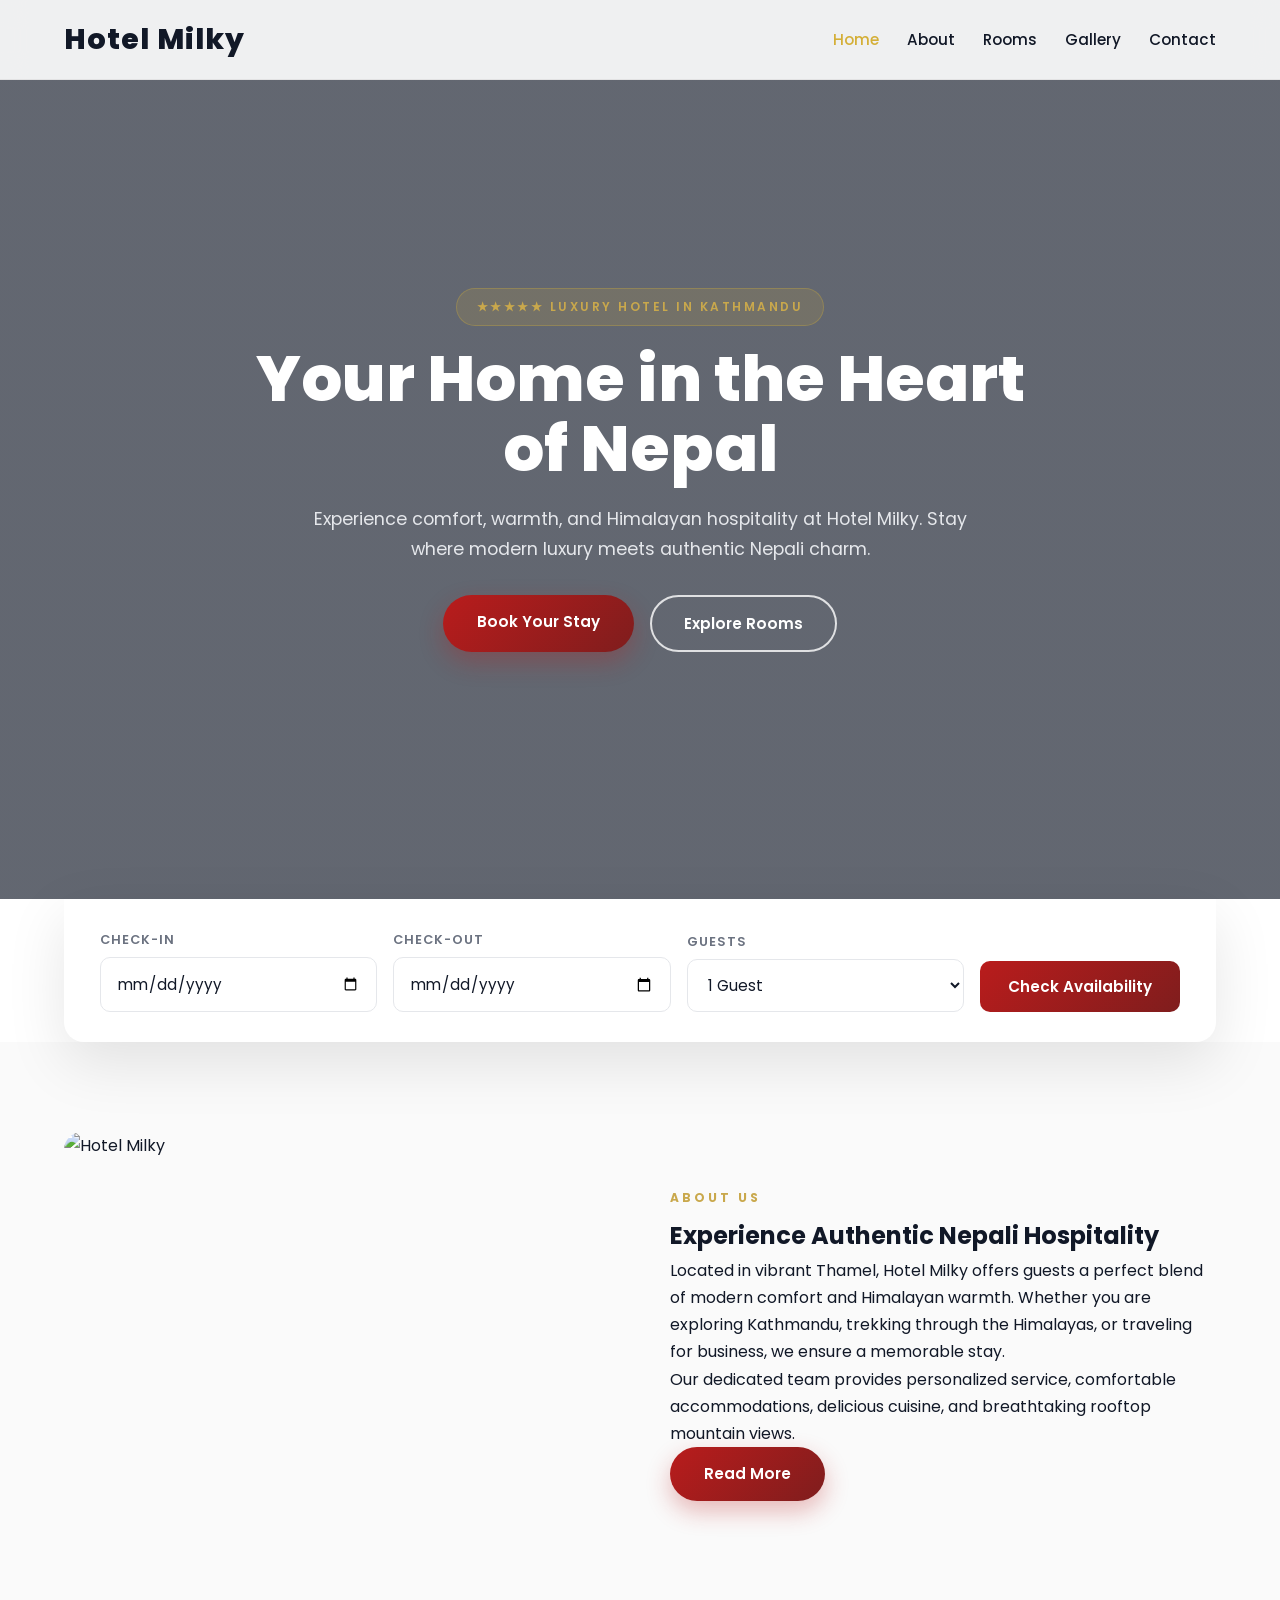
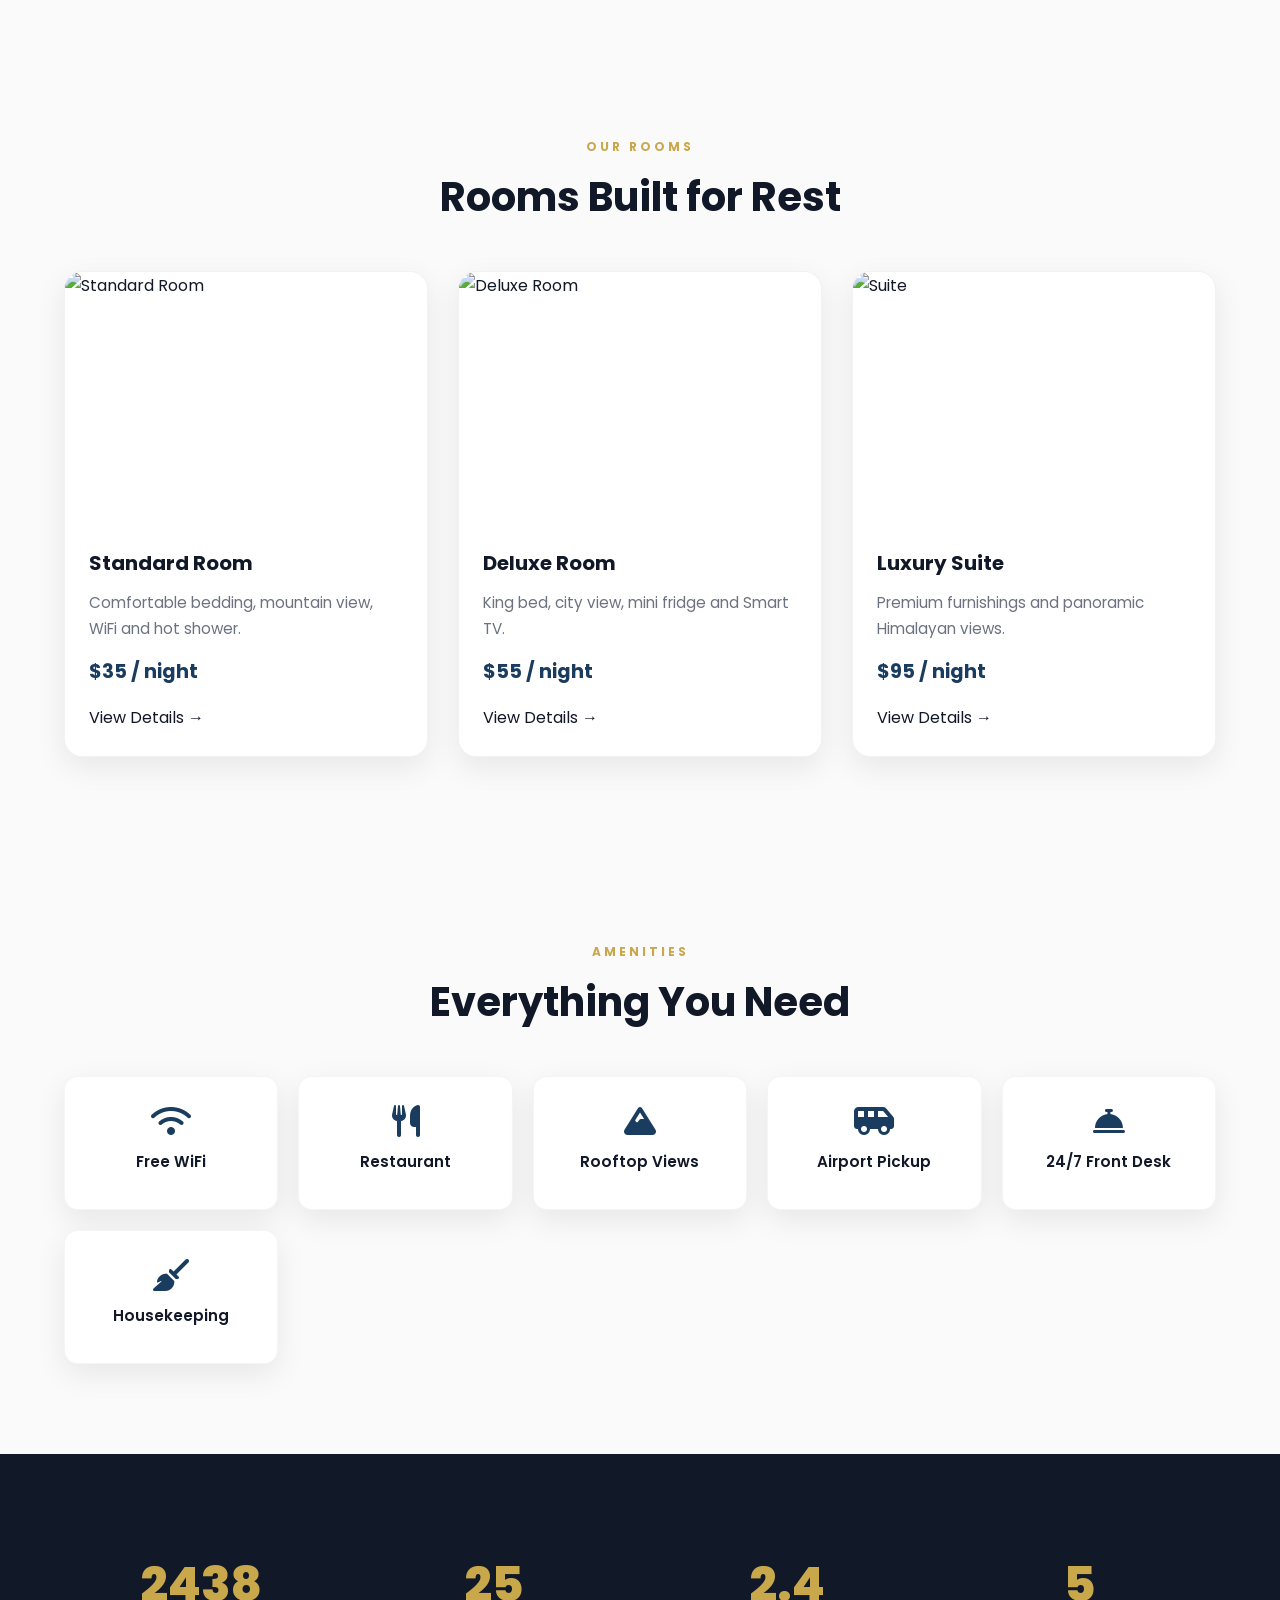
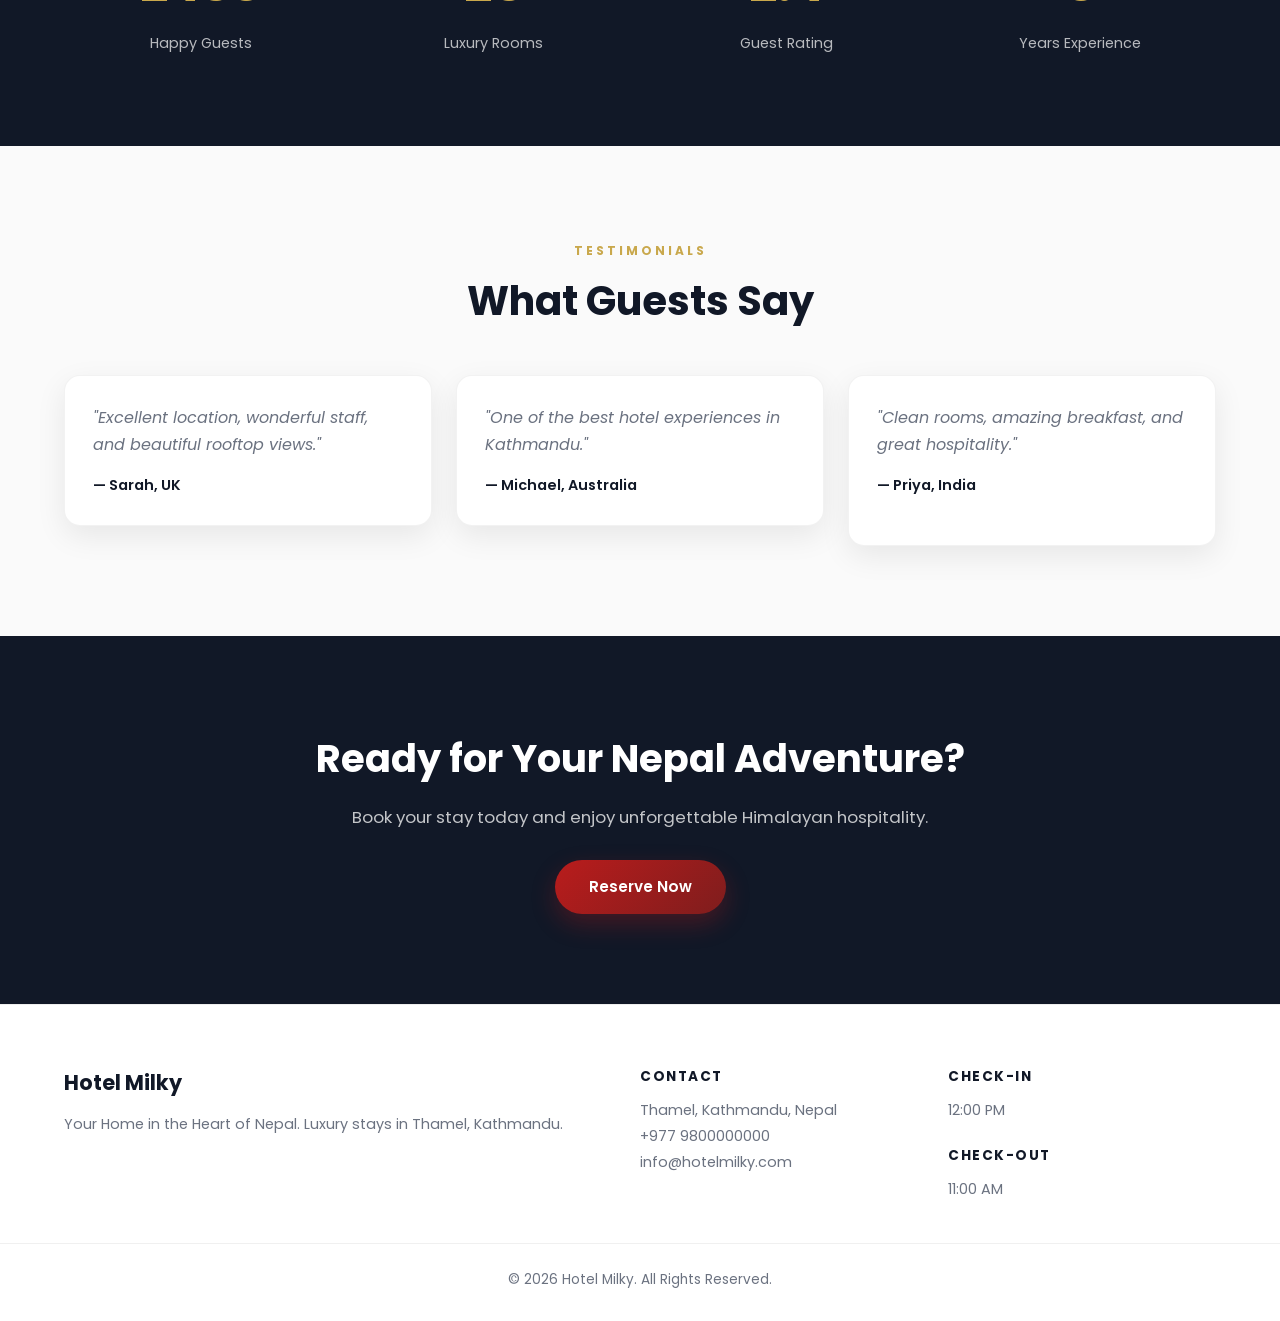
==== index.html @ fa7a70d8 "Main" ====
<!doctype html>
<html lang="en">
  <head>
    <meta charset="UTF-8" />
    <meta name="viewport" content="width=device-width, initial-scale=1.0" />

    <title>Hotel Milky | Luxury Hotel in Thamel Kathmandu</title>

    <meta
      name="description"
      content="Experience luxury, comfort, and Himalayan hospitality at Hotel Milky in Thamel, Kathmandu. Premium rooms, rooftop views, restaurant, and airport pickup."
    />

    <meta
      name="keywords"
      content="Hotel Kathmandu, Hotel Thamel, Nepal Hotel, Luxury Hotel Nepal, Hotel Milky"
    />

    <link rel="preconnect" href="https://fonts.googleapis.com" />
    <link rel="preconnect" href="https://fonts.gstatic.com" crossorigin />

    <link
      href="https://fonts.googleapis.com/css2?family=Poppins:wght@300;400;500;600;700;800&display=swap"
      rel="stylesheet"
    />

    <link rel="stylesheet" href="assets/style.css" />

    <link
      rel="stylesheet"
      href="https://cdnjs.cloudflare.com/ajax/libs/font-awesome/6.5.1/css/all.min.css"
    />
  </head>

  <body>
    <!-- ================= NAVBAR ================= -->

    <header>
      <nav class="navbar">
        <a href="index.html" class="logo"> Hotel Milky </a>

        <ul class="nav-menu">
          <li><a href="index.html">Home</a></li>
          <li><a href="about.html">About</a></li>
          <li><a href="rooms.html">Rooms</a></li>
          <li><a href="gallery.html">Gallery</a></li>
          <li><a href="contact.html">Contact</a></li>
        </ul>

        <div class="menu-btn">
          <i class="fas fa-bars"></i>
        </div>
      </nav>
    </header>

    <!-- ================= HERO ================= -->

    <section class="hero">
      <div class="hero-overlay">
        <div class="hero-content">
          <span class="tagline"> ★★★★★ Luxury Hotel in Kathmandu </span>

          <h1>Your Home in the Heart of Nepal</h1>

          <p>
            Experience comfort, warmth, and Himalayan hospitality at Hotel
            Milky. Stay where modern luxury meets authentic Nepali charm.
          </p>

          <div class="hero-buttons">
            <a href="#booking" class="btn-primary"> Book Your Stay </a>

            <a href="rooms.html" class="btn-secondary"> Explore Rooms </a>
          </div>
        </div>
      </div>
    </section>

    <!-- ================= BOOKING ================= -->

    <section id="booking" class="booking-section">
      <div class="container">
        <form class="booking-form">
          <div class="form-group">
            <label>Check-In</label>
            <input type="date" required />
          </div>
          <div class="form-group">
            <label>Check-Out</label>
            <input type="date" required />
          </div>
          <div class="form-group">
            <label>Guests</label>
            <select>
              <option>1 Guest</option>
              <option>2 Guests</option>
              <option>3 Guests</option>
              <option>4 Guests</option>
              <option>5+ Guests</option>
            </select>
          </div>
          <button type="submit">Check Availability</button>
        </form>
      </div>
    </section>

    <!-- ================= ABOUT ================= -->

    <section class="about-preview">
      <div class="container grid-2">
        <div>
          <img
            src="https://images.unsplash.com/photo-1566073771259-6a8506099945?auto=format&fit=crop&w=900&q=80"
            alt="Hotel Milky"
            loading="lazy"
          />
        </div>

        <div>
          <span class="section-tag"> ABOUT US </span>

          <h2>Experience Authentic Nepali Hospitality</h2>

          <p>
            Located in vibrant Thamel, Hotel Milky offers guests a perfect blend
            of modern comfort and Himalayan warmth. Whether you are exploring
            Kathmandu, trekking through the Himalayas, or traveling for
            business, we ensure a memorable stay.
          </p>

          <p>
            Our dedicated team provides personalized service, comfortable
            accommodations, delicious cuisine, and breathtaking rooftop mountain
            views.
          </p>

          <a href="about.html" class="btn-primary"> Read More </a>
        </div>
      </div>
    </section>

    <!-- ================= ROOMS ================= -->

    <section class="featured-rooms">
      <div class="container">
        <div class="section-title">
          <span>OUR ROOMS</span>

          <h2>Rooms Built for Rest</h2>
        </div>

        <div class="room-grid">
          <div class="room-card">
            <img
              src="https://images.unsplash.com/photo-1590490360182-c33d57733427?auto=format&fit=crop&w=900&q=80"
              alt="Standard Room"
            />

            <div class="room-content">
              <h3>Standard Room</h3>

              <p>Comfortable bedding, mountain view, WiFi and hot shower.</p>

              <div class="price">$35 / night</div>

              <a href="rooms.html"> View Details → </a>
            </div>
          </div>

          <div class="room-card">
            <img
              src="https://images.unsplash.com/photo-1582719478250-c89cae4dc85b?auto=format&fit=crop&w=900&q=80"
              alt="Deluxe Room"
            />

            <div class="room-content">
              <h3>Deluxe Room</h3>

              <p>King bed, city view, mini fridge and Smart TV.</p>

              <div class="price">$55 / night</div>

              <a href="rooms.html"> View Details → </a>
            </div>
          </div>

          <div class="room-card">
            <img
              src="https://images.unsplash.com/photo-1542314831-068cd1dbfeeb?auto=format&fit=crop&w=900&q=80"
              alt="Suite"
            />

            <div class="room-content">
              <h3>Luxury Suite</h3>

              <p>Premium furnishings and panoramic Himalayan views.</p>

              <div class="price">$95 / night</div>

              <a href="rooms.html"> View Details → </a>
            </div>
          </div>
        </div>
      </div>
    </section>

    <!-- ================= AMENITIES ================= -->

    <section class="amenities-preview">
      <div class="container">
        <div class="section-title">
          <span>AMENITIES</span>

          <h2>Everything You Need</h2>
        </div>

        <div class="amenities-grid">
          <div>
            <i class="fas fa-wifi"></i>
            <h4>Free WiFi</h4>
          </div>

          <div>
            <i class="fas fa-utensils"></i>
            <h4>Restaurant</h4>
          </div>

          <div>
            <i class="fas fa-mountain"></i>
            <h4>Rooftop Views</h4>
          </div>

          <div>
            <i class="fas fa-shuttle-van"></i>
            <h4>Airport Pickup</h4>
          </div>

          <div>
            <i class="fas fa-concierge-bell"></i>
            <h4>24/7 Front Desk</h4>
          </div>

          <div>
            <i class="fas fa-broom"></i>
            <h4>Housekeeping</h4>
          </div>
        </div>
      </div>
    </section>

    <!-- ================= STATS ================= -->

    <section class="stats">
      <div class="container stats-grid">
        <div>
          <h2 class="counter">5000+</h2>
          <p>Happy Guests</p>
        </div>

        <div>
          <h2 class="counter">50+</h2>
          <p>Luxury Rooms</p>
        </div>

        <div>
          <h2 class="counter">4.9</h2>
          <p>Guest Rating</p>
        </div>

        <div>
          <h2 class="counter">10+</h2>
          <p>Years Experience</p>
        </div>
      </div>
    </section>

    <!-- ================= TESTIMONIALS ================= -->

    <section class="testimonials">
      <div class="container">
        <div class="section-title">
          <span>TESTIMONIALS</span>

          <h2>What Guests Say</h2>
        </div>

        <div class="testimonial-grid">
          <div class="testimonial">
            <p>
              "Excellent location, wonderful staff, and beautiful rooftop
              views."
            </p>

            <h4>— Sarah, UK</h4>
          </div>

          <div class="testimonial">
            <p>"One of the best hotel experiences in Kathmandu."</p>

            <h4>— Michael, Australia</h4>
          </div>

          <div class="testimonial">
            <p>"Clean rooms, amazing breakfast, and great hospitality."</p>

            <h4>— Priya, India</h4>
          </div>
        </div>
      </div>
    </section>

    <!-- ================= CTA ================= -->

    <section class="cta">
      <div class="container">
        <h2>Ready for Your Nepal Adventure?</h2>

        <p>
          Book your stay today and enjoy unforgettable Himalayan hospitality.
        </p>

        <a href="contact.html" class="btn-primary"> Reserve Now </a>
      </div>
    </section>

    <!-- ================= FOOTER ================= -->

    <footer>
      <div class="container footer-grid">
        <div>
          <h3>Hotel Milky</h3>

          <p>
            Your Home in the Heart of Nepal. Luxury stays in Thamel, Kathmandu.
          </p>
        </div>

        <div>
          <h4>Contact</h4>

          <p>Thamel, Kathmandu, Nepal</p>
          <p>+977 9800000000</p>
          <p>info@hotelmilky.com</p>
        </div>

        <div>
          <h4>Check-In</h4>

          <p>12:00 PM</p>

          <h4>Check-Out</h4>

          <p>11:00 AM</p>
        </div>
      </div>

      <div class="copyright">© 2026 Hotel Milky. All Rights Reserved.</div>
    </footer>

    <button id="backToTop">
      <i class="fas fa-arrow-up"></i>
    </button>

    <script src="assets/main.js"></script>
  </body>
</html>
---- assets/style.css ----
/* =========================================
   HOTEL MILKY - LUXURY MODERN THEME
   Palette: Charcoal + Burgundy + Warm White + Gold Accent
========================================= */

/* ================= ROOT ================= */

:root {
  --primary: #111827;
  --secondary: #1a3c5e;
  --accent: #c9a84c;
  --bg: #fafafa;
  --card: #ffffff;
  --text: #111827;
  --muted: #6b7280;
  --shadow: 0 10px 30px rgba(0, 0, 0, 0.08);
  --shadow-hover: 0 18px 50px rgba(0, 0, 0, 0.14);
  --radius: 18px;
  --transition: 0.35s ease;
  --container: 1200px;
}

/* ================= RESET ================= */

*,
*::before,
*::after {
  margin: 0;
  padding: 0;
  box-sizing: border-box;
}

html {
  scroll-behavior: smooth;
}

body {
  font-family: "Poppins", sans-serif;
  background: var(--bg);
  color: var(--text);
  line-height: 1.7;
  overflow-x: hidden;
}

img {
  max-width: 100%;
  display: block;
}

a {
  text-decoration: none;
  color: inherit;
}

ul {
  list-style: none;
}

.container {
  width: 90%;
  max-width: var(--container);
  margin: 0 auto;
}

/* ================= NAVBAR ================= */

.navbar {
  position: fixed;
  top: 0;
  left: 0;
  width: 100%;
  height: 80px;
  display: flex;
  justify-content: space-between;
  align-items: center;
  padding: 0 5%;
  background: rgba(255, 255, 255, 0.9);
  backdrop-filter: blur(12px);
  -webkit-backdrop-filter: blur(12px);
  border-bottom: 1px solid rgba(0, 0, 0, 0.06);
  z-index: 1000;
  transition:
    background 0.3s ease,
    box-shadow 0.3s ease;
}

.navbar.scrolled {
  background: rgba(255, 255, 255, 0.98);
  box-shadow: 0 4px 20px rgba(0, 0, 0, 0.08);
}

.logo {
  font-size: 1.8rem;
  font-weight: 800;
  color: var(--primary);
  letter-spacing: 1px;
  flex-shrink: 0;
}

.nav-menu {
  display: flex;
  gap: 28px;
  align-items: center;
}

.nav-menu a {
  font-weight: 500;
  font-size: 0.95rem;
  color: var(--primary);
  position: relative;
  transition: color var(--transition);
}

.nav-menu a:hover {
  color: var(--secondary);
}

.nav-menu a::after {
  content: "";
  position: absolute;
  left: 0;
  bottom: -5px;
  width: 0;
  height: 2px;
  background: var(--secondary);
  transition: width 0.3s ease;
}

.nav-menu a:hover::after {
  width: 100%;
}

/* Mobile hamburger button */
.menu-btn {
  display: none;
  background: none;
  border: none;
  cursor: pointer;
  font-size: 1.4rem;
  color: var(--primary);
  padding: 6px;
  line-height: 1;
  z-index: 1100;
}

/* ================= HERO ================= */

.hero {
  min-height: 100vh;
  display: flex;
  align-items: center;
  justify-content: center;
  text-align: center;
  color: white;
  background:
    linear-gradient(rgba(17, 24, 39, 0.65), rgba(17, 24, 39, 0.65)),
    url("https://images.unsplash.com/photo-1542314831-068cd1dbfeeb?auto=format&fit=crop&w=2000&q=80");
  background-size: cover;
  background-position: center;
  background-attachment: fixed;
  padding: 100px 20px 60px;
  position: relative;
}

/* Used on index.html hero */
.hero-overlay {
  display: flex;
  align-items: center;
  justify-content: center;
  width: 100%;
}

.hero-content {
  max-width: 800px;
  margin: 0 auto;
}

.hero h1 {
  font-size: 4rem;
  font-weight: 800;
  line-height: 1.1;
  margin-bottom: 20px;
}

.hero p {
  max-width: 680px;
  margin: 0 auto 30px;
  color: #e5e7eb;
  font-size: 1.1rem;
}

.hero-buttons {
  display: flex;
  gap: 16px;
  justify-content: center;
  flex-wrap: wrap;
  margin-top: 10px;
}

.tagline {
  display: inline-block;
  background: rgba(212, 175, 55, 0.15);
  color: var(--accent);
  border: 1px solid rgba(212, 175, 55, 0.3);
  padding: 8px 20px;
  border-radius: 50px;
  font-size: 12px;
  letter-spacing: 2.5px;
  font-weight: 600;
  text-transform: uppercase;
  margin-bottom: 18px;
}

/* ================= BUTTONS ================= */

.btn-primary {
  display: inline-block;
  background: linear-gradient(135deg, #b91c1c, #7f1d1d);
  color: white;
  padding: 14px 34px;
  border-radius: 50px;
  font-weight: 600;
  font-size: 0.95rem;
  transition:
    transform var(--transition),
    box-shadow var(--transition);
  box-shadow: 0 10px 25px rgba(185, 28, 28, 0.3);
  border: none;
  cursor: pointer;
  font-family: inherit;
}

.btn-primary:hover {
  transform: translateY(-4px);
  box-shadow: 0 18px 40px rgba(185, 28, 28, 0.4);
  color: white;
}

.btn-secondary {
  display: inline-block;
  border: 2px solid rgba(255, 255, 255, 0.8);
  color: white;
  padding: 14px 32px;
  border-radius: 50px;
  font-weight: 600;
  font-size: 0.95rem;
  transition:
    background var(--transition),
    border-color var(--transition);
  cursor: pointer;
  font-family: inherit;
}

.btn-secondary:hover {
  background: rgba(255, 255, 255, 0.15);
  border-color: white;
}

/* ================= BOOKING SECTION ================= */

.booking-section {
  background: white;
  padding: 0;
  position: relative;
  z-index: 10;
  margin-top: -1px;
}

.booking-form {
  display: grid;
  grid-template-columns: 1fr 1fr 1fr auto;
  gap: 16px;
  align-items: end;
  background: white;
  padding: 30px 36px;
  border-radius: 0 0 20px 20px;
  box-shadow: 0 20px 60px rgba(0, 0, 0, 0.1);
}

.form-group {
  display: flex;
  flex-direction: column;
  gap: 6px;
}

.form-group label {
  font-size: 0.8rem;
  font-weight: 600;
  text-transform: uppercase;
  letter-spacing: 1px;
  color: var(--muted);
}

.booking-form button {
  background: linear-gradient(135deg, #b91c1c, #7f1d1d);
  color: white;
  border: none;
  padding: 14px 28px;
  border-radius: 10px;
  font-weight: 600;
  font-family: inherit;
  cursor: pointer;
  transition:
    transform var(--transition),
    box-shadow var(--transition);
  white-space: nowrap;
  font-size: 0.95rem;
}

.booking-form button:hover {
  transform: translateY(-2px);
  box-shadow: 0 10px 25px rgba(185, 28, 28, 0.35);
}

/* ================= SECTIONS ================= */

section {
  padding: 90px 0;
}

.section-title {
  text-align: center;
  margin-bottom: 50px;
}

.section-title span,
.section-tag {
  display: inline-block;
  color: var(--accent);
  font-weight: 700;
  letter-spacing: 3px;
  font-size: 12px;
  text-transform: uppercase;
  margin-bottom: 8px;
}

.section-title h2 {
  font-size: 2.5rem;
  font-weight: 700;
  margin-top: 8px;
  line-height: 1.2;
}

/* ================= GRID LAYOUTS ================= */

.grid-2 {
  display: grid;
  grid-template-columns: 1fr 1fr;
  gap: 60px;
  align-items: center;
}

.grid-2 img {
  width: 100%;
  height: 420px;
  object-fit: cover;
  border-radius: var(--radius);
}

/* ================= ROOM CARDS ================= */

.room-grid {
  display: grid;
  grid-template-columns: repeat(auto-fit, minmax(300px, 1fr));
  gap: 30px;
}

.room-card {
  background: var(--card);
  border-radius: var(--radius);
  overflow: hidden;
  box-shadow: var(--shadow);
  transition:
    transform var(--transition),
    box-shadow var(--transition);
  border: 1px solid rgba(0, 0, 0, 0.05);
}

.room-card:hover {
  transform: translateY(-10px);
  box-shadow: var(--shadow-hover);
}

.room-card img {
  height: 250px;
  width: 100%;
  object-fit: cover;
  border-radius: 0;
  transition: transform 0.5s ease;
}

.room-card:hover img {
  transform: scale(1.05);
}

.room-content {
  padding: 24px;
}

.room-content h3 {
  font-size: 1.25rem;
  font-weight: 700;
  margin-bottom: 10px;
}

.room-content p {
  color: var(--muted);
  font-size: 0.95rem;
  margin-bottom: 14px;
}

.room-content ul {
  margin-bottom: 18px;
}

.room-content ul li {
  font-size: 0.9rem;
  color: var(--muted);
  padding: 3px 0;
}

.price {
  color: var(--secondary);
  font-weight: 700;
  font-size: 1.2rem;
  margin-bottom: 16px;
}

/* ================= AMENITIES ================= */

.amenities-grid {
  display: grid;
  grid-template-columns: repeat(auto-fit, minmax(180px, 1fr));
  gap: 20px;
}

.amenities-grid > div {
  background: var(--card);
  padding: 28px 20px;
  border-radius: 14px;
  text-align: center;
  box-shadow: var(--shadow);
  transition:
    transform var(--transition),
    box-shadow var(--transition);
  border: 1px solid rgba(0, 0, 0, 0.04);
}

.amenities-grid > div:hover {
  transform: translateY(-6px);
  box-shadow: var(--shadow-hover);
}

.amenities-grid i {
  font-size: 2rem;
  color: var(--secondary);
  margin-bottom: 12px;
  display: block;
}

.amenities-grid h4 {
  font-size: 0.95rem;
  font-weight: 600;
  margin-bottom: 6px;
}

.amenities-grid p {
  font-size: 0.85rem;
  color: var(--muted);
}

/* ================= STATS ================= */

.stats {
  background: var(--primary);
  color: white;
  text-align: center;
  padding: 90px 0;
}

.stats-grid {
  display: grid;
  grid-template-columns: repeat(4, 1fr);
  gap: 20px;
}

.stats-grid h2 {
  font-size: 3rem;
  font-weight: 800;
  color: var(--accent);
}

.stats-grid p {
  font-size: 0.9rem;
  color: rgba(255, 255, 255, 0.7);
  margin-top: 6px;
}

/* ================= CTA ================= */

.cta {
  background: var(--primary);
  color: white;
  text-align: center;
  padding: 90px 20px;
}

.cta h2 {
  font-size: 2.4rem;
  font-weight: 700;
  margin-bottom: 12px;
}

.cta p {
  color: rgba(255, 255, 255, 0.75);
  font-size: 1.05rem;
  margin-bottom: 28px;
  max-width: 600px;
  margin-left: auto;
  margin-right: auto;
}

.cta h3 {
  font-size: 1.8rem;
  color: var(--accent);
  margin-top: 10px;
}

/* ================= TESTIMONIALS ================= */

.testimonial-grid {
  display: grid;
  grid-template-columns: repeat(auto-fit, minmax(280px, 1fr));
  gap: 24px;
}

.testimonial {
  background: white;
  padding: 28px;
  border-radius: 16px;
  box-shadow: var(--shadow);
  border: 1px solid rgba(0, 0, 0, 0.05);
  margin-bottom: 20px;
}

.testimonial:last-child {
  margin-bottom: 0;
}

.testimonial p {
  color: var(--muted);
  font-style: italic;
  margin-bottom: 14px;
  line-height: 1.7;
}

.testimonial h4 {
  font-size: 0.9rem;
  font-weight: 600;
  color: var(--primary);
}

/* ================= FOOTER ================= */

footer {
  background: white;
  padding: 60px 0 30px;
  border-top: 1px solid #eee;
  color: var(--muted);
}

.footer-grid {
  display: grid;
  grid-template-columns: 2fr 1fr 1fr;
  gap: 40px;
  text-align: left;
  margin-bottom: 40px;
}

.footer-grid h3 {
  font-size: 1.3rem;
  font-weight: 700;
  color: var(--primary);
  margin-bottom: 12px;
}

.footer-grid h4 {
  font-size: 0.85rem;
  font-weight: 700;
  text-transform: uppercase;
  letter-spacing: 1.5px;
  color: var(--primary);
  margin-bottom: 10px;
  margin-top: 20px;
}

.footer-grid h4:first-child {
  margin-top: 0;
}

.footer-grid p {
  font-size: 0.9rem;
  line-height: 1.8;
  color: var(--muted);
}

.copyright {
  text-align: center;
  font-size: 0.85rem;
  color: var(--muted);
  border-top: 1px solid #f0f0f0;
  padding-top: 24px;
}

/* ================= CONTACT PAGE ================= */

.contact-grid {
  display: grid;
  grid-template-columns: 1fr 1fr;
  gap: 40px;
}

.contact-card {
  background: white;
  padding: 30px;
  border-radius: var(--radius);
  box-shadow: var(--shadow);
  border: 1px solid rgba(0, 0, 0, 0.05);
}

/* ================= FORMS ================= */

input,
select,
textarea {
  padding: 14px 16px;
  border: 1px solid #e5e7eb;
  border-radius: 10px;
  outline: none;
  font-family: inherit;
  font-size: 0.95rem;
  transition:
    border-color 0.2s ease,
    box-shadow 0.2s ease;
  background: white;
  color: var(--text);
  width: 100%;
}

input:focus,
select:focus,
textarea:focus {
  border-color: var(--secondary);
  box-shadow: 0 0 0 3px rgba(185, 28, 28, 0.12);
}

/* Contact form */
#contactForm {
  display: flex;
  flex-direction: column;
  gap: 14px;
}

#contactForm button {
  background: linear-gradient(135deg, #b91c1c, #7f1d1d);
  color: white;
  border: none;
  padding: 14px 28px;
  border-radius: 10px;
  font-weight: 600;
  font-family: inherit;
  font-size: 0.95rem;
  cursor: pointer;
  transition:
    transform var(--transition),
    box-shadow var(--transition);
}

#contactForm button:hover {
  transform: translateY(-2px);
  box-shadow: 0 10px 25px rgba(185, 28, 28, 0.35);
}

/* Newsletter form */
.newsletter-form {
  display: grid;
  grid-template-columns: 3fr 1fr;
  gap: 12px;
  max-width: 700px;
  margin: 0 auto;
}

.newsletter-form button {
  background: linear-gradient(135deg, #b91c1c, #7f1d1d);
  color: white;
  border: none;
  padding: 14px 20px;
  border-radius: 10px;
  font-weight: 600;
  font-family: inherit;
  cursor: pointer;
  transition:
    transform var(--transition),
    box-shadow var(--transition);
  white-space: nowrap;
}

.newsletter-form button:hover {
  transform: translateY(-2px);
  box-shadow: 0 10px 25px rgba(185, 28, 28, 0.35);
}

/* ================= MAP ================= */

iframe {
  border: 0 !important;
  border-radius: 16px;
  box-shadow: var(--shadow);
  display: block;
}

/* ================= TABLE ================= */

table {
  width: 100%;
  border-collapse: collapse;
  background: white;
  box-shadow: var(--shadow);
  border-radius: 12px;
  overflow: hidden;
}

table tr:nth-child(even) {
  background: #fafafa;
}

table td,
table th {
  padding: 15px 20px;
  text-align: center;
  border-bottom: 1px solid #f0f0f0;
  font-size: 0.95rem;
}

table td:first-child,
table th:first-child {
  text-align: left;
  font-weight: 500;
}

/* ================= GALLERY ================= */

.gallery-grid {
  display: grid;
  grid-template-columns: repeat(auto-fill, minmax(320px, 1fr));
  gap: 16px;
}

.gallery-item {
  width: 100%;
  height: 260px;
  object-fit: cover;
  border-radius: 14px;
  cursor: pointer;
  transition:
    transform 0.35s ease,
    box-shadow 0.35s ease,
    filter 0.35s ease;
  display: block;
}

.gallery-item:hover {
  transform: scale(1.03);
  box-shadow: 0 20px 50px rgba(0, 0, 0, 0.18);
  filter: brightness(1.05);
}

/* ================= LIGHTBOX ================= */

.lightbox {
  display: none;
  position: fixed;
  inset: 0;
  background: rgba(0, 0, 0, 0.92);
  z-index: 9999;
  align-items: center;
  justify-content: center;
  padding: 20px;
}

.lightbox img {
  max-width: 90vw;
  max-height: 85vh;
  object-fit: contain;
  border-radius: 10px;
  box-shadow: 0 30px 80px rgba(0, 0, 0, 0.6);
}

.close-lightbox {
  position: fixed;
  top: 20px;
  right: 28px;
  font-size: 2.5rem;
  color: white;
  cursor: pointer;
  line-height: 1;
  opacity: 0.8;
  transition: opacity 0.2s ease;
  z-index: 10000;
  background: none;
  border: none;
  font-family: inherit;
}

.close-lightbox:hover {
  opacity: 1;
}

.lightbox-nav {
  position: fixed;
  top: 50%;
  transform: translateY(-50%);
  background: rgba(255, 255, 255, 0.15);
  border: 1px solid rgba(255, 255, 255, 0.2);
  color: white;
  font-size: 1.6rem;
  width: 52px;
  height: 52px;
  border-radius: 50%;
  cursor: pointer;
  display: flex;
  align-items: center;
  justify-content: center;
  transition: background 0.2s ease;
  z-index: 10000;
  backdrop-filter: blur(4px);
}

.lightbox-nav:hover {
  background: rgba(255, 255, 255, 0.3);
}

.lightbox-nav.prev {
  left: 20px;
}

.lightbox-nav.next {
  right: 20px;
}

/* ================= BACK TO TOP ================= */

#backToTop {
  display: none;
  position: fixed;
  bottom: 30px;
  right: 30px;
  width: 48px;
  height: 48px;
  background: linear-gradient(135deg, #b91c1c, #7f1d1d);
  color: white;
  border: none;
  border-radius: 50%;
  font-size: 1.1rem;
  cursor: pointer;
  box-shadow: 0 8px 24px rgba(185, 28, 28, 0.35);
  transition:
    transform var(--transition),
    box-shadow var(--transition);
  z-index: 999;
}

#backToTop:hover {
  transform: translateY(-4px);
  box-shadow: 0 14px 32px rgba(185, 28, 28, 0.45);
}

/* ================= SCROLL ANIMATIONS ================= */

.fade-up {
  opacity: 0;
  transform: translateY(30px);
  transition:
    opacity 0.6s ease,
    transform 0.6s ease;
}

.fade-up.show {
  opacity: 1;
  transform: translateY(0);
}

/* ================= RESPONSIVE ================= */

@media (max-width: 1024px) {
  .hero h1 {
    font-size: 3.2rem;
  }

  .booking-form {
    grid-template-columns: 1fr 1fr;
  }

  .grid-2 {
    gap: 40px;
  }

  .footer-grid {
    grid-template-columns: 1fr 1fr;
  }
}

@media (max-width: 768px) {
  .hero h1 {
    font-size: 2.4rem;
  }

  .hero {
    background-attachment: scroll;
  }

  /* Mobile nav */
  .nav-menu {
    display: none;
    position: fixed;
    top: 80px;
    left: 0;
    width: 100%;
    background: white;
    flex-direction: column;
    padding: 20px 0 30px;
    gap: 0;
    box-shadow: 0 10px 30px rgba(0, 0, 0, 0.1);
    border-top: 1px solid #eee;
  }

  .nav-menu.active {
    display: flex;
  }

  .nav-menu a {
    display: block;
    padding: 14px 5%;
    font-size: 1rem;
    border-bottom: 1px solid #f5f5f5;
  }

  .nav-menu a::after {
    display: none;
  }

  .menu-btn {
    display: block;
  }

  /* Booking form stacks */
  .booking-form {
    grid-template-columns: 1fr;
    padding: 24px 20px;
  }

  .grid-2 {
    grid-template-columns: 1fr;
    gap: 30px;
  }

  .grid-2 img {
    height: 280px;
  }

  .stats-grid {
    grid-template-columns: 1fr 1fr;
  }

  .contact-grid {
    grid-template-columns: 1fr;
  }

  .footer-grid {
    grid-template-columns: 1fr;
    gap: 30px;
  }

  .newsletter-form {
    grid-template-columns: 1fr;
  }

  .section-title h2 {
    font-size: 2rem;
  }

  .cta h2 {
    font-size: 1.9rem;
  }

  section {
    padding: 70px 0;
  }

  .gallery-grid {
    grid-template-columns: repeat(auto-fill, minmax(240px, 1fr));
  }

  .lightbox-nav.prev {
    left: 10px;
  }

  .lightbox-nav.next {
    right: 10px;
  }
}

@media (max-width: 480px) {
  .hero h1 {
    font-size: 2rem;
  }

  .stats-grid {
    grid-template-columns: 1fr;
  }

  .gallery-grid {
    grid-template-columns: 1fr;
  }

  .gallery-item {
    height: 220px;
  }

  .hero-buttons {
    flex-direction: column;
    align-items: center;
  }
}

/* ================= REDUCED MOTION ================= */

@media (prefers-reduced-motion: reduce) {
  *,
  *::before,
  *::after {
    animation-duration: 0.01ms !important;
    transition-duration: 0.01ms !important;
  }

  .hero {
    background-attachment: scroll;
  }
}
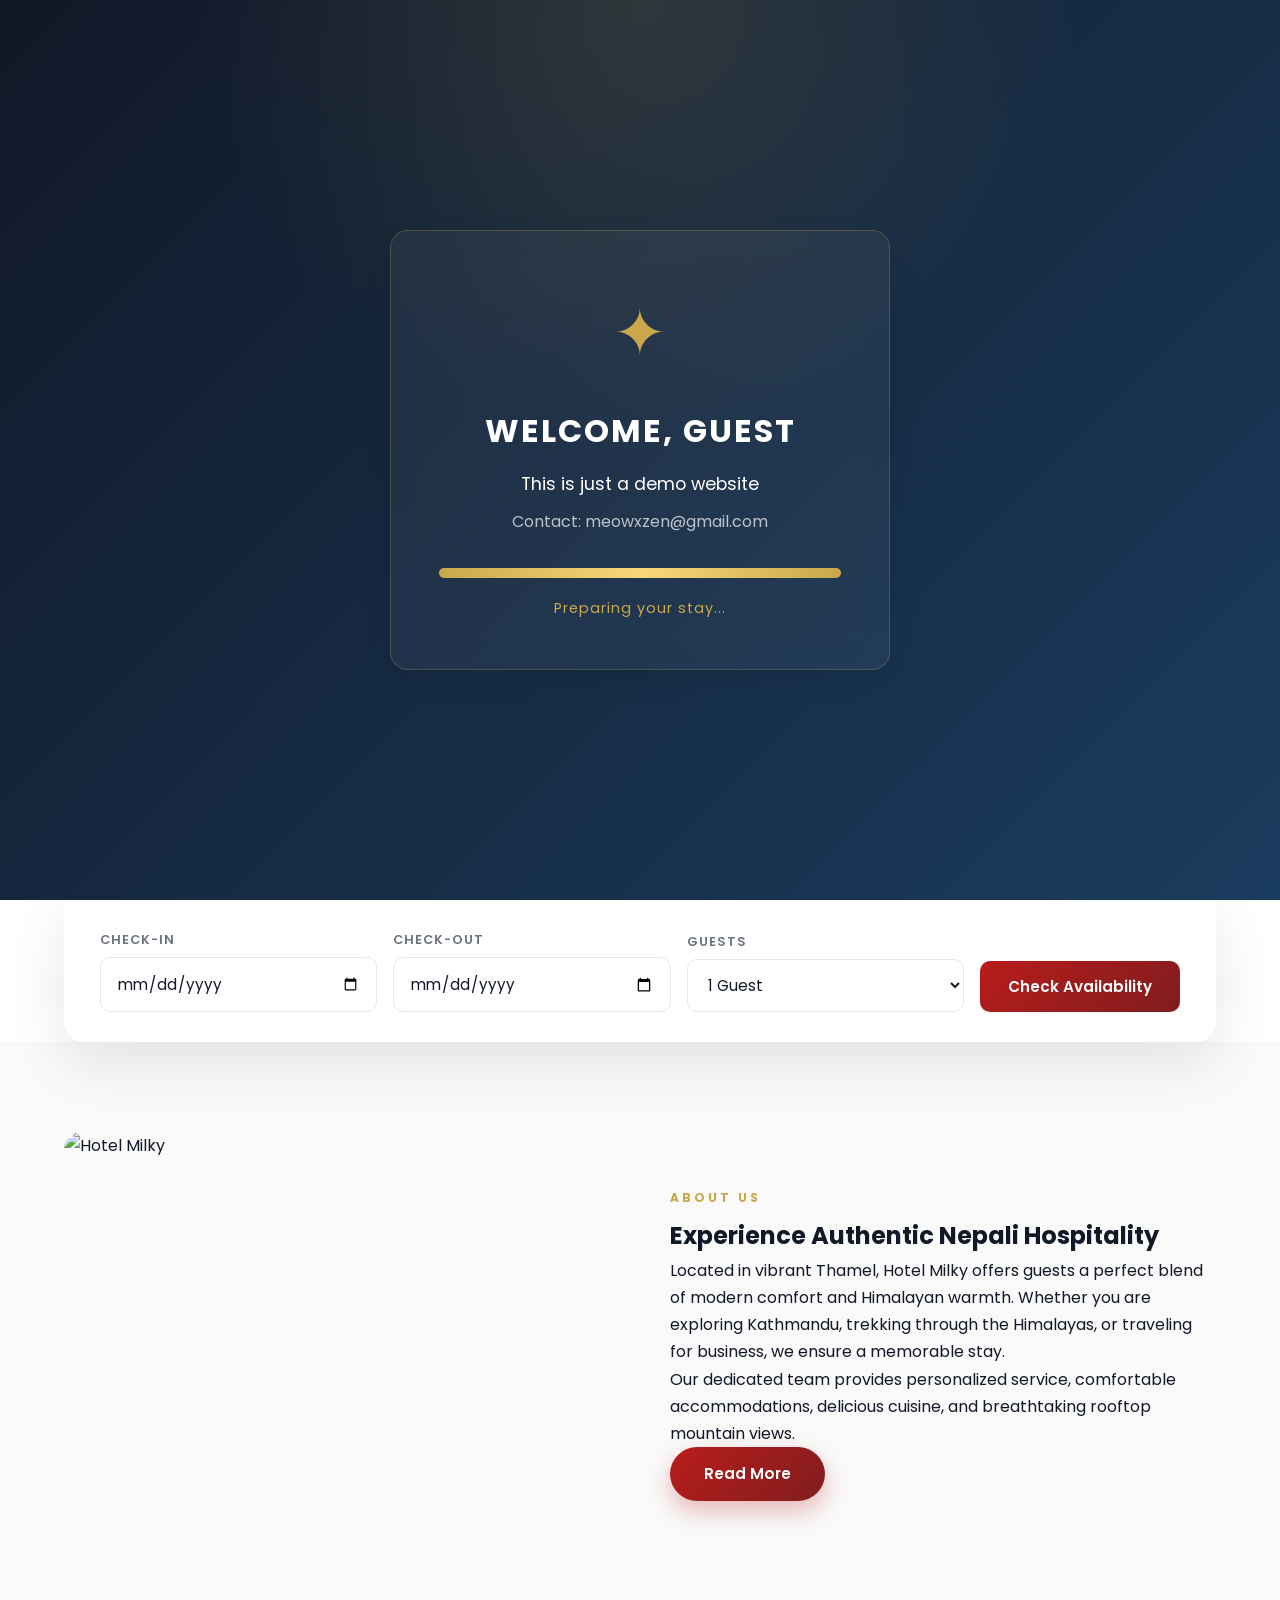
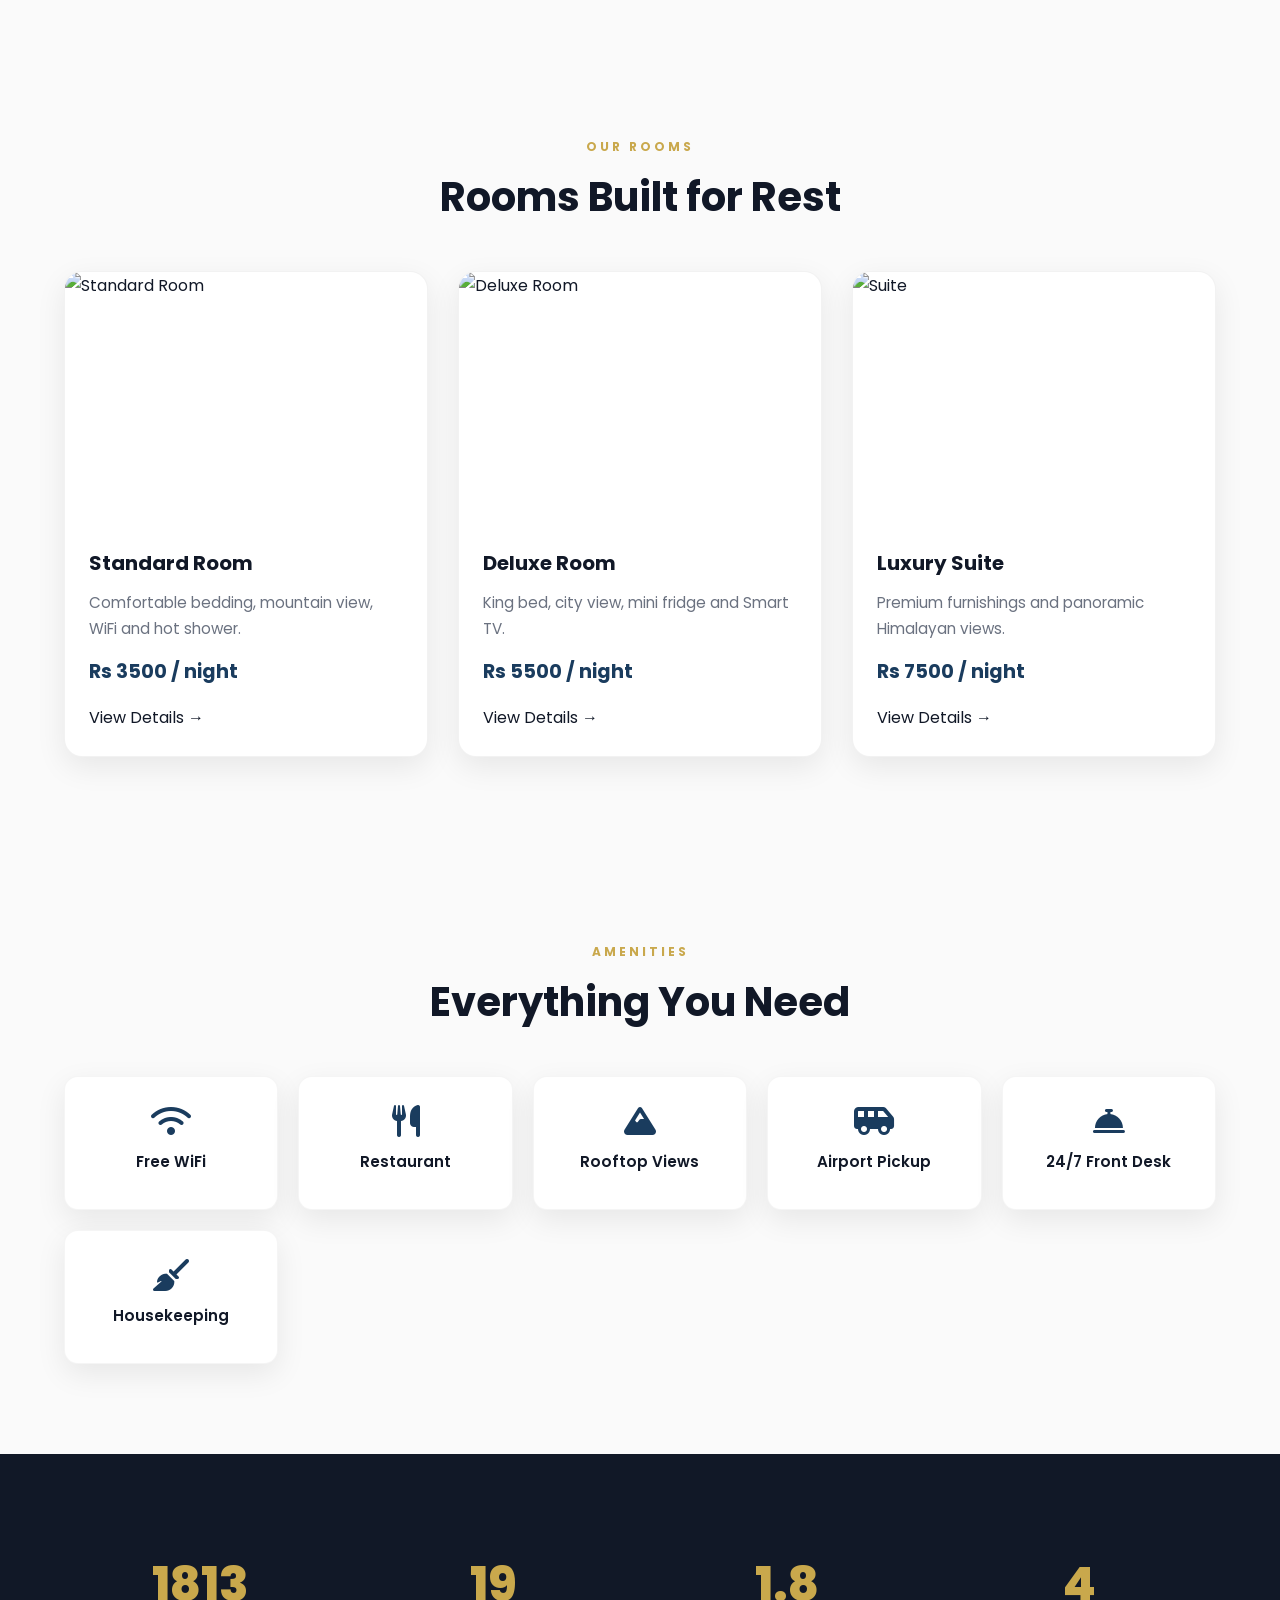
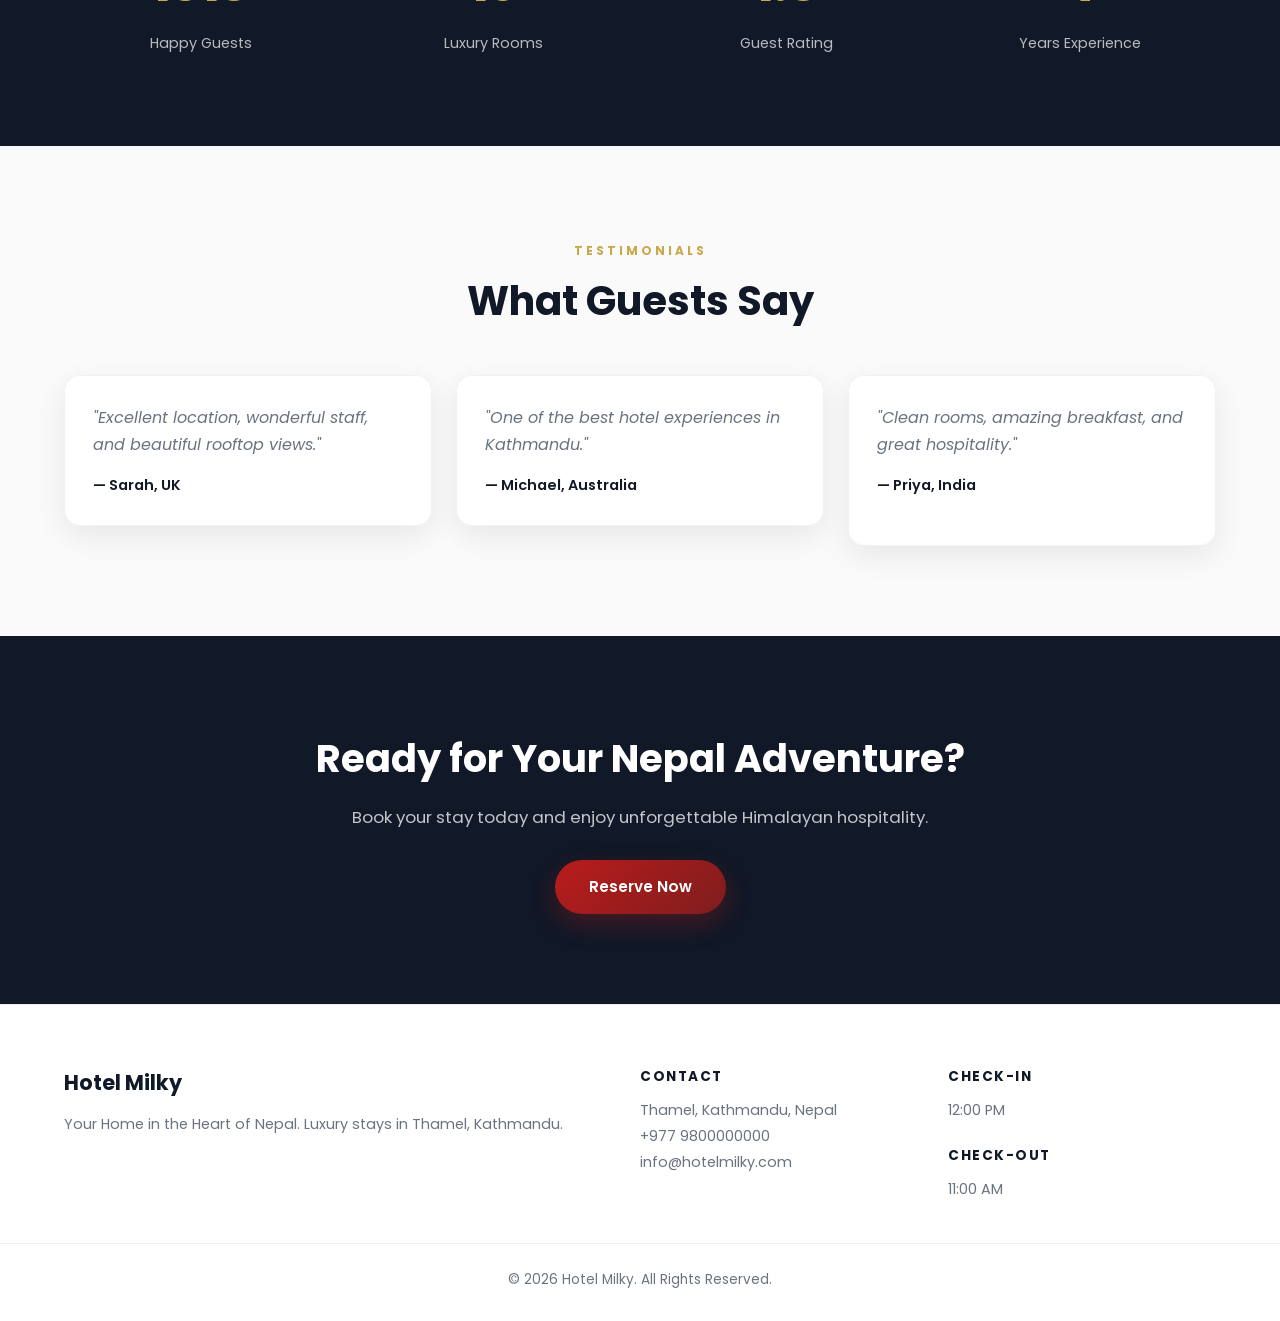
==== commit 6be58388: "Changes" ====
--- a/index.html
+++ b/index.html
@@ -30,9 +30,144 @@
       rel="stylesheet"
       href="https://cdnjs.cloudflare.com/ajax/libs/font-awesome/6.5.1/css/all.min.css"
     />
+
+    <style>
+      .loading-screen {
+        position: fixed;
+        inset: 0;
+        z-index: 99999;
+
+        display: flex;
+        align-items: center;
+        justify-content: center;
+
+        background:
+          radial-gradient(
+            circle at top,
+            rgba(201, 168, 76, 0.15),
+            transparent 40%
+          ),
+          linear-gradient(135deg, var(--primary), var(--secondary));
+
+        transition:
+          opacity 0.8s ease,
+          visibility 0.8s ease;
+      }
+
+      .loading-screen.hide {
+        opacity: 0;
+        visibility: hidden;
+      }
+
+      .loader-card {
+        text-align: center;
+        width: min(90%, 500px);
+        padding: 3rem;
+
+        background: rgba(255, 255, 255, 0.05);
+        backdrop-filter: blur(12px);
+
+        border: 1px solid rgba(201, 168, 76, 0.25);
+        border-radius: var(--radius);
+
+        box-shadow: var(--shadow);
+      }
+
+      .hotel-mark {
+        font-size: 4rem;
+        color: var(--accent);
+        margin-bottom: 1rem;
+
+        animation: pulse 2s infinite;
+      }
+
+      .loader-card h1 {
+        color: #fff;
+        margin-bottom: 0.75rem;
+        letter-spacing: 2px;
+        text-transform: uppercase;
+      }
+
+      .demo-text {
+        color: #fff;
+        font-size: 1.1rem;
+        margin-bottom: 0.5rem;
+      }
+
+      .contact-text {
+        color: rgba(255, 255, 255, 0.7);
+        margin-bottom: 2rem;
+      }
+
+      .key-loader {
+        height: 10px;
+        background: rgba(255, 255, 255, 0.1);
+        border-radius: 999px;
+        overflow: hidden;
+        margin-bottom: 1rem;
+      }
+
+      .key-fill {
+        height: 100%;
+        width: 0%;
+        background: linear-gradient(
+          90deg,
+          var(--accent),
+          #f7d878,
+          var(--accent)
+        );
+
+        animation: fillBar 3s linear forwards;
+      }
+
+      .loading-text {
+        color: var(--accent);
+        letter-spacing: 1px;
+        font-size: 0.9rem;
+      }
+
+      @keyframes fillBar {
+        from {
+          width: 0%;
+        }
+        to {
+          width: 100%;
+        }
+      }
+
+      @keyframes pulse {
+        0%,
+        100% {
+          transform: scale(1);
+          opacity: 1;
+        }
+        50% {
+          transform: scale(1.1);
+          opacity: 0.7;
+        }
+      }
+    </style>
   </head>
 
   <body>
+    <!-- Loader -->
+    <div class="loading-screen" id="loadingScreen">
+      <div class="loader-card">
+        <div class="hotel-mark">✦</div>
+
+        <h1>Welcome, Guest</h1>
+
+        <p class="demo-text">This is just a demo website</p>
+        <p class="contact-text">Contact: meowxzen@gmail.com</p>
+
+        <div class="key-loader">
+          <div class="key-fill"></div>
+        </div>
+
+        <span class="loading-text">Preparing your stay...</span>
+      </div>
+    </div>
+
     <!-- ================= NAVBAR ================= -->
 
     <header>
@@ -161,7 +296,7 @@
 
               <p>Comfortable bedding, mountain view, WiFi and hot shower.</p>
 
-              <div class="price">$35 / night</div>
+              <div class="price">Rs 3500 / night</div>
 
               <a href="rooms.html"> View Details → </a>
             </div>
@@ -178,7 +313,7 @@
 
               <p>King bed, city view, mini fridge and Smart TV.</p>
 
-              <div class="price">$55 / night</div>
+              <div class="price">Rs 5500 / night</div>
 
               <a href="rooms.html"> View Details → </a>
             </div>
@@ -195,7 +330,7 @@
 
               <p>Premium furnishings and panoramic Himalayan views.</p>
 
-              <div class="price">$95 / night</div>
+              <div class="price">Rs 7500 / night</div>
 
               <a href="rooms.html"> View Details → </a>
             </div>
@@ -360,6 +495,11 @@
     <button id="backToTop">
       <i class="fas fa-arrow-up"></i>
     </button>
+    <script>
+      setTimeout(() => {
+        document.getElementById("loadingScreen").classList.add("hide");
+      }, 3000);
+    </script>
 
     <script src="assets/main.js"></script>
   </body>
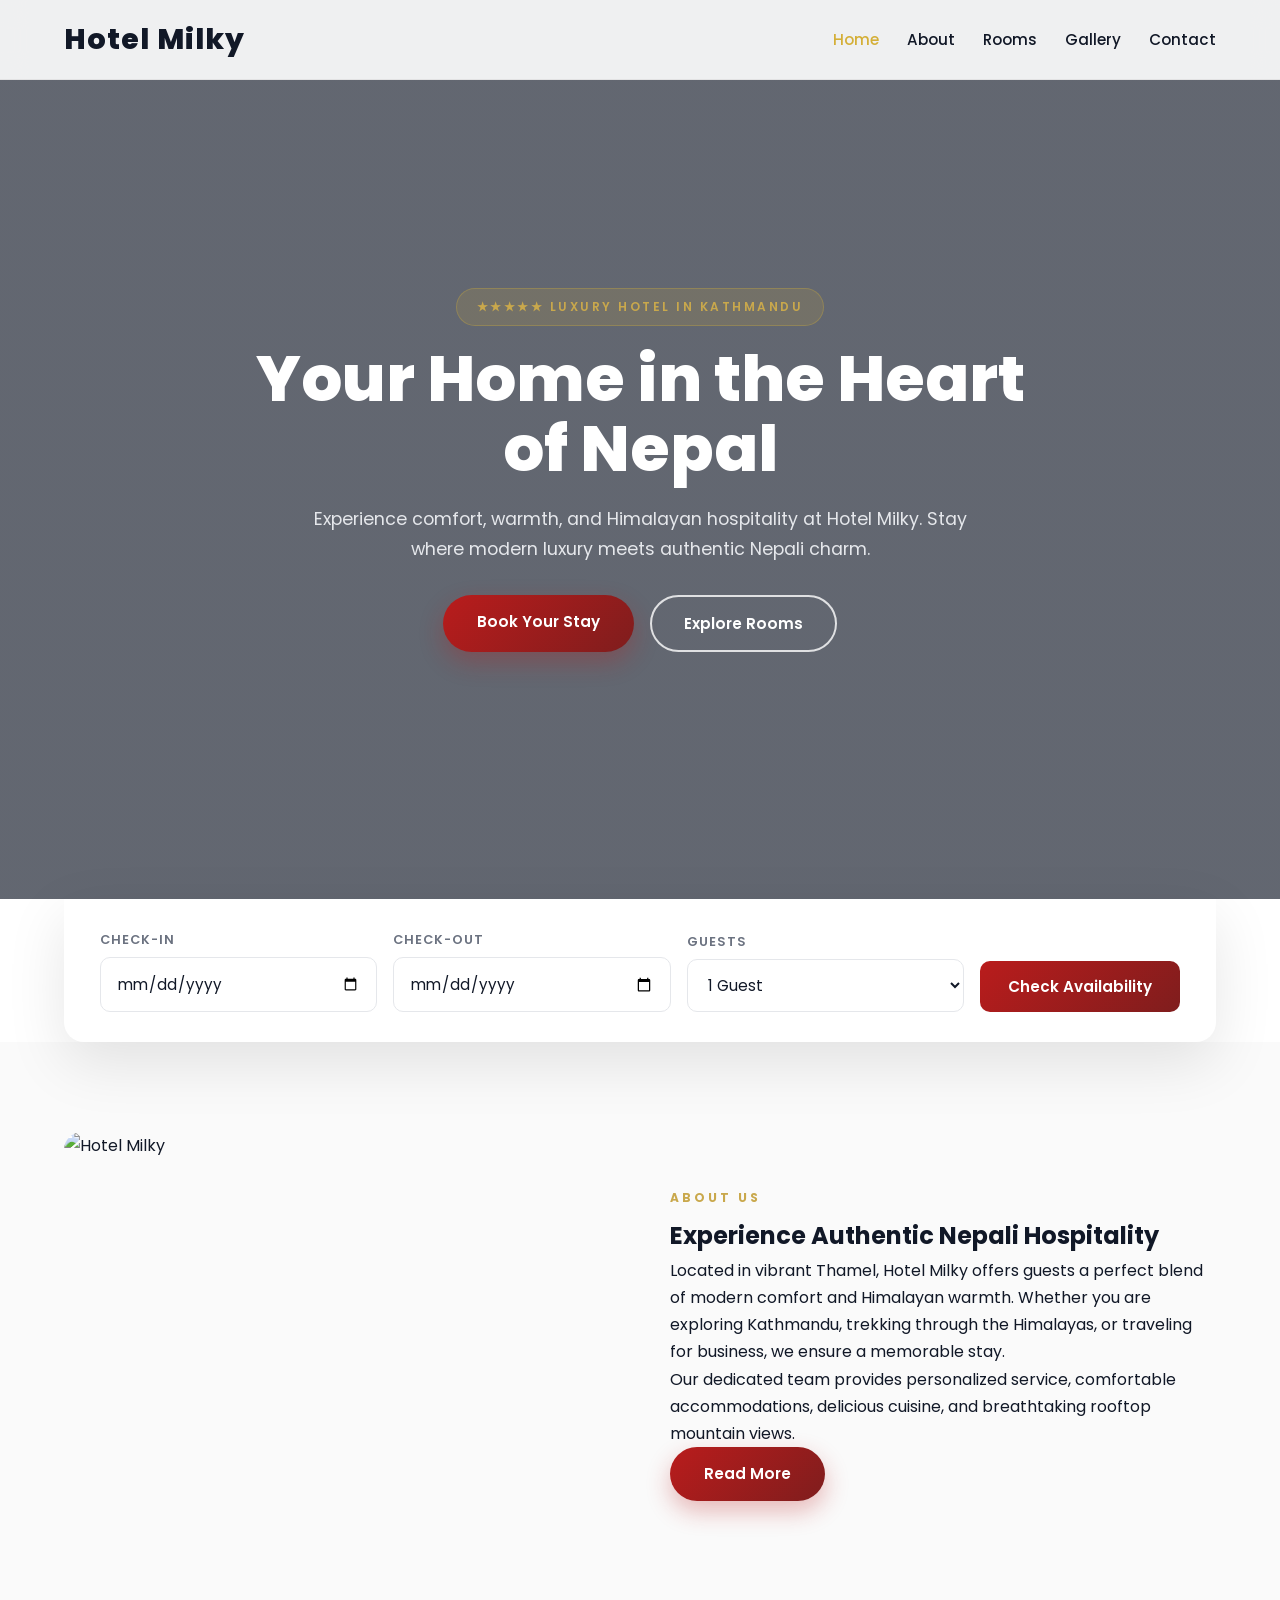
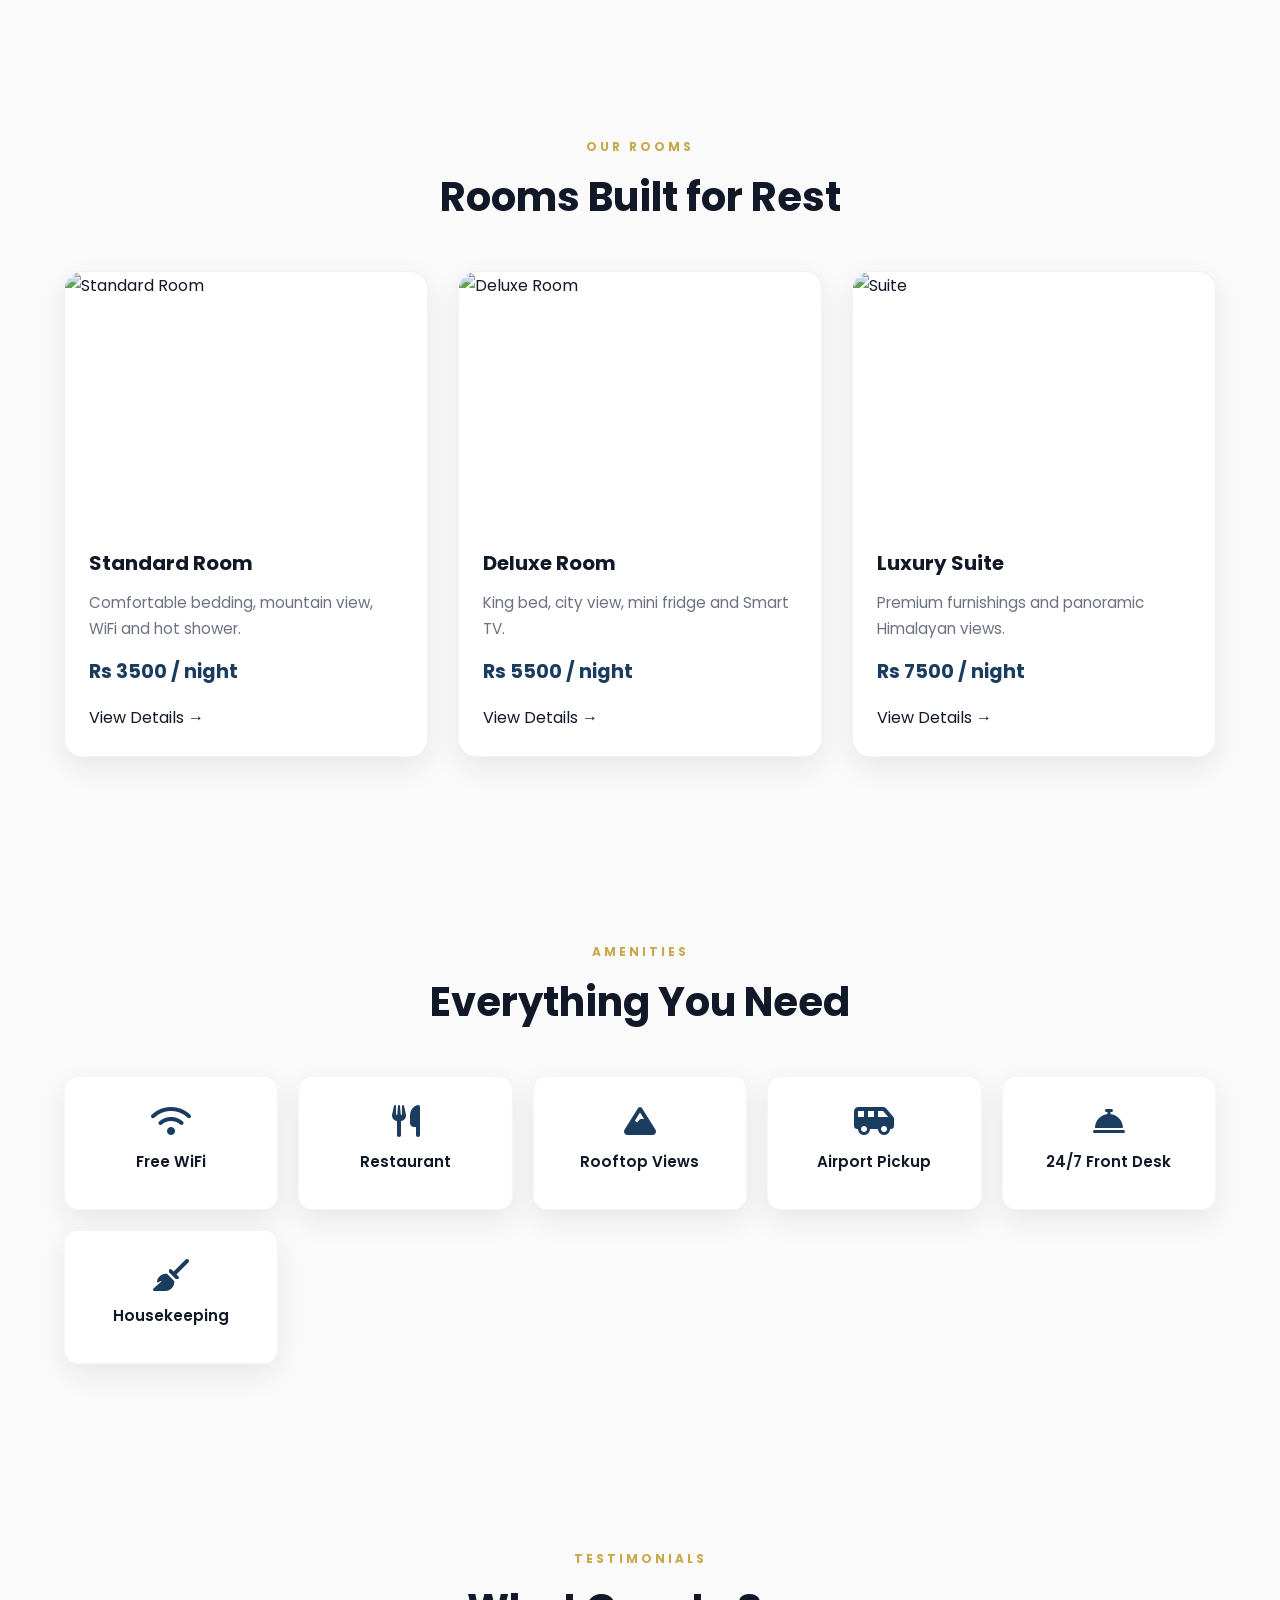
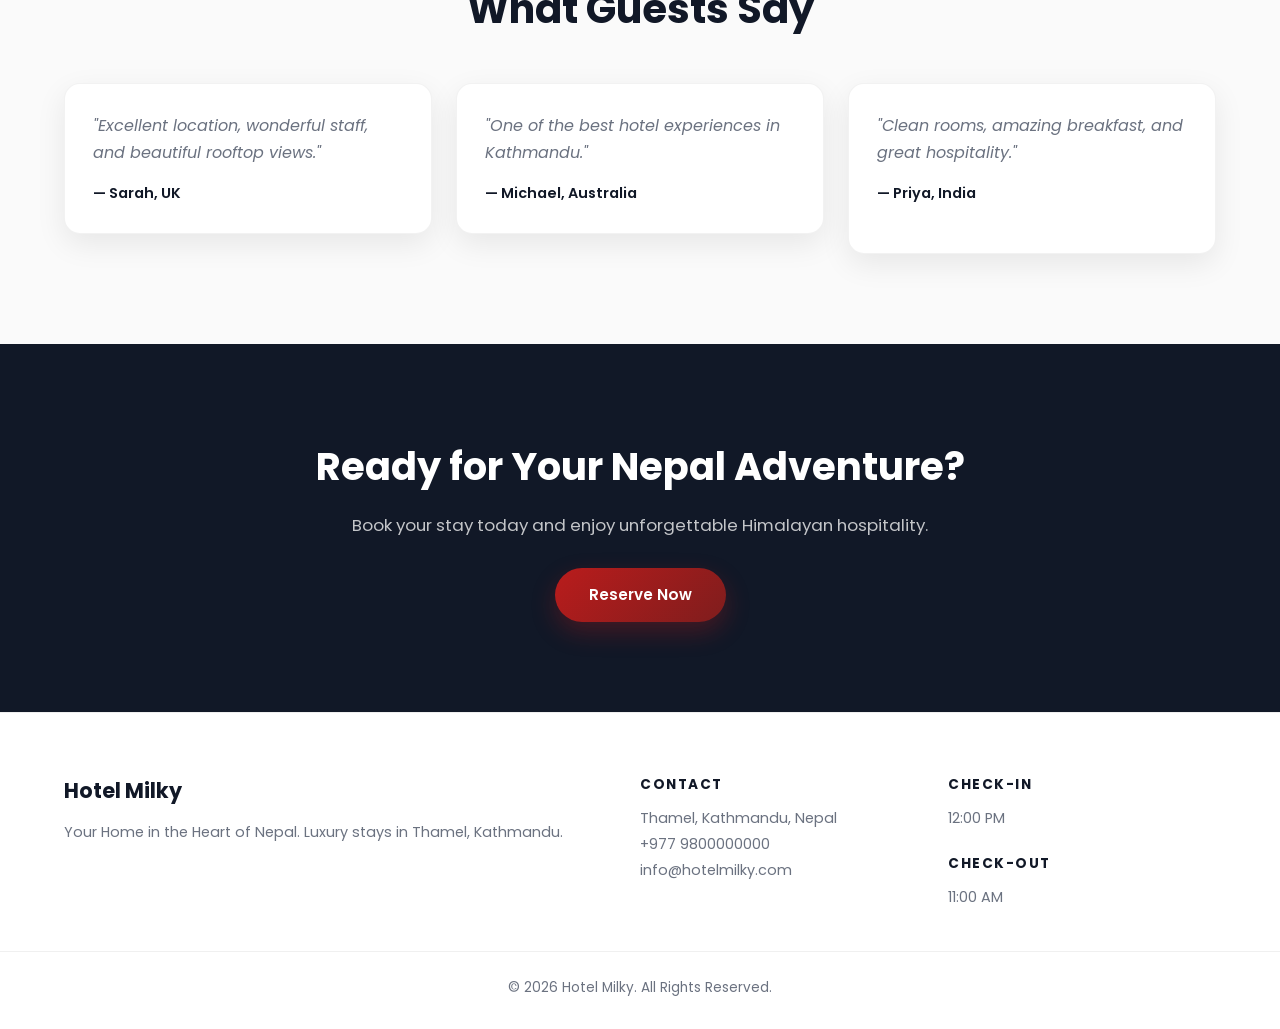
==== commit fbb2fc59: "fixes" ====
--- a/index.html
+++ b/index.html
@@ -30,144 +30,9 @@
       rel="stylesheet"
       href="https://cdnjs.cloudflare.com/ajax/libs/font-awesome/6.5.1/css/all.min.css"
     />
-
-    <style>
-      .loading-screen {
-        position: fixed;
-        inset: 0;
-        z-index: 99999;
-
-        display: flex;
-        align-items: center;
-        justify-content: center;
-
-        background:
-          radial-gradient(
-            circle at top,
-            rgba(201, 168, 76, 0.15),
-            transparent 40%
-          ),
-          linear-gradient(135deg, var(--primary), var(--secondary));
-
-        transition:
-          opacity 0.8s ease,
-          visibility 0.8s ease;
-      }
-
-      .loading-screen.hide {
-        opacity: 0;
-        visibility: hidden;
-      }
-
-      .loader-card {
-        text-align: center;
-        width: min(90%, 500px);
-        padding: 3rem;
-
-        background: rgba(255, 255, 255, 0.05);
-        backdrop-filter: blur(12px);
-
-        border: 1px solid rgba(201, 168, 76, 0.25);
-        border-radius: var(--radius);
-
-        box-shadow: var(--shadow);
-      }
-
-      .hotel-mark {
-        font-size: 4rem;
-        color: var(--accent);
-        margin-bottom: 1rem;
-
-        animation: pulse 2s infinite;
-      }
-
-      .loader-card h1 {
-        color: #fff;
-        margin-bottom: 0.75rem;
-        letter-spacing: 2px;
-        text-transform: uppercase;
-      }
-
-      .demo-text {
-        color: #fff;
-        font-size: 1.1rem;
-        margin-bottom: 0.5rem;
-      }
-
-      .contact-text {
-        color: rgba(255, 255, 255, 0.7);
-        margin-bottom: 2rem;
-      }
-
-      .key-loader {
-        height: 10px;
-        background: rgba(255, 255, 255, 0.1);
-        border-radius: 999px;
-        overflow: hidden;
-        margin-bottom: 1rem;
-      }
-
-      .key-fill {
-        height: 100%;
-        width: 0%;
-        background: linear-gradient(
-          90deg,
-          var(--accent),
-          #f7d878,
-          var(--accent)
-        );
-
-        animation: fillBar 3s linear forwards;
-      }
-
-      .loading-text {
-        color: var(--accent);
-        letter-spacing: 1px;
-        font-size: 0.9rem;
-      }
-
-      @keyframes fillBar {
-        from {
-          width: 0%;
-        }
-        to {
-          width: 100%;
-        }
-      }
-
-      @keyframes pulse {
-        0%,
-        100% {
-          transform: scale(1);
-          opacity: 1;
-        }
-        50% {
-          transform: scale(1.1);
-          opacity: 0.7;
-        }
-      }
-    </style>
   </head>
 
   <body>
-    <!-- Loader -->
-    <div class="loading-screen" id="loadingScreen">
-      <div class="loader-card">
-        <div class="hotel-mark">✦</div>
-
-        <h1>Welcome, Guest</h1>
-
-        <p class="demo-text">This is just a demo website</p>
-        <p class="contact-text">Contact: meowxzen@gmail.com</p>
-
-        <div class="key-loader">
-          <div class="key-fill"></div>
-        </div>
-
-        <span class="loading-text">Preparing your stay...</span>
-      </div>
-    </div>
-
     <!-- ================= NAVBAR ================= -->
 
     <header>
@@ -383,32 +248,6 @@
       </div>
     </section>
 
-    <!-- ================= STATS ================= -->
-
-    <section class="stats">
-      <div class="container stats-grid">
-        <div>
-          <h2 class="counter">5000+</h2>
-          <p>Happy Guests</p>
-        </div>
-
-        <div>
-          <h2 class="counter">50+</h2>
-          <p>Luxury Rooms</p>
-        </div>
-
-        <div>
-          <h2 class="counter">4.9</h2>
-          <p>Guest Rating</p>
-        </div>
-
-        <div>
-          <h2 class="counter">10+</h2>
-          <p>Years Experience</p>
-        </div>
-      </div>
-    </section>
-
     <!-- ================= TESTIMONIALS ================= -->
 
     <section class="testimonials">
@@ -495,11 +334,6 @@
     <button id="backToTop">
       <i class="fas fa-arrow-up"></i>
     </button>
-    <script>
-      setTimeout(() => {
-        document.getElementById("loadingScreen").classList.add("hide");
-      }, 3000);
-    </script>
 
     <script src="assets/main.js"></script>
   </body>
--- a/assets/style.css
+++ b/assets/style.css
@@ -467,33 +467,6 @@
 .amenities-grid p {
   font-size: 0.85rem;
   color: var(--muted);
-}
-
-/* ================= STATS ================= */
-
-.stats {
-  background: var(--primary);
-  color: white;
-  text-align: center;
-  padding: 90px 0;
-}
-
-.stats-grid {
-  display: grid;
-  grid-template-columns: repeat(4, 1fr);
-  gap: 20px;
-}
-
-.stats-grid h2 {
-  font-size: 3rem;
-  font-weight: 800;
-  color: var(--accent);
-}
-
-.stats-grid p {
-  font-size: 0.9rem;
-  color: rgba(255, 255, 255, 0.7);
-  margin-top: 6px;
 }
 
 /* ================= CTA ================= */
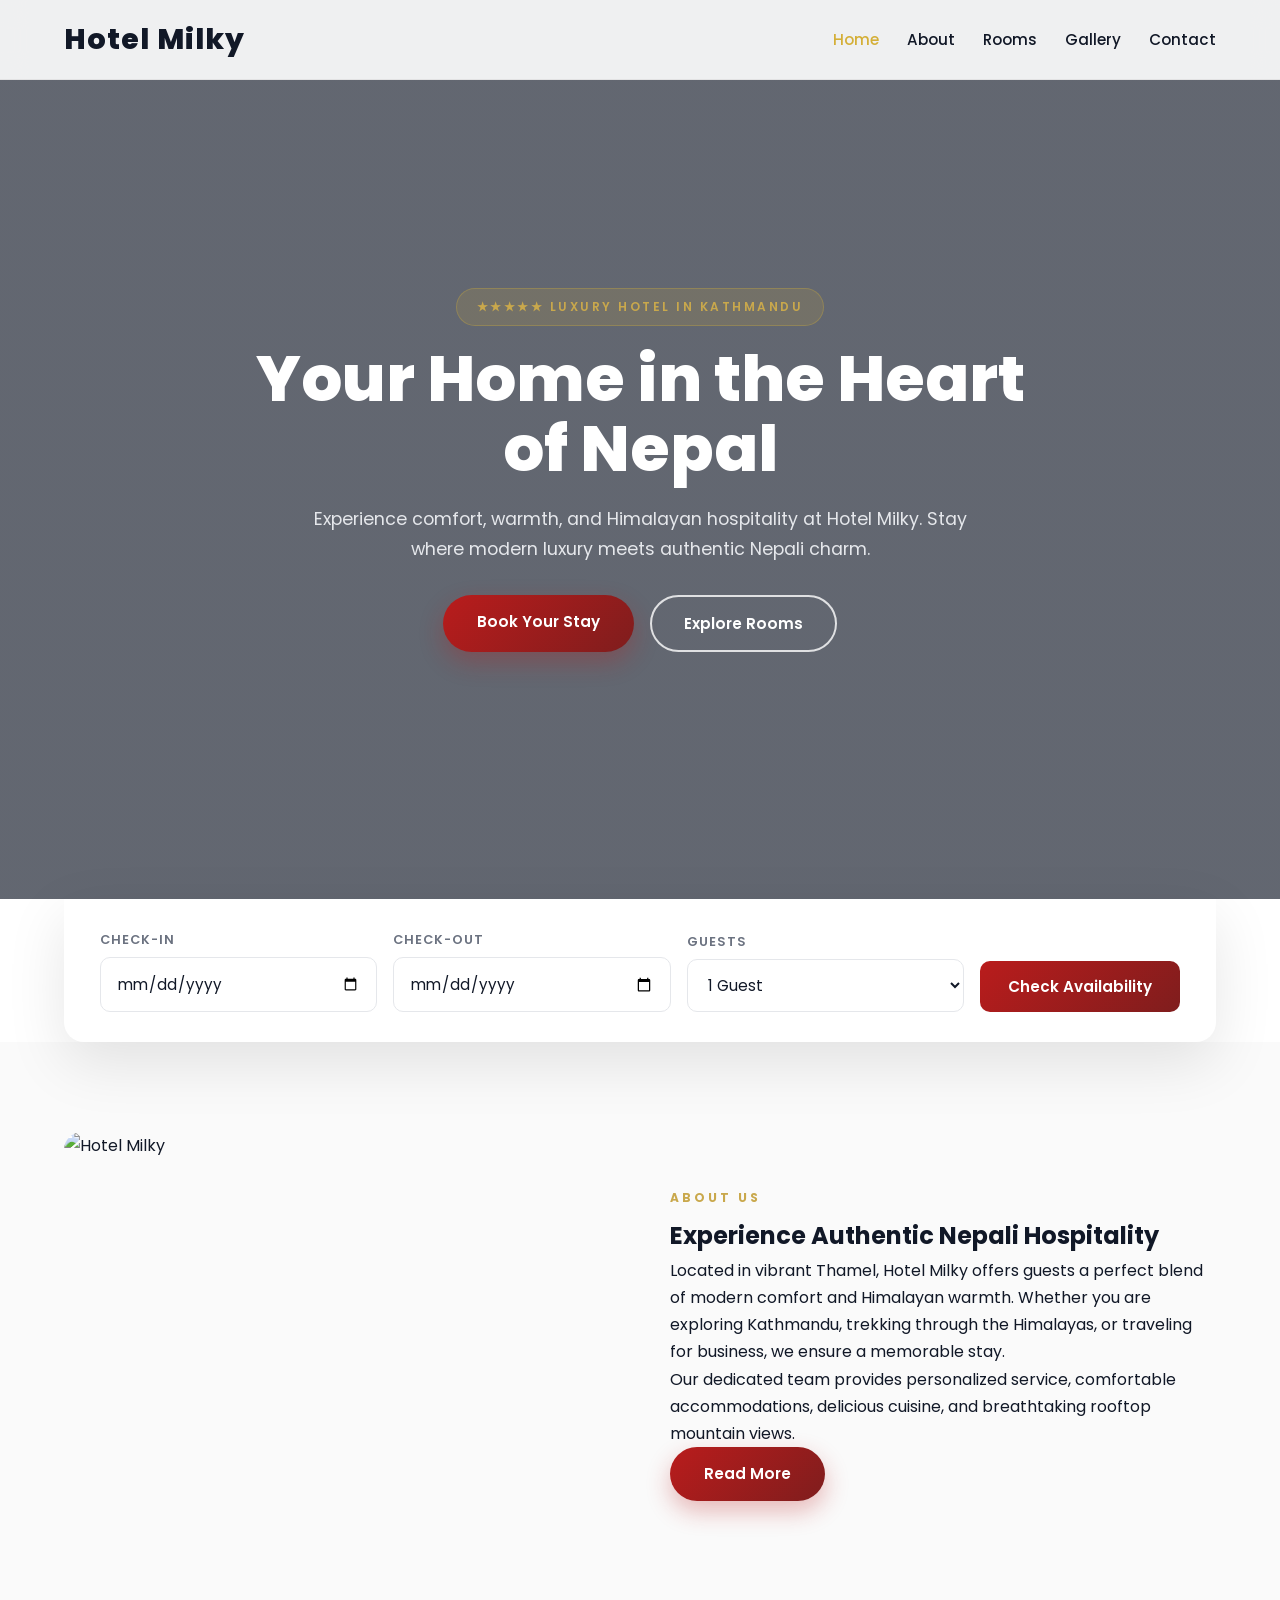
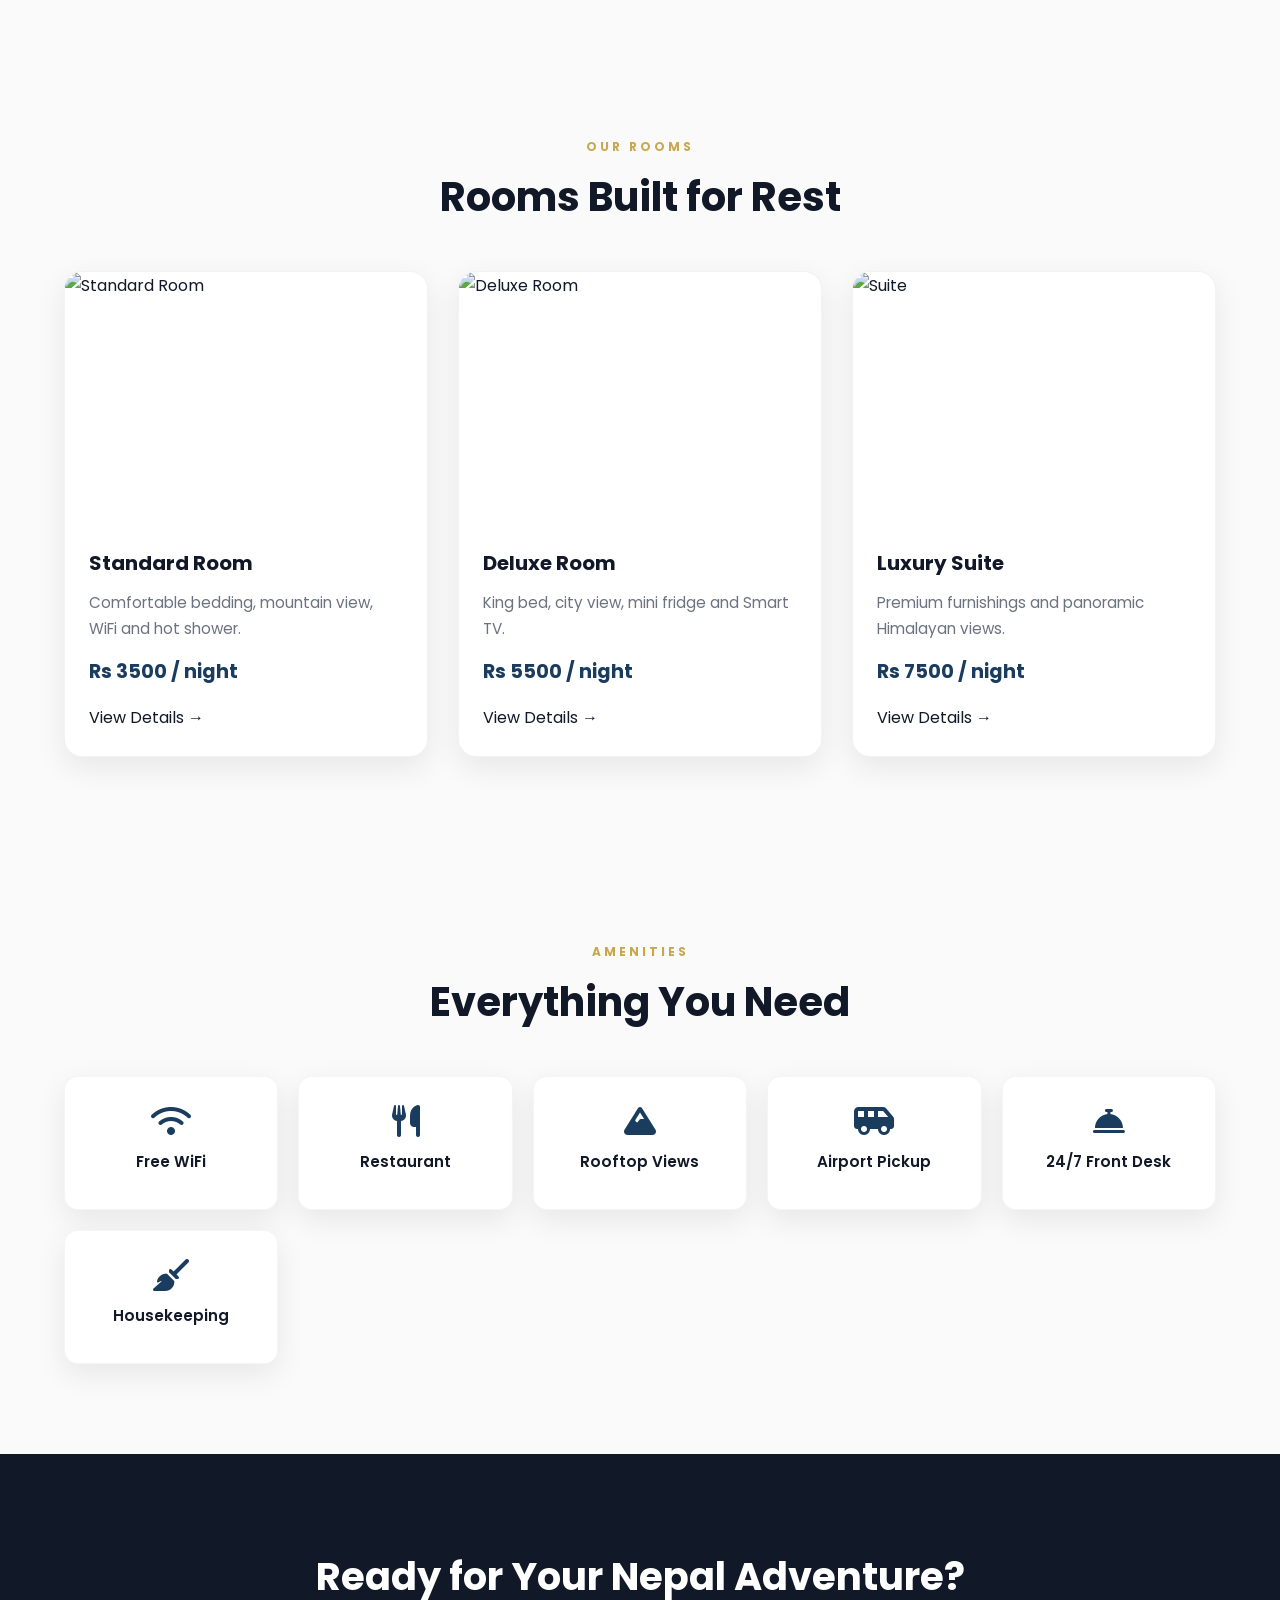
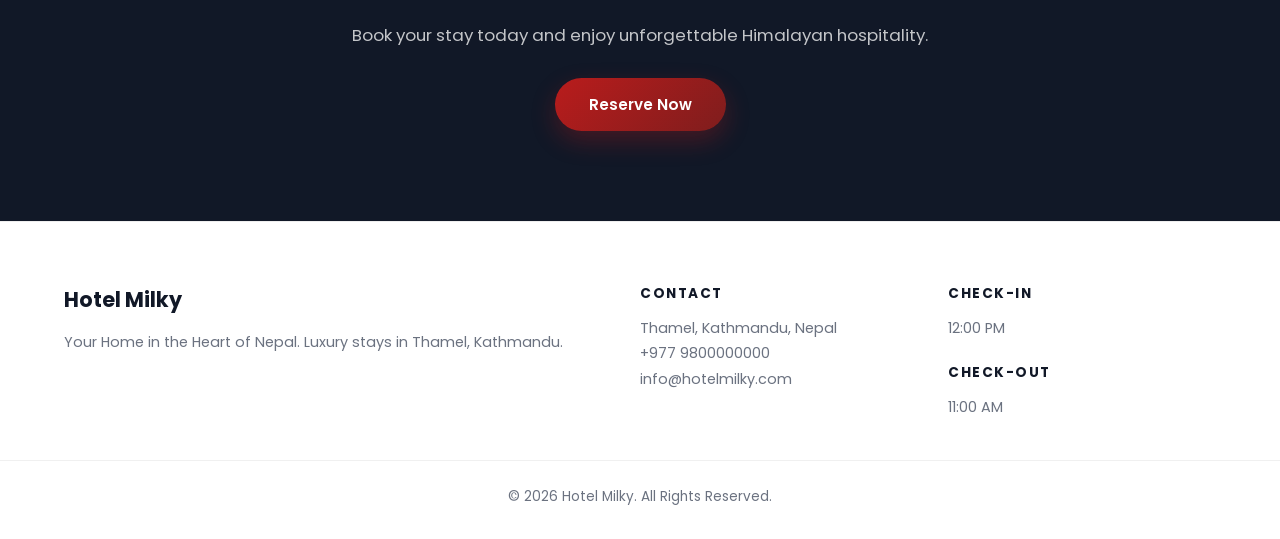
==== commit e8cb0ebb: "fixes" ====
--- a/index.html
+++ b/index.html
@@ -248,41 +248,6 @@
       </div>
     </section>
 
-    <!-- ================= TESTIMONIALS ================= -->
-
-    <section class="testimonials">
-      <div class="container">
-        <div class="section-title">
-          <span>TESTIMONIALS</span>
-
-          <h2>What Guests Say</h2>
-        </div>
-
-        <div class="testimonial-grid">
-          <div class="testimonial">
-            <p>
-              "Excellent location, wonderful staff, and beautiful rooftop
-              views."
-            </p>
-
-            <h4>— Sarah, UK</h4>
-          </div>
-
-          <div class="testimonial">
-            <p>"One of the best hotel experiences in Kathmandu."</p>
-
-            <h4>— Michael, Australia</h4>
-          </div>
-
-          <div class="testimonial">
-            <p>"Clean rooms, amazing breakfast, and great hospitality."</p>
-
-            <h4>— Priya, India</h4>
-          </div>
-        </div>
-      </div>
-    </section>
-
     <!-- ================= CTA ================= -->
 
     <section class="cta">
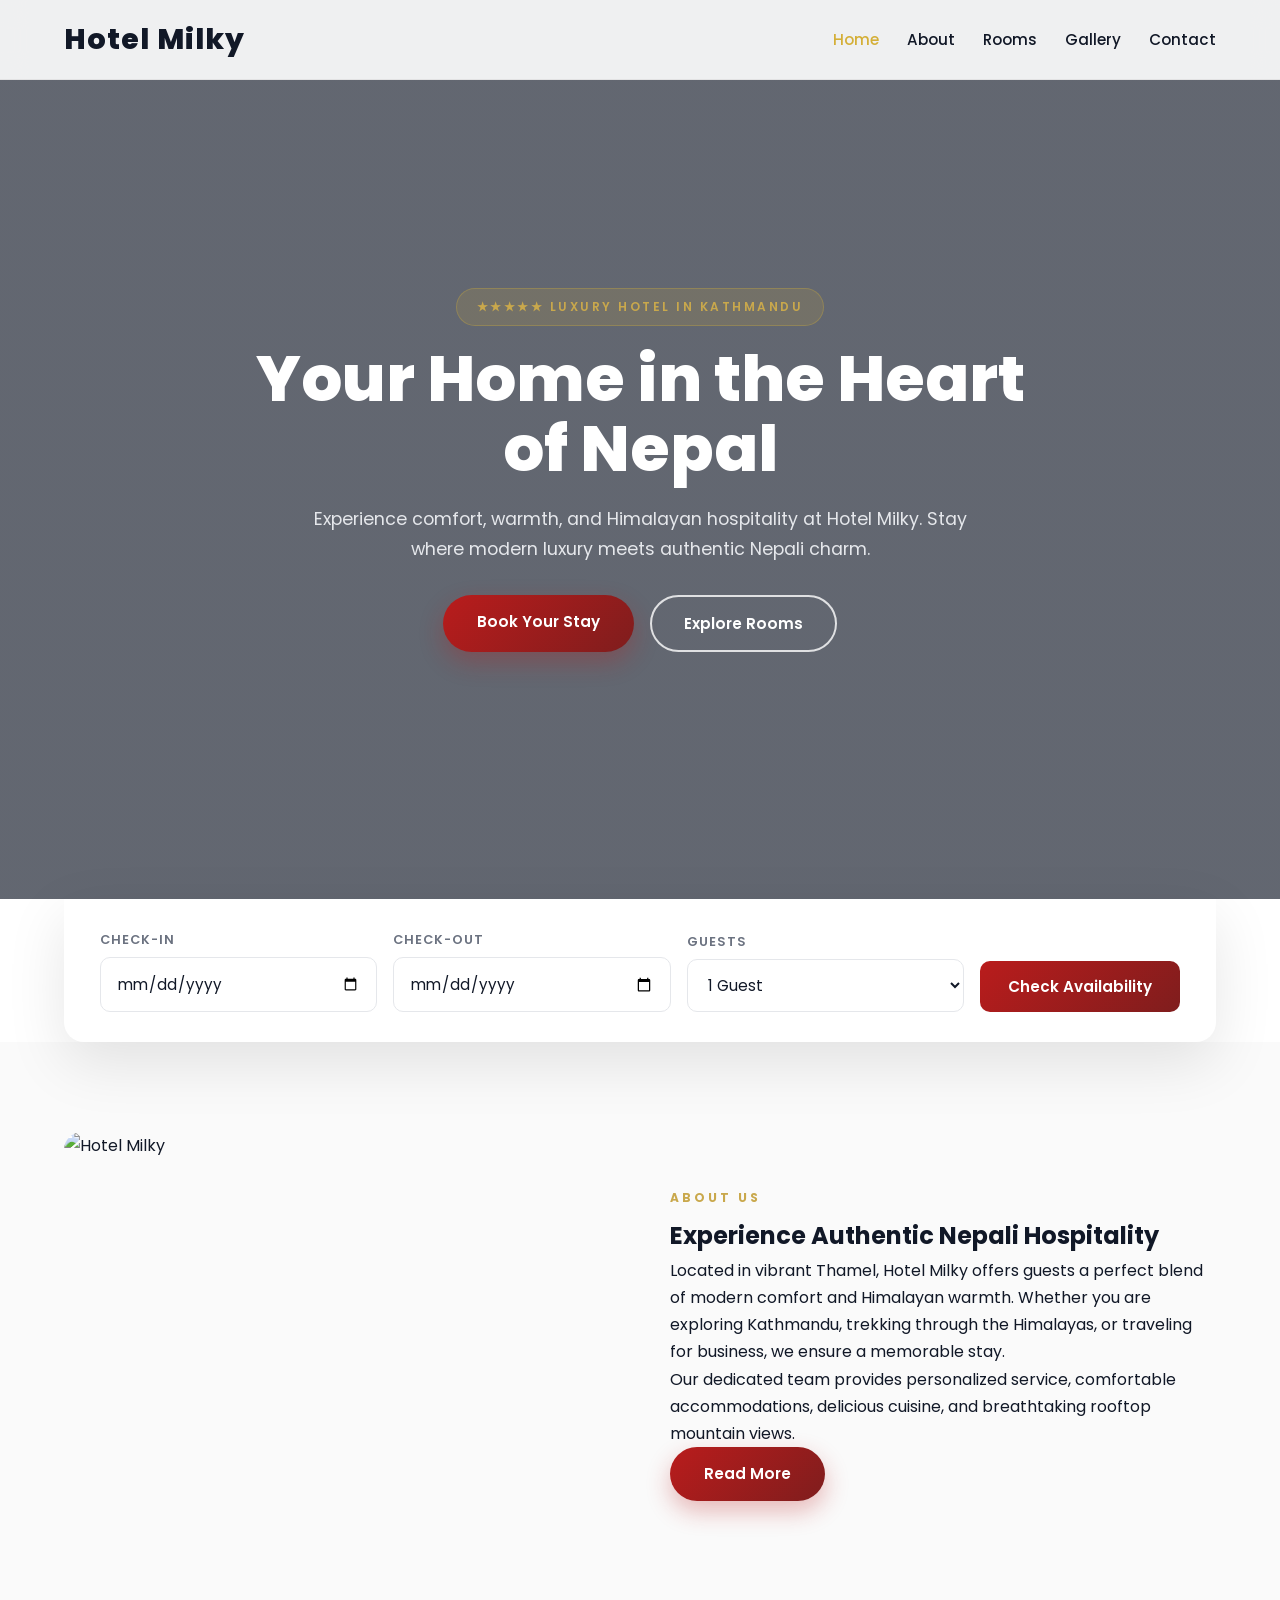
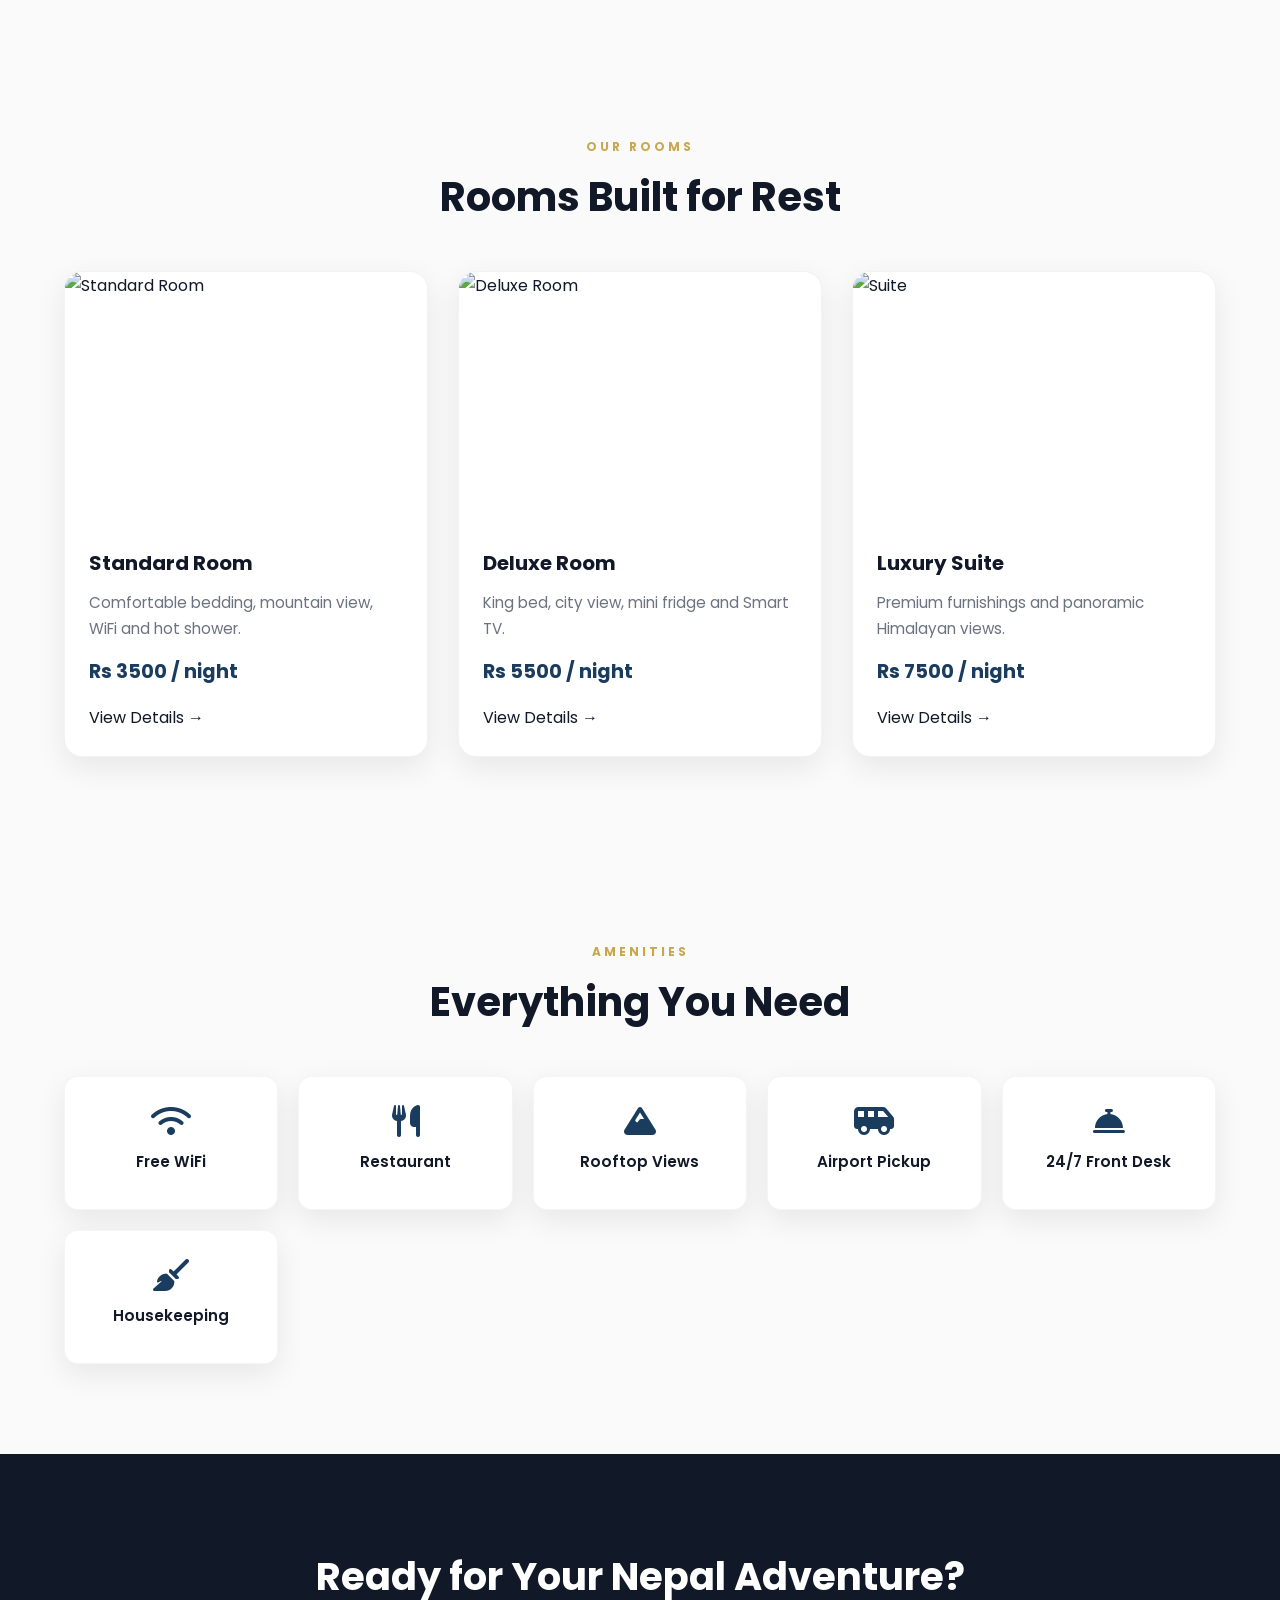
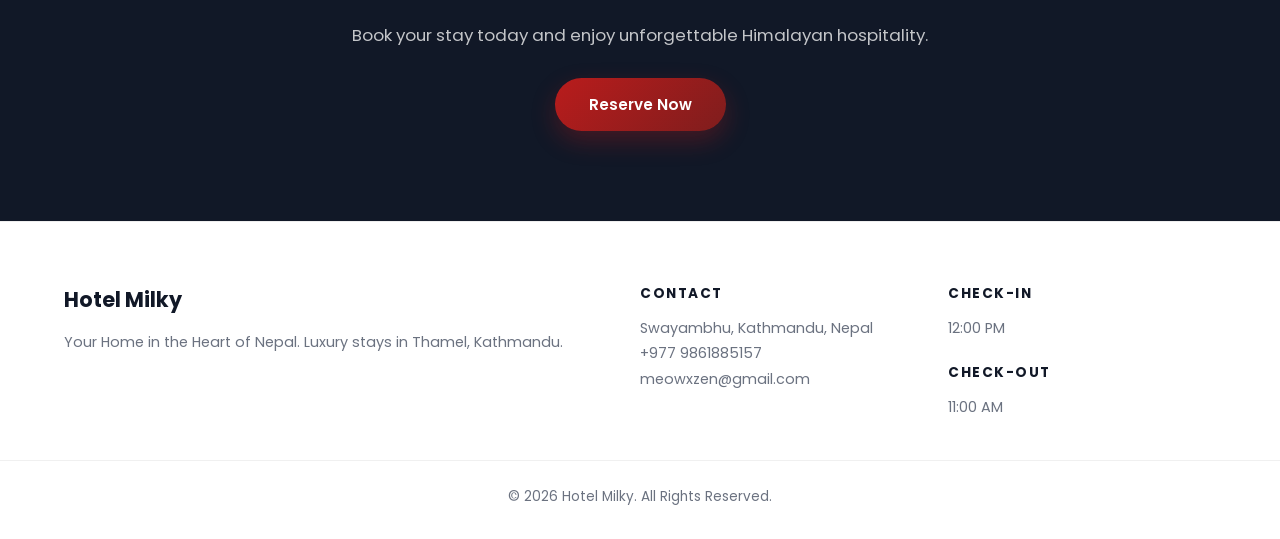
==== commit d2950cec: "tweaks" ====
--- a/index.html
+++ b/index.html
@@ -277,9 +277,9 @@
         <div>
           <h4>Contact</h4>
 
-          <p>Thamel, Kathmandu, Nepal</p>
-          <p>+977 9800000000</p>
-          <p>info@hotelmilky.com</p>
+          <p>Swayambhu, Kathmandu, Nepal</p>
+          <p>+977 9861885157</p>
+          <p>meowxzen@gmail.com</p>
         </div>
 
         <div>
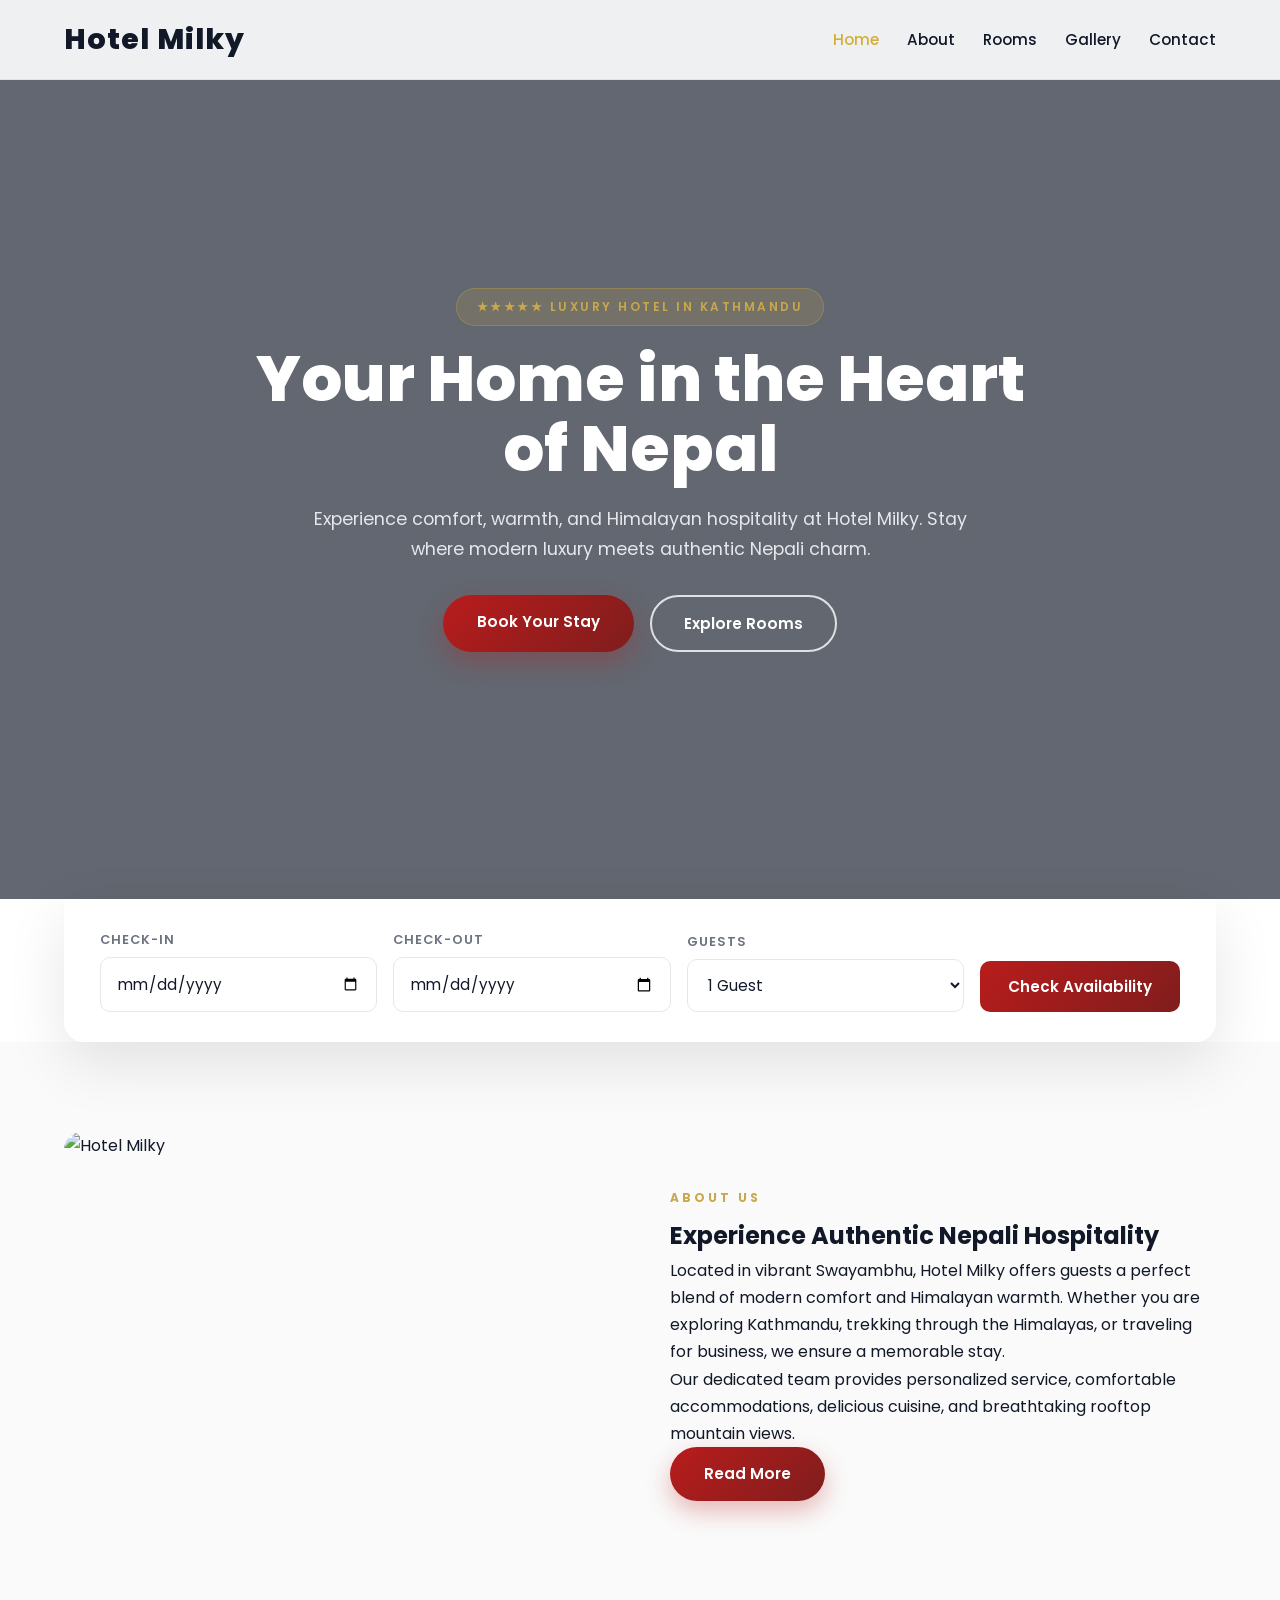
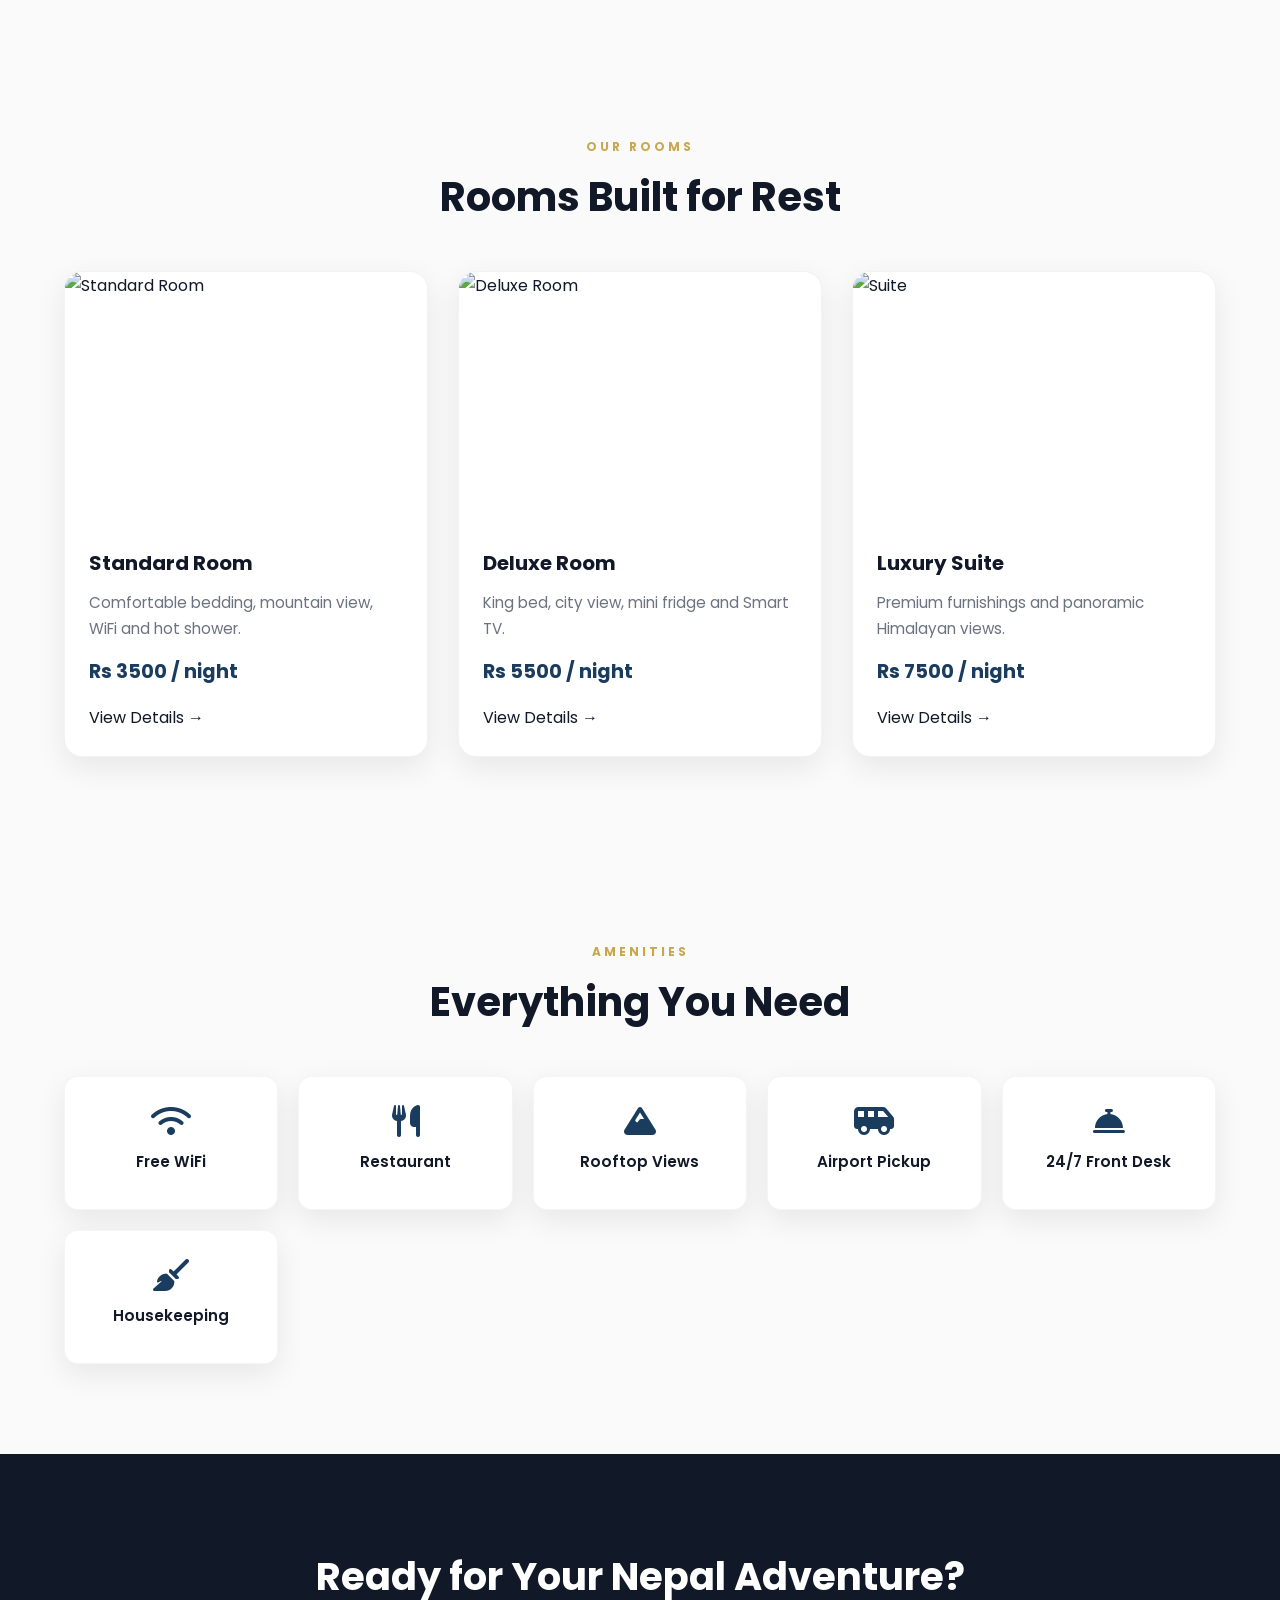
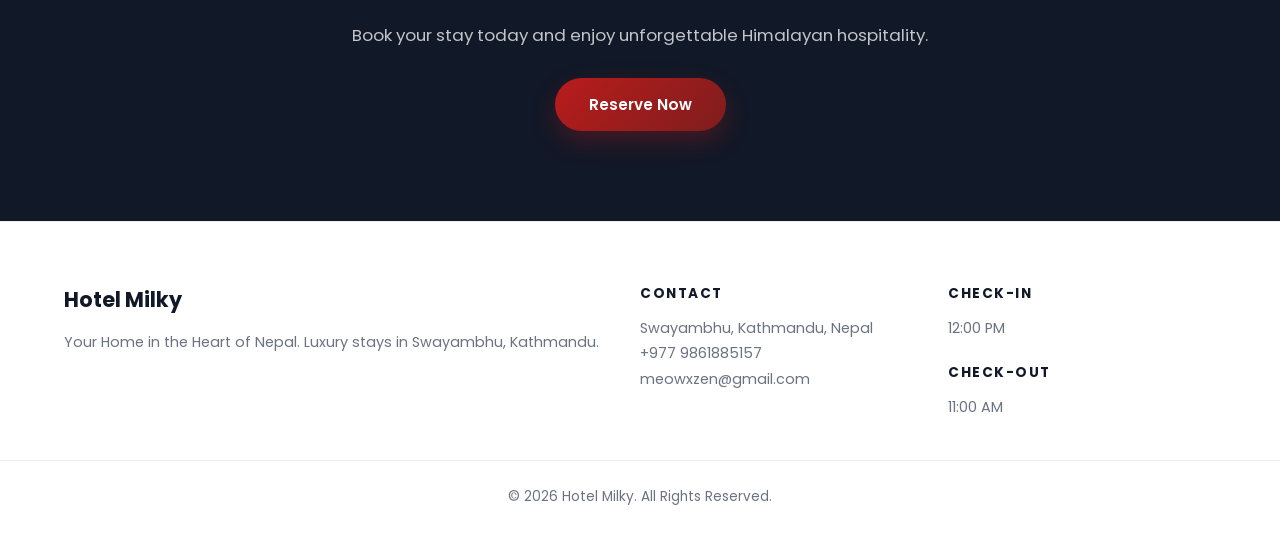
==== commit 4dfe93dd: "fixes" ====
--- a/index.html
+++ b/index.html
@@ -4,16 +4,16 @@
     <meta charset="UTF-8" />
     <meta name="viewport" content="width=device-width, initial-scale=1.0" />
 
-    <title>Hotel Milky | Luxury Hotel in Thamel Kathmandu</title>
+    <title>Hotel Milky | Luxury Hotel in Swayambhu Kathmandu</title>
 
     <meta
       name="description"
-      content="Experience luxury, comfort, and Himalayan hospitality at Hotel Milky in Thamel, Kathmandu. Premium rooms, rooftop views, restaurant, and airport pickup."
+      content="Experience luxury, comfort, and Himalayan hospitality at Hotel Milky in Swayambhu, Kathmandu. Premium rooms, rooftop views, restaurant, and airport pickup."
     />
 
     <meta
       name="keywords"
-      content="Hotel Kathmandu, Hotel Thamel, Nepal Hotel, Luxury Hotel Nepal, Hotel Milky"
+      content="Hotel Kathmandu, Hotel Swayambhu, Nepal Hotel, Luxury Hotel Nepal, Hotel Milky"
     />
 
     <link rel="preconnect" href="https://fonts.googleapis.com" />
@@ -33,8 +33,7 @@
   </head>
 
   <body>
-    <!-- ================= NAVBAR ================= -->
-
+    <!-- Navbar -->
     <header>
       <nav class="navbar">
         <a href="index.html" class="logo"> Hotel Milky </a>
@@ -53,8 +52,7 @@
       </nav>
     </header>
 
-    <!-- ================= HERO ================= -->
-
+    <!-- Hero section -->
     <section class="hero">
       <div class="hero-overlay">
         <div class="hero-content">
@@ -76,8 +74,7 @@
       </div>
     </section>
 
-    <!-- ================= BOOKING ================= -->
-
+    <!-- Booking section -->
     <section id="booking" class="booking-section">
       <div class="container">
         <form class="booking-form">
@@ -104,8 +101,7 @@
       </div>
     </section>
 
-    <!-- ================= ABOUT ================= -->
-
+    <!-- About section -->
     <section class="about-preview">
       <div class="container grid-2">
         <div>
@@ -122,10 +118,10 @@
           <h2>Experience Authentic Nepali Hospitality</h2>
 
           <p>
-            Located in vibrant Thamel, Hotel Milky offers guests a perfect blend
-            of modern comfort and Himalayan warmth. Whether you are exploring
-            Kathmandu, trekking through the Himalayas, or traveling for
-            business, we ensure a memorable stay.
+            Located in vibrant Swayambhu, Hotel Milky offers guests a perfect
+            blend of modern comfort and Himalayan warmth. Whether you are
+            exploring Kathmandu, trekking through the Himalayas, or traveling
+            for business, we ensure a memorable stay.
           </p>
 
           <p>
@@ -139,8 +135,7 @@
       </div>
     </section>
 
-    <!-- ================= ROOMS ================= -->
-
+    <!-- Rooms section -->
     <section class="featured-rooms">
       <div class="container">
         <div class="section-title">
@@ -204,8 +199,7 @@
       </div>
     </section>
 
-    <!-- ================= AMENITIES ================= -->
-
+    <!-- Amenities section -->
     <section class="amenities-preview">
       <div class="container">
         <div class="section-title">
@@ -248,8 +242,7 @@
       </div>
     </section>
 
-    <!-- ================= CTA ================= -->
-
+    <!-- CTA Section -->
     <section class="cta">
       <div class="container">
         <h2>Ready for Your Nepal Adventure?</h2>
@@ -262,15 +255,15 @@
       </div>
     </section>
 
-    <!-- ================= FOOTER ================= -->
-
+    <!-- Footer -->
     <footer>
       <div class="container footer-grid">
         <div>
           <h3>Hotel Milky</h3>
 
           <p>
-            Your Home in the Heart of Nepal. Luxury stays in Thamel, Kathmandu.
+            Your Home in the Heart of Nepal. Luxury stays in Swayambhu,
+            Kathmandu.
           </p>
         </div>
 
--- a/assets/style.css
+++ b/assets/style.css
@@ -1,10 +1,4 @@
-/* =========================================
-   HOTEL MILKY - LUXURY MODERN THEME
-   Palette: Charcoal + Burgundy + Warm White + Gold Accent
-========================================= */
-
-/* ================= ROOT ================= */
-
+/* Root */
 :root {
   --primary: #111827;
   --secondary: #1a3c5e;
@@ -20,8 +14,7 @@
   --container: 1200px;
 }
 
-/* ================= RESET ================= */
-
+/* Reset */
 *,
 *::before,
 *::after {
@@ -62,8 +55,7 @@
   margin: 0 auto;
 }
 
-/* ================= NAVBAR ================= */
-
+/* Navbar */
 .navbar {
   position: fixed;
   top: 0;
@@ -143,8 +135,7 @@
   z-index: 1100;
 }
 
-/* ================= HERO ================= */
-
+/* Hero */
 .hero {
   min-height: 100vh;
   display: flex;
@@ -211,8 +202,7 @@
   margin-bottom: 18px;
 }
 
-/* ================= BUTTONS ================= */
-
+/* Buttons */
 .btn-primary {
   display: inline-block;
   background: linear-gradient(135deg, #b91c1c, #7f1d1d);
@@ -256,8 +246,7 @@
   border-color: white;
 }
 
-/* ================= BOOKING SECTION ================= */
-
+/* Booking section */
 .booking-section {
   background: white;
   padding: 0;
@@ -312,8 +301,7 @@
   box-shadow: 0 10px 25px rgba(185, 28, 28, 0.35);
 }
 
-/* ================= SECTIONS ================= */
-
+/* Sections */
 section {
   padding: 90px 0;
 }
@@ -341,8 +329,7 @@
   line-height: 1.2;
 }
 
-/* ================= GRID LAYOUTS ================= */
-
+/* Grid */
 .grid-2 {
   display: grid;
   grid-template-columns: 1fr 1fr;
@@ -357,8 +344,7 @@
   border-radius: var(--radius);
 }
 
-/* ================= ROOM CARDS ================= */
-
+/* Room cards */
 .room-grid {
   display: grid;
   grid-template-columns: repeat(auto-fit, minmax(300px, 1fr));
@@ -426,8 +412,7 @@
   margin-bottom: 16px;
 }
 
-/* ================= AMENITIES ================= */
-
+/* Amenities */
 .amenities-grid {
   display: grid;
   grid-template-columns: repeat(auto-fit, minmax(180px, 1fr));
@@ -469,8 +454,7 @@
   color: var(--muted);
 }
 
-/* ================= CTA ================= */
-
+/* CTA */
 .cta {
   background: var(--primary);
   color: white;
@@ -499,8 +483,7 @@
   margin-top: 10px;
 }
 
-/* ================= TESTIMONIALS ================= */
-
+/* Testimonial */
 .testimonial-grid {
   display: grid;
   grid-template-columns: repeat(auto-fit, minmax(280px, 1fr));
@@ -533,8 +516,7 @@
   color: var(--primary);
 }
 
-/* ================= FOOTER ================= */
-
+/* Footer */
 footer {
   background: white;
   padding: 60px 0 30px;
@@ -585,8 +567,7 @@
   padding-top: 24px;
 }
 
-/* ================= CONTACT PAGE ================= */
-
+/* Contact page */
 .contact-grid {
   display: grid;
   grid-template-columns: 1fr 1fr;
@@ -601,8 +582,7 @@
   border: 1px solid rgba(0, 0, 0, 0.05);
 }
 
-/* ================= FORMS ================= */
-
+/* Forms */
 input,
 select,
 textarea {
@@ -683,8 +663,7 @@
   box-shadow: 0 10px 25px rgba(185, 28, 28, 0.35);
 }
 
-/* ================= MAP ================= */
-
+/* MAP */
 iframe {
   border: 0 !important;
   border-radius: 16px;
@@ -692,8 +671,7 @@
   display: block;
 }
 
-/* ================= TABLE ================= */
-
+/* Table */
 table {
   width: 100%;
   border-collapse: collapse;
@@ -721,8 +699,7 @@
   font-weight: 500;
 }
 
-/* ================= GALLERY ================= */
-
+/* Gallery */
 .gallery-grid {
   display: grid;
   grid-template-columns: repeat(auto-fill, minmax(320px, 1fr));
@@ -748,8 +725,7 @@
   filter: brightness(1.05);
 }
 
-/* ================= LIGHTBOX ================= */
-
+/* Lightbox */
 .lightbox {
   display: none;
   position: fixed;
@@ -821,8 +797,7 @@
   right: 20px;
 }
 
-/* ================= BACK TO TOP ================= */
-
+/* Back to top */
 #backToTop {
   display: none;
   position: fixed;
@@ -848,7 +823,7 @@
   box-shadow: 0 14px 32px rgba(185, 28, 28, 0.45);
 }
 
-/* ================= SCROLL ANIMATIONS ================= */
+/* Scroll animations */
 
 .fade-up {
   opacity: 0;
@@ -863,8 +838,7 @@
   transform: translateY(0);
 }
 
-/* ================= RESPONSIVE ================= */
-
+/* Responsive */
 @media (max-width: 1024px) {
   .hero h1 {
     font-size: 3.2rem;
@@ -1006,8 +980,7 @@
   }
 }
 
-/* ================= REDUCED MOTION ================= */
-
+/* Reduced motions */
 @media (prefers-reduced-motion: reduce) {
   *,
   *::before,
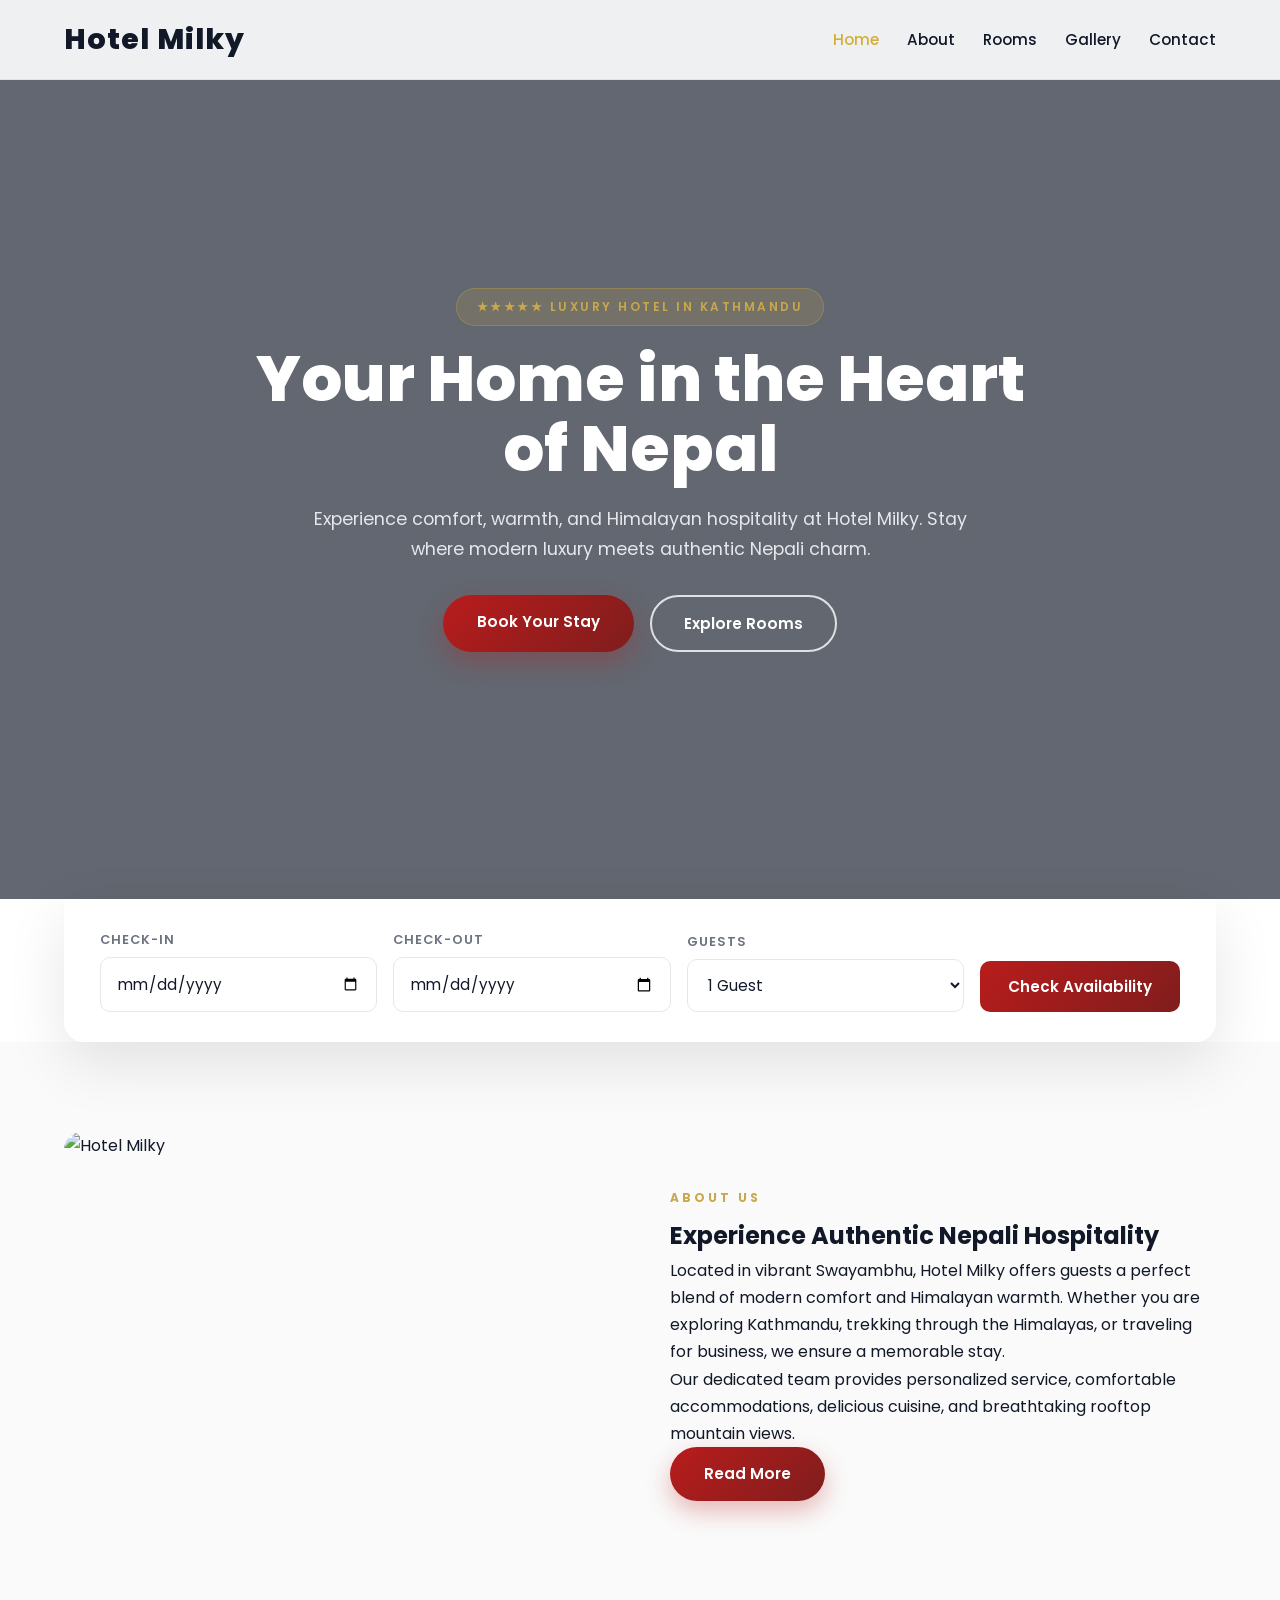
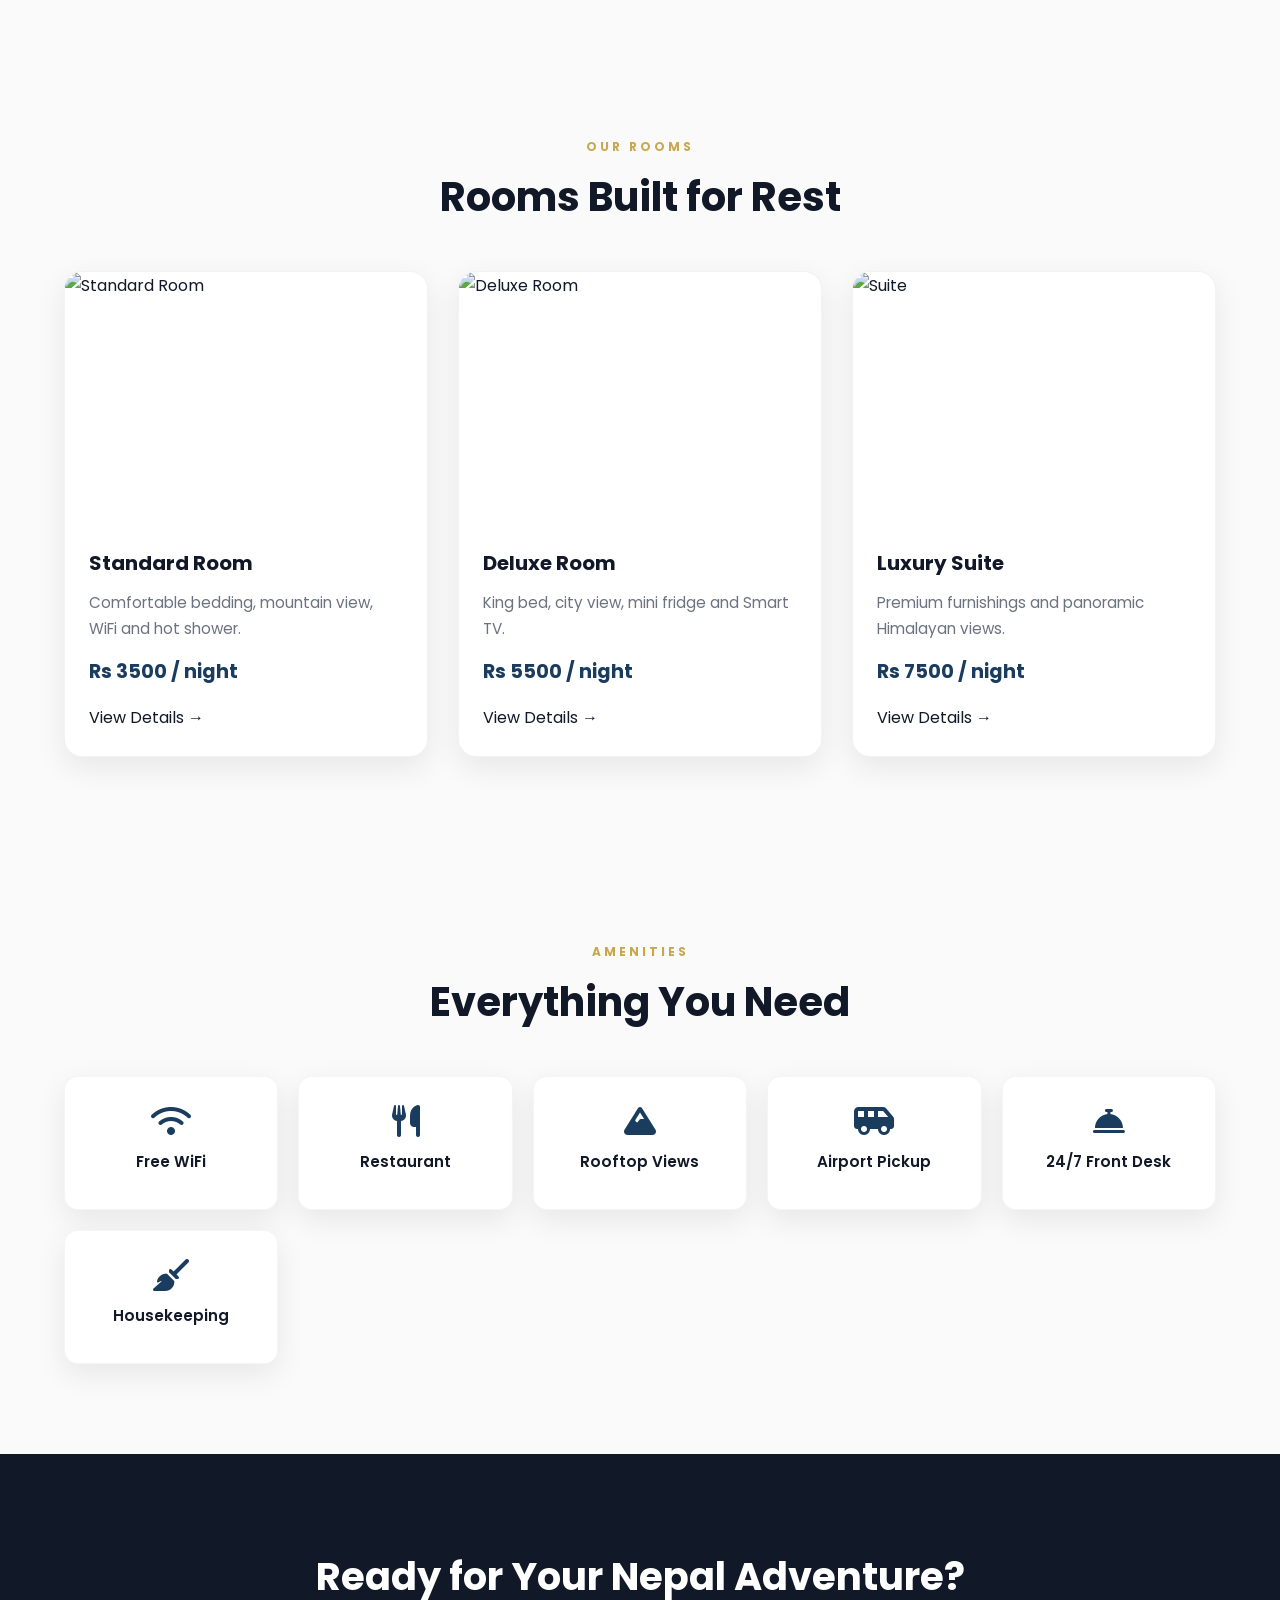
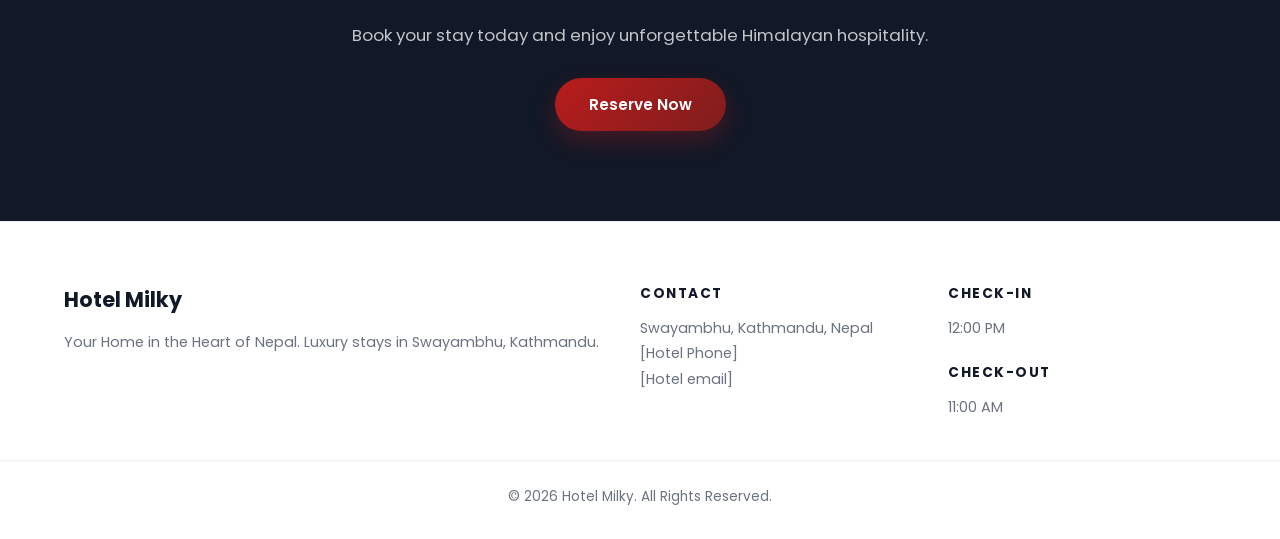
==== commit f240d6bb: "Removed numbers" ====
--- a/index.html
+++ b/index.html
@@ -271,8 +271,8 @@
           <h4>Contact</h4>
 
           <p>Swayambhu, Kathmandu, Nepal</p>
-          <p>+977 9861885157</p>
-          <p>meowxzen@gmail.com</p>
+          <p>[Hotel Phone]</p>
+          <p>[Hotel email]</p>
         </div>
 
         <div>
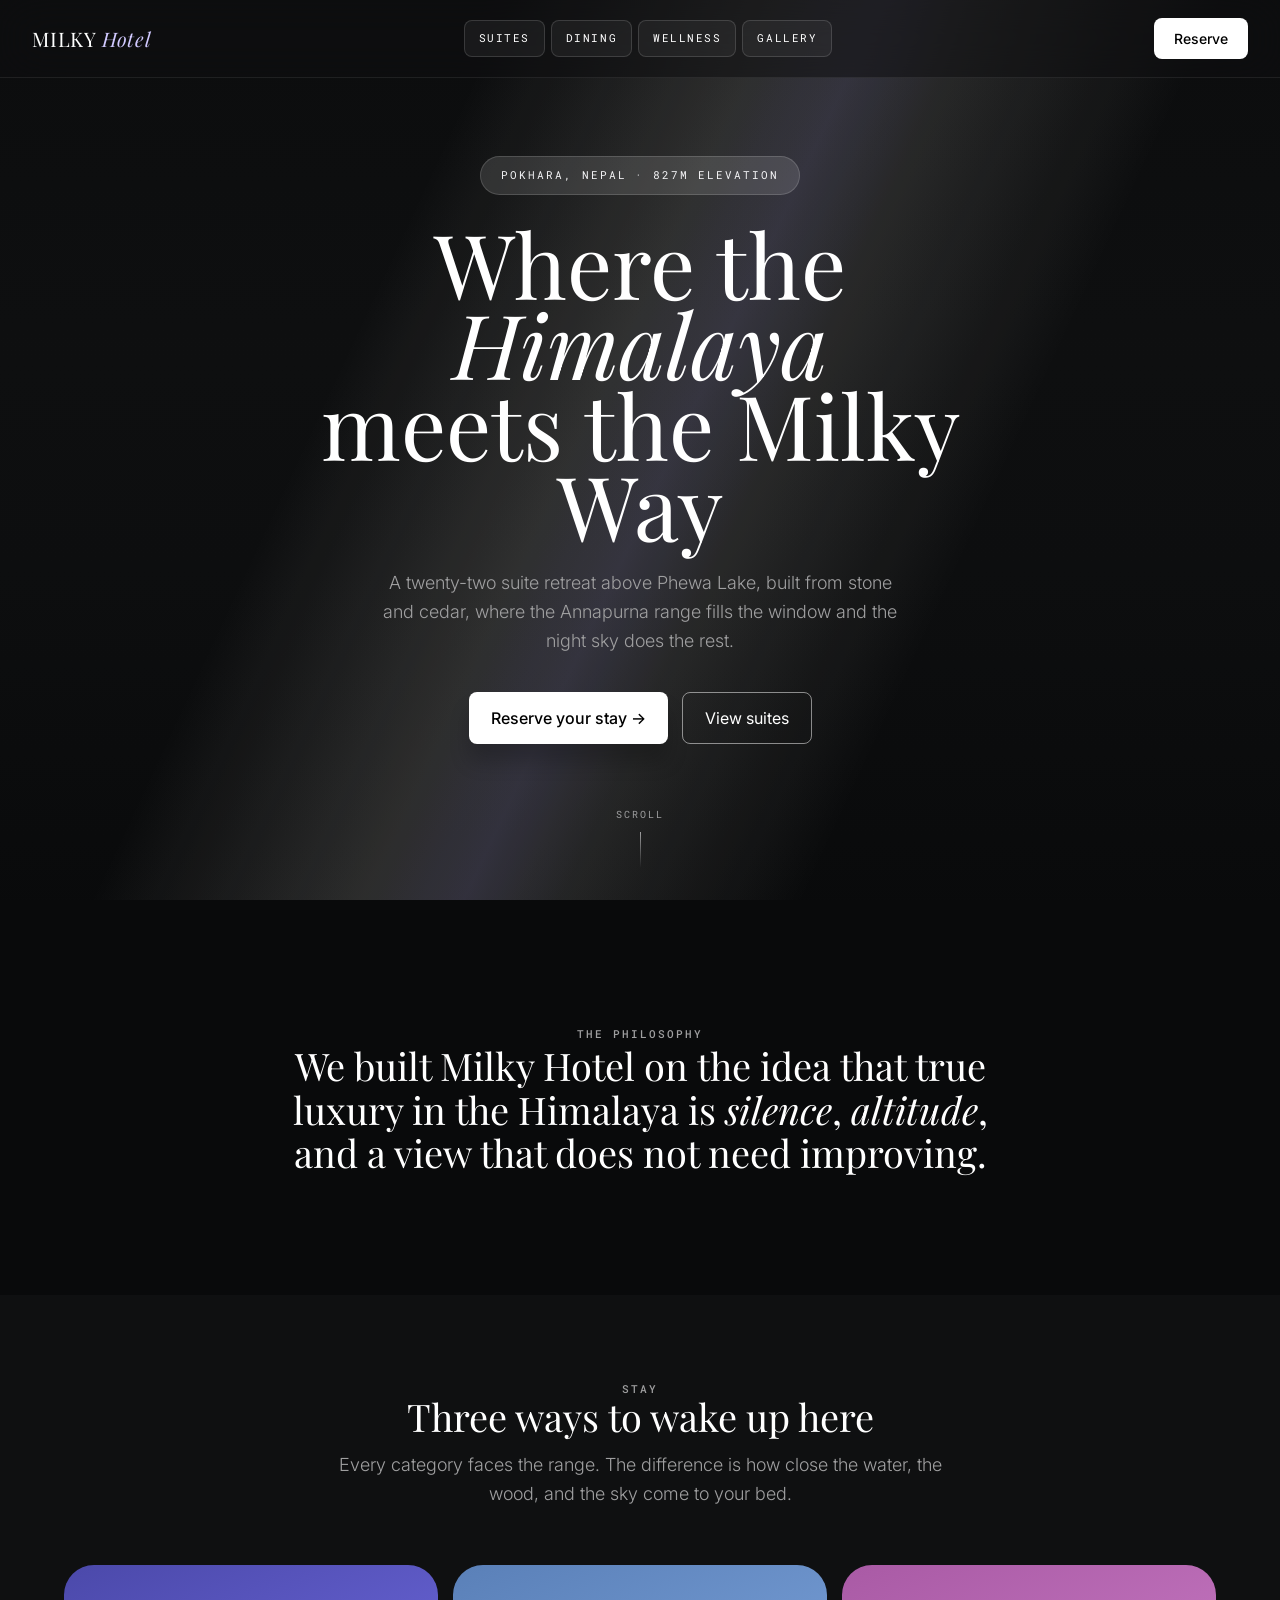
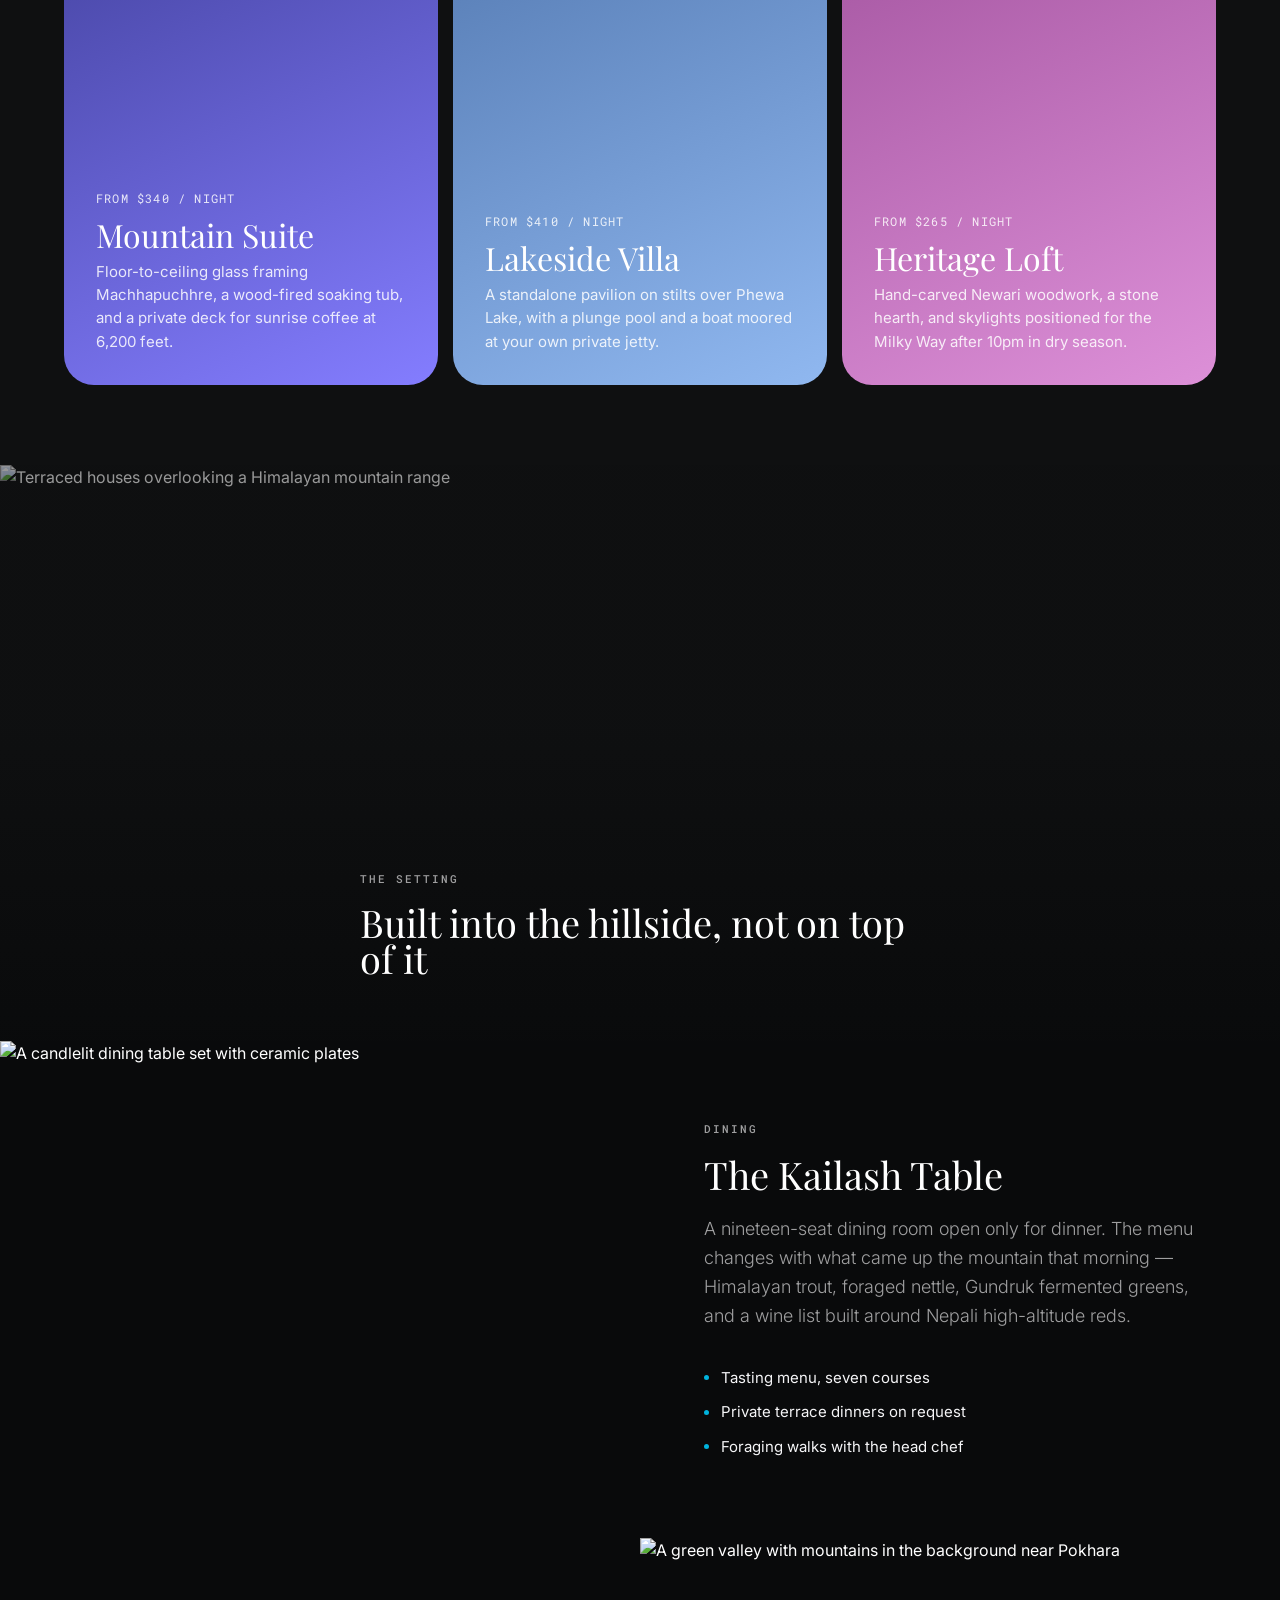
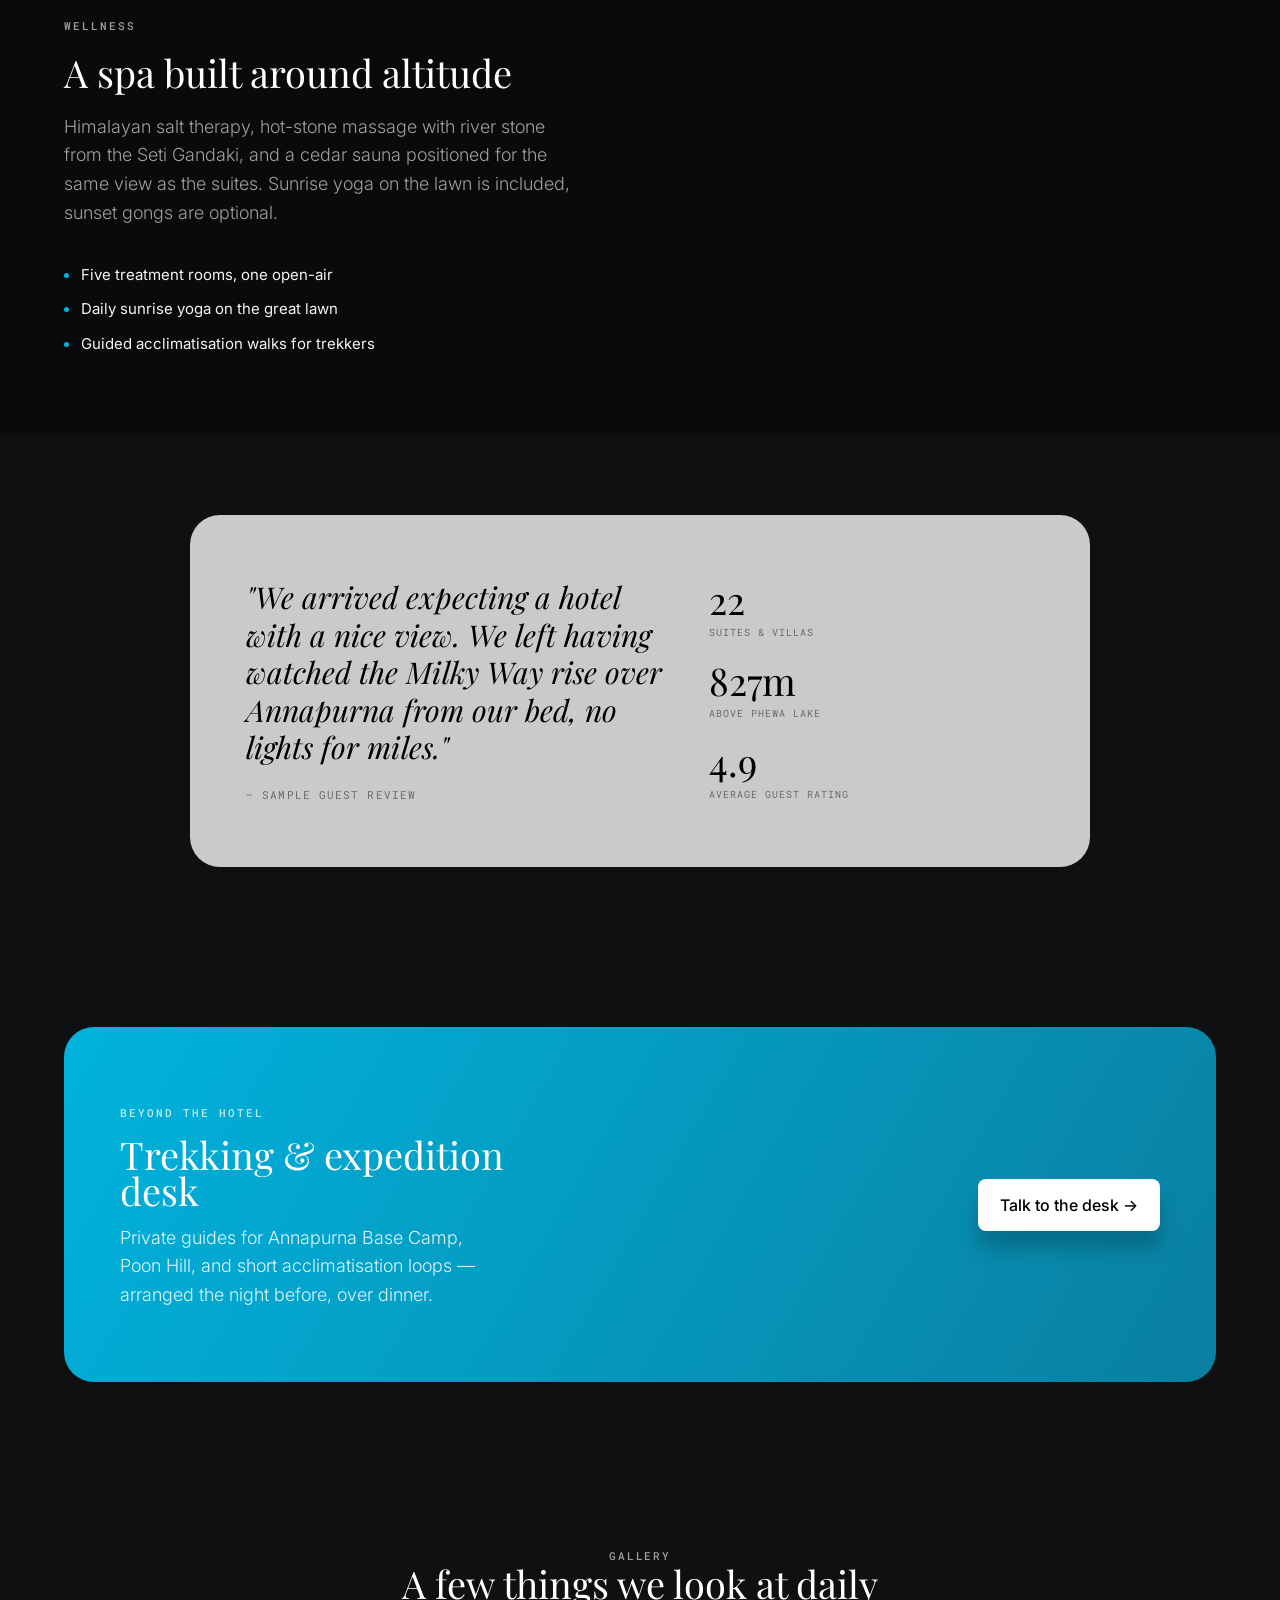
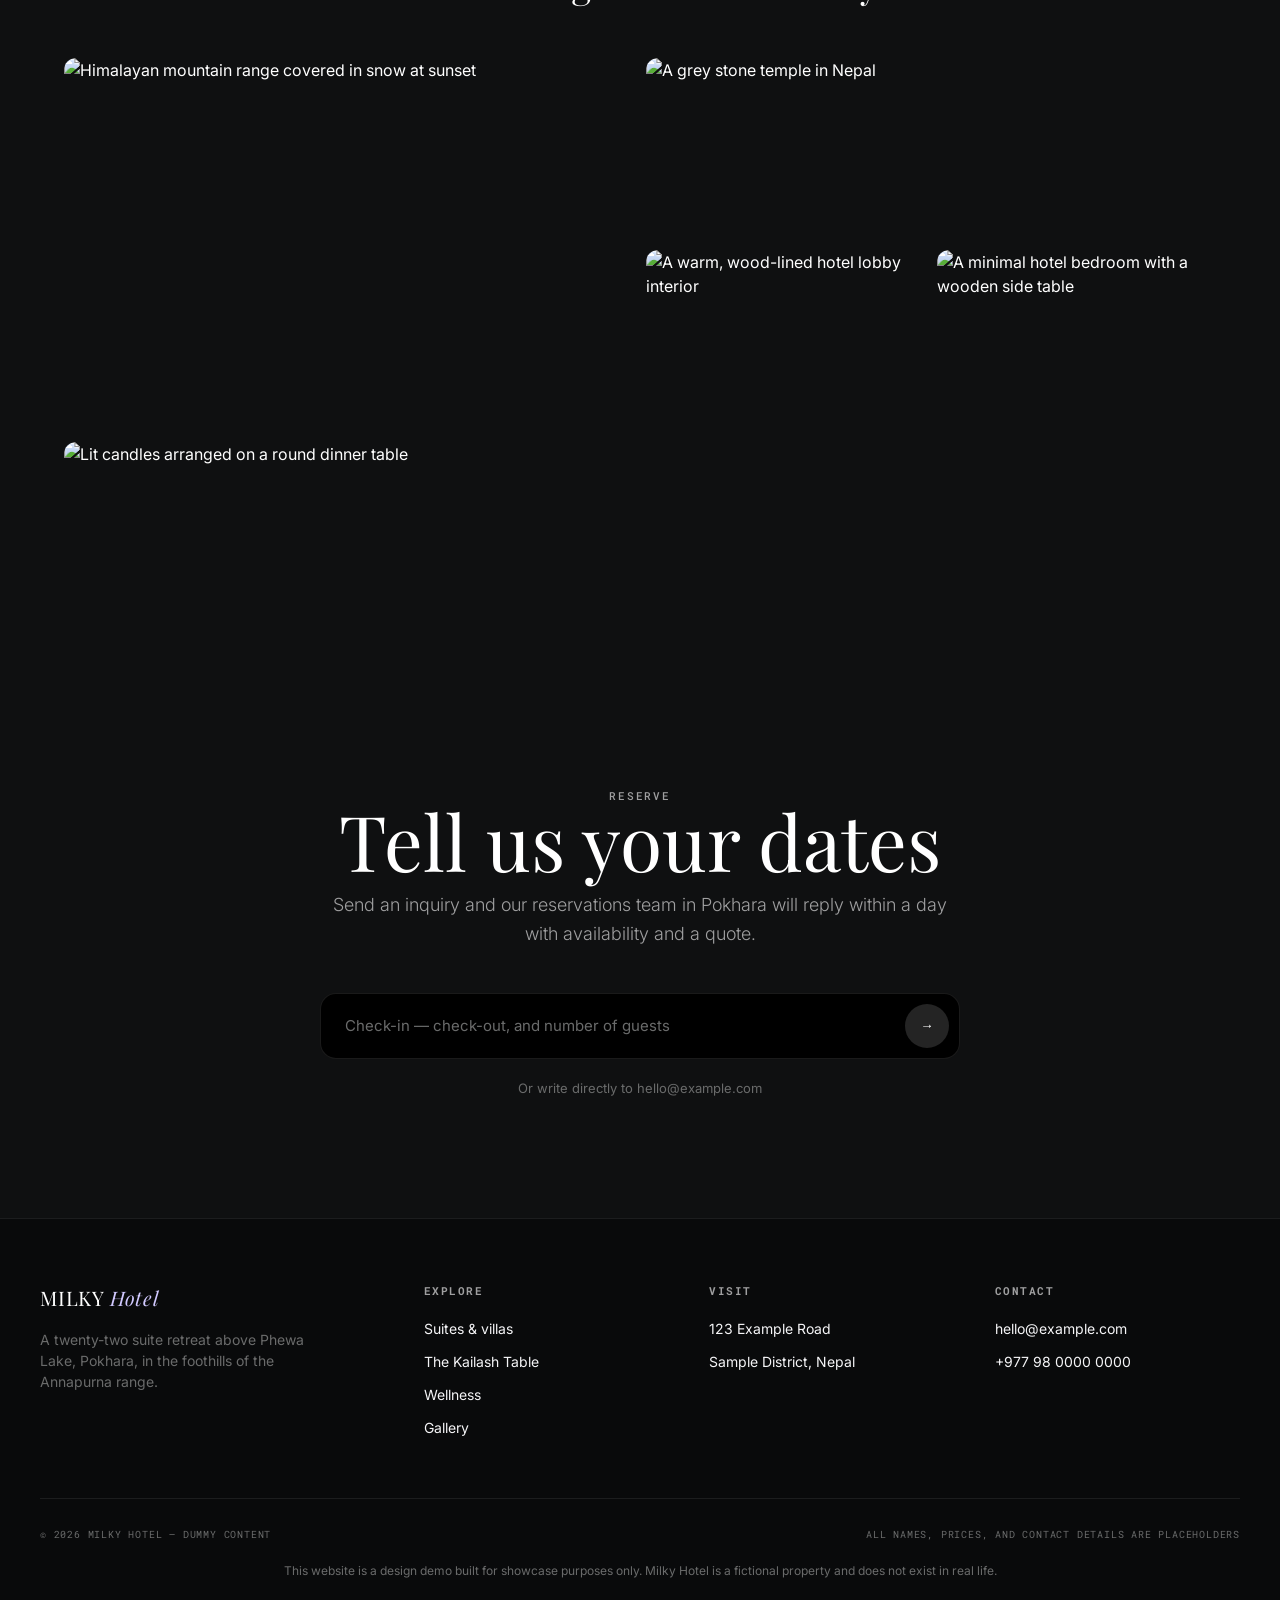
==== commit af4bf4ca: "Add files via upload" ====
--- a/index.html
+++ b/index.html
@@ -1,298 +1,338 @@
-<!doctype html>
-<html lang="en">
-  <head>
-    <meta charset="UTF-8" />
-    <meta name="viewport" content="width=device-width, initial-scale=1.0" />
-
-    <title>Hotel Milky | Luxury Hotel in Swayambhu Kathmandu</title>
-
-    <meta
-      name="description"
-      content="Experience luxury, comfort, and Himalayan hospitality at Hotel Milky in Swayambhu, Kathmandu. Premium rooms, rooftop views, restaurant, and airport pickup."
-    />
-
-    <meta
-      name="keywords"
-      content="Hotel Kathmandu, Hotel Swayambhu, Nepal Hotel, Luxury Hotel Nepal, Hotel Milky"
-    />
-
-    <link rel="preconnect" href="https://fonts.googleapis.com" />
-    <link rel="preconnect" href="https://fonts.gstatic.com" crossorigin />
-
-    <link
-      href="https://fonts.googleapis.com/css2?family=Poppins:wght@300;400;500;600;700;800&display=swap"
-      rel="stylesheet"
-    />
-
-    <link rel="stylesheet" href="assets/style.css" />
-
-    <link
-      rel="stylesheet"
-      href="https://cdnjs.cloudflare.com/ajax/libs/font-awesome/6.5.1/css/all.min.css"
-    />
-  </head>
-
-  <body>
-    <!-- Navbar -->
-    <header>
-      <nav class="navbar">
-        <a href="index.html" class="logo"> Hotel Milky </a>
-
-        <ul class="nav-menu">
-          <li><a href="index.html">Home</a></li>
-          <li><a href="about.html">About</a></li>
-          <li><a href="rooms.html">Rooms</a></li>
-          <li><a href="gallery.html">Gallery</a></li>
-          <li><a href="contact.html">Contact</a></li>
-        </ul>
-
-        <div class="menu-btn">
-          <i class="fas fa-bars"></i>
-        </div>
-      </nav>
-    </header>
-
-    <!-- Hero section -->
-    <section class="hero">
-      <div class="hero-overlay">
-        <div class="hero-content">
-          <span class="tagline"> ★★★★★ Luxury Hotel in Kathmandu </span>
-
-          <h1>Your Home in the Heart of Nepal</h1>
-
-          <p>
-            Experience comfort, warmth, and Himalayan hospitality at Hotel
-            Milky. Stay where modern luxury meets authentic Nepali charm.
-          </p>
-
-          <div class="hero-buttons">
-            <a href="#booking" class="btn-primary"> Book Your Stay </a>
-
-            <a href="rooms.html" class="btn-secondary"> Explore Rooms </a>
-          </div>
-        </div>
-      </div>
-    </section>
-
-    <!-- Booking section -->
-    <section id="booking" class="booking-section">
-      <div class="container">
-        <form class="booking-form">
-          <div class="form-group">
-            <label>Check-In</label>
-            <input type="date" required />
-          </div>
-          <div class="form-group">
-            <label>Check-Out</label>
-            <input type="date" required />
-          </div>
-          <div class="form-group">
-            <label>Guests</label>
-            <select>
-              <option>1 Guest</option>
-              <option>2 Guests</option>
-              <option>3 Guests</option>
-              <option>4 Guests</option>
-              <option>5+ Guests</option>
-            </select>
-          </div>
-          <button type="submit">Check Availability</button>
-        </form>
-      </div>
-    </section>
-
-    <!-- About section -->
-    <section class="about-preview">
-      <div class="container grid-2">
-        <div>
-          <img
-            src="https://images.unsplash.com/photo-1566073771259-6a8506099945?auto=format&fit=crop&w=900&q=80"
-            alt="Hotel Milky"
-            loading="lazy"
-          />
-        </div>
-
-        <div>
-          <span class="section-tag"> ABOUT US </span>
-
-          <h2>Experience Authentic Nepali Hospitality</h2>
-
-          <p>
-            Located in vibrant Swayambhu, Hotel Milky offers guests a perfect
-            blend of modern comfort and Himalayan warmth. Whether you are
-            exploring Kathmandu, trekking through the Himalayas, or traveling
-            for business, we ensure a memorable stay.
-          </p>
-
-          <p>
-            Our dedicated team provides personalized service, comfortable
-            accommodations, delicious cuisine, and breathtaking rooftop mountain
-            views.
-          </p>
-
-          <a href="about.html" class="btn-primary"> Read More </a>
-        </div>
-      </div>
-    </section>
-
-    <!-- Rooms section -->
-    <section class="featured-rooms">
-      <div class="container">
-        <div class="section-title">
-          <span>OUR ROOMS</span>
-
-          <h2>Rooms Built for Rest</h2>
-        </div>
-
-        <div class="room-grid">
-          <div class="room-card">
-            <img
-              src="https://images.unsplash.com/photo-1590490360182-c33d57733427?auto=format&fit=crop&w=900&q=80"
-              alt="Standard Room"
-            />
-
-            <div class="room-content">
-              <h3>Standard Room</h3>
-
-              <p>Comfortable bedding, mountain view, WiFi and hot shower.</p>
-
-              <div class="price">Rs 3500 / night</div>
-
-              <a href="rooms.html"> View Details → </a>
-            </div>
-          </div>
-
-          <div class="room-card">
-            <img
-              src="https://images.unsplash.com/photo-1582719478250-c89cae4dc85b?auto=format&fit=crop&w=900&q=80"
-              alt="Deluxe Room"
-            />
-
-            <div class="room-content">
-              <h3>Deluxe Room</h3>
-
-              <p>King bed, city view, mini fridge and Smart TV.</p>
-
-              <div class="price">Rs 5500 / night</div>
-
-              <a href="rooms.html"> View Details → </a>
-            </div>
-          </div>
-
-          <div class="room-card">
-            <img
-              src="https://images.unsplash.com/photo-1542314831-068cd1dbfeeb?auto=format&fit=crop&w=900&q=80"
-              alt="Suite"
-            />
-
-            <div class="room-content">
-              <h3>Luxury Suite</h3>
-
-              <p>Premium furnishings and panoramic Himalayan views.</p>
-
-              <div class="price">Rs 7500 / night</div>
-
-              <a href="rooms.html"> View Details → </a>
-            </div>
-          </div>
-        </div>
-      </div>
-    </section>
-
-    <!-- Amenities section -->
-    <section class="amenities-preview">
-      <div class="container">
-        <div class="section-title">
-          <span>AMENITIES</span>
-
-          <h2>Everything You Need</h2>
-        </div>
-
-        <div class="amenities-grid">
-          <div>
-            <i class="fas fa-wifi"></i>
-            <h4>Free WiFi</h4>
-          </div>
-
-          <div>
-            <i class="fas fa-utensils"></i>
-            <h4>Restaurant</h4>
-          </div>
-
-          <div>
-            <i class="fas fa-mountain"></i>
-            <h4>Rooftop Views</h4>
-          </div>
-
-          <div>
-            <i class="fas fa-shuttle-van"></i>
-            <h4>Airport Pickup</h4>
-          </div>
-
-          <div>
-            <i class="fas fa-concierge-bell"></i>
-            <h4>24/7 Front Desk</h4>
-          </div>
-
-          <div>
-            <i class="fas fa-broom"></i>
-            <h4>Housekeeping</h4>
-          </div>
-        </div>
-      </div>
-    </section>
-
-    <!-- CTA Section -->
-    <section class="cta">
-      <div class="container">
-        <h2>Ready for Your Nepal Adventure?</h2>
-
-        <p>
-          Book your stay today and enjoy unforgettable Himalayan hospitality.
-        </p>
-
-        <a href="contact.html" class="btn-primary"> Reserve Now </a>
-      </div>
-    </section>
-
-    <!-- Footer -->
-    <footer>
-      <div class="container footer-grid">
-        <div>
-          <h3>Hotel Milky</h3>
-
-          <p>
-            Your Home in the Heart of Nepal. Luxury stays in Swayambhu,
-            Kathmandu.
-          </p>
-        </div>
-
-        <div>
-          <h4>Contact</h4>
-
-          <p>Swayambhu, Kathmandu, Nepal</p>
-          <p>[Hotel Phone]</p>
-          <p>[Hotel email]</p>
-        </div>
-
-        <div>
-          <h4>Check-In</h4>
-
-          <p>12:00 PM</p>
-
-          <h4>Check-Out</h4>
-
-          <p>11:00 AM</p>
-        </div>
-      </div>
-
-      <div class="copyright">© 2026 Hotel Milky. All Rights Reserved.</div>
-    </footer>
-
-    <button id="backToTop">
-      <i class="fas fa-arrow-up"></i>
-    </button>
-
-    <script src="assets/main.js"></script>
-  </body>
-</html>
+<!doctype html>
+<html lang="en">
+  <head>
+    <meta charset="UTF-8" />
+    <meta name="viewport" content="width=device-width, initial-scale=1.0" />
+    <title>Milky Hotel — Pokhara, Nepal</title>
+    <link rel="preconnect" href="https://fonts.googleapis.com" />
+    <link rel="preconnect" href="https://fonts.gstatic.com" crossorigin />
+    <link
+      href="https://fonts.googleapis.com/css2?family=Playfair+Display:ital,wght@0,300;0,400;1,300&family=Inter:wght@300;400;500;600&family=Roboto+Mono:wght@400;500&display=swap"
+      rel="stylesheet"
+    />
+    <link rel="stylesheet" href="styles.css" />
+  </head>
+  <body>
+    <nav class="nav">
+      <div class="logo">MILKY <span>Hotel</span></div>
+      <div class="nav-links">
+        <a href="#suites">Suites</a>
+        <a href="#dine">Dining</a>
+        <a href="#wellness">Wellness</a>
+        <a href="#gallery">Gallery</a>
+      </div>
+      <a href="#reserve" class="nav-cta">Reserve</a>
+    </nav>
+
+    <!-- HERO -->
+    <section class="hero">
+      <div class="hero-media">
+        <img
+          src="https://images.unsplash.com/photo-1454496522488-7a8e488e8606?auto=format&fit=crop&w=2400&q=80"
+          alt="Aerial view of snow-capped Himalayan mountain range at daybreak"
+        />
+      </div>
+      <div class="hero-scrim"></div>
+      <div class="milky-wash"></div>
+      <div class="hero-content">
+        <span class="hero-eyebrow">Pokhara, Nepal · 827m elevation</span>
+        <h1 class="display text-96">
+          Where the <em>Himalaya</em><br />meets the Milky Way
+        </h1>
+        <p class="subhead">
+          A twenty-two suite retreat above Phewa Lake, built from stone and
+          cedar, where the Annapurna range fills the window and the night sky
+          does the rest.
+        </p>
+        <div class="hero-actions">
+          <a href="#reserve" class="btn-primary">Reserve your stay →</a>
+          <a href="#suites" class="btn-ghost">View suites</a>
+        </div>
+      </div>
+      <div class="scroll-cue">
+        <span>Scroll</span><span class="line"></span>
+      </div>
+    </section>
+
+    <!-- INTRO -->
+    <section class="intro reveal">
+      <div class="container">
+        <span class="mono-label">The philosophy</span>
+        <h2
+          class="display text-38"
+          style="max-width: 760px; margin: 0 auto; line-height: 1.15"
+        >
+          We built Milky Hotel on the idea that true luxury in the Himalaya is
+          <em>silence</em>, <em>altitude</em>, and a view that does not need
+          improving.
+        </h2>
+      </div>
+    </section>
+
+    <!-- SUITES -->
+    <section class="suites" id="suites">
+      <div class="container">
+        <div class="section-head reveal">
+          <span class="mono-label">Stay</span>
+          <h2 class="display text-38">Three ways to wake up here</h2>
+          <p class="subhead">
+            Every category faces the range. The difference is how close the
+            water, the wood, and the sky come to your bed.
+          </p>
+        </div>
+        <div class="suite-grid reveal">
+          <div class="suite-card suite-1">
+            <div class="suite-price">From $340 / night</div>
+            <h3 class="display">Mountain Suite</h3>
+            <p>
+              Floor-to-ceiling glass framing Machhapuchhre, a wood-fired soaking
+              tub, and a private deck for sunrise coffee at 6,200 feet.
+            </p>
+          </div>
+          <div class="suite-card suite-2">
+            <div class="suite-price">From $410 / night</div>
+            <h3 class="display">Lakeside Villa</h3>
+            <p>
+              A standalone pavilion on stilts over Phewa Lake, with a plunge
+              pool and a boat moored at your own private jetty.
+            </p>
+          </div>
+          <div class="suite-card suite-3">
+            <div class="suite-price">From $265 / night</div>
+            <h3 class="display">Heritage Loft</h3>
+            <p>
+              Hand-carved Newari woodwork, a stone hearth, and skylights
+              positioned for the Milky Way after 10pm in dry season.
+            </p>
+          </div>
+        </div>
+      </div>
+    </section>
+
+    <!-- PHOTO BAND -->
+    <div class="photo-band reveal">
+      <img
+        src="https://images.unsplash.com/photo-1518002054494-3a6f94352e9d?auto=format&fit=crop&w=2200&q=80"
+        alt="Terraced houses overlooking a Himalayan mountain range"
+      />
+      <div class="container">
+        <div class="band-tag">
+          <span class="mono-label">The setting</span>
+          <h2 class="display text-38" style="margin-top: 16px">
+            Built into the hillside, not on top of it
+          </h2>
+        </div>
+      </div>
+    </div>
+
+    <!-- DINING -->
+    <section id="dine">
+      <div class="split">
+        <div class="split-media">
+          <img
+            src="https://images.unsplash.com/photo-1536392706976-e486e2ba97af?auto=format&fit=crop&w=1600&q=80"
+            alt="A candlelit dining table set with ceramic plates"
+          />
+        </div>
+        <div class="split-text">
+          <span class="mono-label">Dining</span>
+          <h2 class="display text-38">The Kailash Table</h2>
+          <p class="subhead">
+            A nineteen-seat dining room open only for dinner. The menu changes
+            with what came up the mountain that morning — Himalayan trout,
+            foraged nettle, Gundruk fermented greens, and a wine list built
+            around Nepali high-altitude reds.
+          </p>
+          <ul class="amenity-list">
+            <li>Tasting menu, seven courses</li>
+            <li>Private terrace dinners on request</li>
+            <li>Foraging walks with the head chef</li>
+          </ul>
+        </div>
+      </div>
+    </section>
+
+    <!-- WELLNESS -->
+    <section id="wellness">
+      <div class="split reverse">
+        <div class="split-media">
+          <img
+            src="https://images.unsplash.com/photo-1636513988093-126e51dee32d?auto=format&fit=crop&w=1600&q=80"
+            alt="A green valley with mountains in the background near Pokhara"
+          />
+        </div>
+        <div class="split-text">
+          <span class="mono-label">Wellness</span>
+          <h2 class="display text-38">A spa built around altitude</h2>
+          <p class="subhead">
+            Himalayan salt therapy, hot-stone massage with river stone from the
+            Seti Gandaki, and a cedar sauna positioned for the same view as the
+            suites. Sunrise yoga on the lawn is included, sunset gongs are
+            optional.
+          </p>
+          <ul class="amenity-list">
+            <li>Five treatment rooms, one open-air</li>
+            <li>Daily sunrise yoga on the great lawn</li>
+            <li>Guided acclimatisation walks for trekkers</li>
+          </ul>
+        </div>
+      </div>
+    </section>
+
+    <!-- STAT CARD -->
+    <div class="stat-wrap">
+      <div class="stat-card reveal">
+        <div>
+          <p class="quote">
+            "We arrived expecting a hotel with a nice view. We left having
+            watched the Milky Way rise over Annapurna from our bed, no lights
+            for miles."
+          </p>
+          <p class="quote-by">— Sample guest review</p>
+        </div>
+        <div class="stat-figures">
+          <div class="stat-figure">
+            <div class="num">22</div>
+            <div class="label">Suites &amp; villas</div>
+          </div>
+          <div class="stat-figure">
+            <div class="num">827m</div>
+            <div class="label">Above Phewa Lake</div>
+          </div>
+          <div class="stat-figure">
+            <div class="num">4.9</div>
+            <div class="label">Average guest rating</div>
+          </div>
+        </div>
+      </div>
+    </div>
+
+    <!-- DINE / EXPEDITION TILE -->
+    <div class="dine-tile reveal">
+      <div class="dine-inner">
+        <div>
+          <span class="mono-label" style="color: rgba(255, 255, 255, 0.75)"
+            >Beyond the hotel</span
+          >
+          <h2 class="display text-38" style="margin-top: 14px">
+            Trekking &amp; expedition desk
+          </h2>
+          <p class="subhead" style="margin-top: 14px">
+            Private guides for Annapurna Base Camp, Poon Hill, and short
+            acclimatisation loops — arranged the night before, over dinner.
+          </p>
+        </div>
+        <a href="#reserve" class="btn-primary">Talk to the desk →</a>
+      </div>
+    </div>
+
+    <!-- GALLERY -->
+    <section class="gallery" id="gallery">
+      <div class="container">
+        <div class="section-head reveal">
+          <span class="mono-label">Gallery</span>
+          <h2 class="display text-38">A few things we look at daily</h2>
+        </div>
+        <div class="gallery-grid reveal">
+          <div class="g-item g-1">
+            <img
+              src="https://images.unsplash.com/photo-1637846959991-18e54d6e2035?auto=format&fit=crop&w=1200&q=80"
+              alt="Himalayan mountain range covered in snow at sunset"
+            />
+          </div>
+          <div class="g-item g-2">
+            <img
+              src="https://images.unsplash.com/photo-1544735716-392fe2489ffa?auto=format&fit=crop&w=1200&q=80"
+              alt="A grey stone temple in Nepal"
+            />
+          </div>
+          <div class="g-item g-3">
+            <img
+              src="https://images.unsplash.com/photo-1621293954908-907159247fc8?auto=format&fit=crop&w=900&q=80"
+              alt="A warm, wood-lined hotel lobby interior"
+            />
+          </div>
+          <div class="g-item g-4">
+            <img
+              src="https://images.unsplash.com/photo-1611892440504-42a792e24d32?auto=format&fit=crop&w=900&q=80"
+              alt="A minimal hotel bedroom with a wooden side table"
+            />
+          </div>
+          <div class="g-item g-5">
+            <img
+              src="https://images.unsplash.com/photo-1608932586266-c627cb9e5e9d?auto=format&fit=crop&w=1200&q=80"
+              alt="Lit candles arranged on a round dinner table"
+            />
+          </div>
+        </div>
+      </div>
+    </section>
+
+    <!-- RESERVE -->
+    <section class="reserve" id="reserve">
+      <div class="section-head reveal">
+        <span class="mono-label">Reserve</span>
+        <h2 class="display text-80">Tell us your dates</h2>
+        <p class="subhead" style="margin: 16px auto 0">
+          Send an inquiry and our reservations team in Pokhara will reply within
+          a day with availability and a quote.
+        </p>
+      </div>
+      <form
+        class="inquiry reveal"
+        onsubmit="
+          event.preventDefault();
+          this.querySelector('input').placeholder =
+            'Thank you — we\'ll be in touch within a day.';
+          this.reset();
+        "
+      >
+        <input
+          type="text"
+          placeholder="Check-in — check-out, and number of guests"
+          required
+        />
+        <button type="submit" aria-label="Send inquiry">→</button>
+      </form>
+      <p class="reserve-note">Or write directly to hello@example.com</p>
+    </section>
+
+    <footer>
+      <div class="footer-grid">
+        <div class="footer-brand">
+          <div class="logo">MILKY <span>Hotel</span></div>
+          <p>
+            A twenty-two suite retreat above Phewa Lake, Pokhara, in the
+            foothills of the Annapurna range.
+          </p>
+        </div>
+        <div class="footer-col">
+          <h4>Explore</h4>
+          <a href="#suites">Suites &amp; villas</a>
+          <a href="#dine">The Kailash Table</a>
+          <a href="#wellness">Wellness</a>
+          <a href="#gallery">Gallery</a>
+        </div>
+        <div class="footer-col">
+          <h4>Visit</h4>
+          <p>123 Example Road</p>
+          <p>Sample District, Nepal</p>
+        </div>
+        <div class="footer-col">
+          <h4>Contact</h4>
+          <a href="mailto:hello@example.com">hello@example.com</a>
+          <a href="tel:+9779800000000">+977 98 0000 0000</a>
+        </div>
+      </div>
+      <div class="footer-bottom">
+        <span>© 2026 Milky Hotel — dummy content</span>
+        <span>All names, prices, and contact details are placeholders</span>
+      </div>
+      <p class="disclaimer">
+        This website is a design demo built for showcase purposes only. Milky
+        Hotel is a fictional property and does not exist in real life.
+      </p>
+    </footer>
+    <script src="script.js"></script>
+  </body>
+</html>
--- a/styles.css
+++ b/styles.css
@@ -0,0 +1,853 @@
+:root {
+  --color-iris-gleam: #847dff;
+  --color-cyan-signal: #00b3dd;
+  --color-pale-iris: #d1c9ff;
+  --color-deep-iris: #4b49aa;
+  --color-orchid-bloom: #dd90d8;
+  --color-periwinkle: #90b8f0;
+  --color-obsidian: #0f1011;
+  --color-abyss: #090a0b;
+  --color-graphite: #2e2e2e;
+  --color-steel: #3f4041;
+  --color-silver: #cacaca;
+  --color-fog: #6a6b6b;
+  --color-ash: #9f9fa0;
+  --color-cloud: #f5f5f7;
+  --color-pure: #ffffff;
+  --color-void: #000000;
+  --color-milk: #f4f1ea;
+
+  --font-display: "Playfair Display", "Lyon Display", serif;
+  --font-body: "Inter", ui-sans-serif, system-ui, sans-serif;
+  --font-mono: "Roboto Mono", ui-monospace, monospace;
+
+  --section-gap: 80px;
+  --card-padding: 32px;
+  --element-gap: 12px;
+  --max-width: 1200px;
+
+  --radius-buttons: 8px;
+  --radius-cards: 16px;
+  --radius-feature: 30px;
+}
+
+* {
+  margin: 0;
+  padding: 0;
+  box-sizing: border-box;
+}
+html {
+  scroll-behavior: smooth;
+}
+body {
+  background: var(--color-obsidian);
+  color: var(--color-pure);
+  font-family: var(--font-body);
+  font-weight: 400;
+  line-height: 1.5;
+  overflow-x: hidden;
+}
+
+img {
+  display: block;
+  width: 100%;
+  height: 100%;
+  object-fit: cover;
+}
+a {
+  color: inherit;
+  text-decoration: none;
+}
+.container {
+  max-width: var(--max-width);
+  margin: 0 auto;
+  padding: 0 24px;
+}
+
+/* Typography */
+.display {
+  font-family: var(--font-display);
+  font-weight: 300;
+  line-height: 0.9;
+  letter-spacing: 0;
+  color: var(--color-pure);
+}
+.display em {
+  font-style: italic;
+  font-weight: 300;
+}
+.text-96 {
+  font-size: clamp(44px, 7vw, 96px);
+}
+.text-80 {
+  font-size: clamp(38px, 6vw, 80px);
+}
+.text-38 {
+  font-size: clamp(28px, 3.4vw, 38px);
+  line-height: 0.95;
+}
+
+.subhead {
+  font-family: var(--font-body);
+  font-weight: 300;
+  font-size: 18px;
+  line-height: 1.6;
+  color: var(--color-ash);
+}
+.body-sm {
+  font-size: 14px;
+  line-height: 1.67;
+  color: var(--color-ash);
+}
+
+.mono-label {
+  font-family: var(--font-mono);
+  font-size: 11px;
+  font-weight: 500;
+  letter-spacing: 0.18em;
+  text-transform: uppercase;
+  color: var(--color-ash);
+}
+.mono-label.on-light {
+  color: var(--color-fog);
+}
+
+/* Nav */
+.nav {
+  position: fixed;
+  top: 0;
+  left: 0;
+  right: 0;
+  z-index: 100;
+  display: flex;
+  align-items: center;
+  justify-content: space-between;
+  padding: 18px 32px;
+  background: rgba(15, 16, 17, 0.55);
+  backdrop-filter: blur(24px);
+  -webkit-backdrop-filter: blur(24px);
+  border-bottom: 1px solid rgba(255, 255, 255, 0.08);
+  transition: background 0.3s ease;
+}
+.logo {
+  font-family: var(--font-display);
+  font-weight: 300;
+  font-size: 20px;
+  letter-spacing: 0.04em;
+}
+.logo span {
+  font-style: italic;
+  color: var(--color-pale-iris);
+}
+.nav-links {
+  display: flex;
+  gap: 6px;
+  align-items: center;
+}
+.nav-links a {
+  font-family: var(--font-mono);
+  font-size: 11px;
+  letter-spacing: 0.14em;
+  text-transform: uppercase;
+  padding: 9px 14px;
+  border-radius: var(--radius-buttons);
+  border: 1px solid rgba(255, 255, 255, 0.14);
+  background: rgba(255, 255, 255, 0.05);
+  transition: all 0.2s ease;
+}
+.nav-links a:hover {
+  background: rgba(255, 255, 255, 0.14);
+}
+.nav-cta {
+  font-family: var(--font-body);
+  font-size: 14px;
+  font-weight: 500;
+  background: var(--color-pure);
+  color: var(--color-void);
+  padding: 10px 20px;
+  border-radius: var(--radius-buttons);
+  margin-left: 10px;
+  white-space: nowrap;
+}
+.nav-burger {
+  display: none;
+}
+
+@media (max-width: 820px) {
+  .nav-links a {
+    display: none;
+  }
+  .nav-cta {
+    padding: 9px 16px;
+    font-size: 13px;
+  }
+}
+
+/* Buttons */
+.btn-primary {
+  display: inline-flex;
+  align-items: center;
+  gap: 10px;
+  background: var(--color-pure);
+  color: var(--color-void);
+  font-size: 16px;
+  font-weight: 500;
+  padding: 14px 22px;
+  border-radius: var(--radius-buttons);
+  box-shadow: rgba(0, 0, 0, 0.2) 0px 18px 20px 0px;
+  transition: transform 0.2s ease;
+}
+.btn-primary:hover {
+  transform: translateY(-2px);
+}
+.btn-ghost {
+  display: inline-flex;
+  align-items: center;
+  gap: 10px;
+  background: transparent;
+  border: 1px solid rgba(255, 255, 255, 0.5);
+  color: var(--color-pure);
+  font-size: 16px;
+  padding: 13px 22px;
+  border-radius: var(--radius-buttons);
+  transition: all 0.2s ease;
+}
+.btn-ghost:hover {
+  background: rgba(255, 255, 255, 0.08);
+}
+
+/* Hero */
+.hero {
+  position: relative;
+  height: 100vh;
+  min-height: 680px;
+  display: flex;
+  align-items: center;
+  justify-content: center;
+  text-align: center;
+  overflow: hidden;
+}
+.hero-media {
+  position: absolute;
+  inset: 0;
+  z-index: 0;
+}
+.hero-media img {
+  filter: saturate(0.75) brightness(0.62);
+  transform: scale(1.06);
+}
+.hero-scrim {
+  position: absolute;
+  inset: 0;
+  z-index: 1;
+  background: linear-gradient(
+    180deg,
+    rgba(9, 10, 11, 0.55) 0%,
+    rgba(9, 10, 11, 0.15) 38%,
+    rgba(9, 10, 11, 0.35) 65%,
+    rgba(9, 10, 11, 0.95) 100%
+  );
+}
+/* Milky wash */
+.milky-wash {
+  position: absolute;
+  inset: 0;
+  z-index: 2;
+  background: linear-gradient(
+    115deg,
+    rgba(244, 241, 234, 0) 30%,
+    rgba(244, 241, 234, 0.16) 46%,
+    rgba(209, 201, 255, 0.22) 52%,
+    rgba(244, 241, 234, 0.12) 58%,
+    rgba(244, 241, 234, 0) 72%
+  );
+  mix-blend-mode: screen;
+  opacity: 0.9;
+  animation: driftWash 22s ease-in-out infinite alternate;
+}
+@keyframes driftWash {
+  0% {
+    transform: translate(-3%, -2%) scale(1);
+  }
+  100% {
+    transform: translate(3%, 2%) scale(1.05);
+  }
+}
+.hero-content {
+  position: relative;
+  z-index: 3;
+  max-width: 780px;
+  padding: 0 24px;
+}
+.hero-eyebrow {
+  display: inline-block;
+  font-family: var(--font-mono);
+  font-size: 11px;
+  letter-spacing: 0.18em;
+  text-transform: uppercase;
+  color: var(--color-cloud);
+  background: rgba(255, 255, 255, 0.12);
+  border: 1px solid rgba(255, 255, 255, 0.15);
+  padding: 10px 20px;
+  border-radius: 9999px;
+  margin-bottom: 28px;
+  animation: fadeUp 1.1s cubic-bezier(0.455, 0.03, 0.515, 0.955) both;
+}
+.hero h1 {
+  margin-bottom: 24px;
+  animation: fadeUp 1.4s cubic-bezier(0.455, 0.03, 0.515, 0.955) both 0.1s;
+}
+.hero .subhead {
+  max-width: 520px;
+  margin: 0 auto 36px;
+  animation: fadeUp 1.4s cubic-bezier(0.455, 0.03, 0.515, 0.955) both 0.25s;
+}
+.hero-actions {
+  display: flex;
+  gap: 14px;
+  justify-content: center;
+  flex-wrap: wrap;
+  animation: fadeUp 1.4s cubic-bezier(0.455, 0.03, 0.515, 0.955) both 0.4s;
+}
+@keyframes fadeUp {
+  from {
+    opacity: 0;
+    transform: translateY(18px);
+  }
+  to {
+    opacity: 1;
+    transform: translateY(0);
+  }
+}
+
+.scroll-cue {
+  position: absolute;
+  bottom: 32px;
+  left: 50%;
+  transform: translateX(-50%);
+  z-index: 3;
+  display: flex;
+  flex-direction: column;
+  align-items: center;
+  gap: 10px;
+  font-family: var(--font-mono);
+  font-size: 10px;
+  letter-spacing: 0.2em;
+  color: var(--color-ash);
+  text-transform: uppercase;
+}
+.scroll-cue .line {
+  width: 1px;
+  height: 36px;
+  background: linear-gradient(var(--color-ash), transparent);
+  animation: pulseLine 2.4s ease-in-out infinite;
+}
+@keyframes pulseLine {
+  0%,
+  100% {
+    opacity: 0.3;
+  }
+  50% {
+    opacity: 1;
+  }
+}
+
+/* Reveal */
+.reveal {
+  opacity: 0;
+  transform: translateY(24px);
+  transition:
+    opacity 0.9s cubic-bezier(0.455, 0.03, 0.515, 0.955),
+    transform 0.9s cubic-bezier(0.455, 0.03, 0.515, 0.955);
+}
+.reveal.is-visible {
+  opacity: 1;
+  transform: translateY(0);
+}
+
+/* Intro band */
+.intro {
+  background: var(--color-abyss);
+  padding: 120px 0;
+  text-align: center;
+}
+.intro .container {
+  max-width: 820px;
+}
+.intro .mono-label {
+  margin-bottom: 24px;
+}
+.intro h2 {
+  margin-bottom: 0;
+}
+
+/* Section shell */
+section {
+  position: relative;
+}
+.section-head {
+  max-width: 640px;
+  margin: 0 auto 56px;
+  text-align: center;
+}
+.section-head .mono-label {
+  margin-bottom: 18px;
+}
+.section-head .subhead {
+  margin-top: 16px;
+}
+
+/* Suites / Feature tiles */
+.suites {
+  padding: var(--section-gap) 0;
+  background: var(--color-obsidian);
+}
+.suite-grid {
+  display: grid;
+  grid-template-columns: repeat(3, 1fr);
+  gap: 15px;
+}
+@media (max-width: 900px) {
+  .suite-grid {
+    grid-template-columns: 1fr;
+  }
+}
+.suite-card {
+  border-radius: var(--radius-feature);
+  padding: var(--card-padding);
+  min-height: 420px;
+  display: flex;
+  flex-direction: column;
+  justify-content: flex-end;
+  position: relative;
+  overflow: hidden;
+}
+.suite-card .suite-price {
+  font-family: var(--font-mono);
+  font-size: 12px;
+  letter-spacing: 0.1em;
+  text-transform: uppercase;
+  opacity: 0.85;
+  margin-bottom: 14px;
+}
+.suite-card h3 {
+  font-size: 32px;
+  margin-bottom: 10px;
+  color: var(--color-pure);
+}
+.suite-card p {
+  font-size: 15px;
+  line-height: 1.55;
+  color: rgba(255, 255, 255, 0.85);
+  font-weight: 400;
+}
+.suite-1 {
+  background: linear-gradient(
+    155deg,
+    var(--color-deep-iris) 0%,
+    var(--color-iris-gleam) 100%
+  );
+}
+.suite-2 {
+  background: linear-gradient(155deg, #5a80b8 0%, var(--color-periwinkle) 100%);
+}
+.suite-3 {
+  background: linear-gradient(
+    155deg,
+    #a95aa5 0%,
+    var(--color-orchid-bloom) 100%
+  );
+}
+
+/* Photo band */
+.photo-band {
+  position: relative;
+  height: 64vh;
+  min-height: 420px;
+  display: flex;
+  align-items: flex-end;
+}
+.photo-band img {
+  position: absolute;
+  inset: 0;
+  filter: saturate(0.85) brightness(0.66);
+}
+.photo-band::after {
+  content: "";
+  position: absolute;
+  inset: 0;
+  background: linear-gradient(
+    0deg,
+    rgba(9, 10, 11, 0.9) 0%,
+    rgba(9, 10, 11, 0.1) 55%
+  );
+}
+.photo-band .container {
+  position: relative;
+  z-index: 2;
+  padding-bottom: 64px;
+}
+.photo-band .band-tag {
+  max-width: 560px;
+}
+
+/* Split section */
+.split {
+  display: grid;
+  grid-template-columns: 1fr 1fr;
+  align-items: stretch;
+  background: var(--color-abyss);
+}
+.split.reverse {
+  grid-template-columns: 1fr 1fr;
+}
+.split.reverse .split-media {
+  order: 2;
+}
+.split.reverse .split-text {
+  order: 1;
+}
+@media (max-width: 900px) {
+  .split,
+  .split.reverse {
+    grid-template-columns: 1fr;
+  }
+  .split.reverse .split-media {
+    order: 1;
+  }
+  .split.reverse .split-text {
+    order: 2;
+  }
+}
+.split-media {
+  min-height: 440px;
+  position: relative;
+  overflow: hidden;
+}
+.split-media img {
+  transition: transform 6s ease;
+}
+.split-media:hover img {
+  transform: scale(1.06);
+}
+.split-text {
+  padding: 80px 64px;
+  display: flex;
+  flex-direction: column;
+  justify-content: center;
+}
+@media (max-width: 640px) {
+  .split-text {
+    padding: 56px 28px;
+  }
+}
+.split-text .mono-label {
+  margin-bottom: 20px;
+}
+.split-text h2 {
+  margin-bottom: 22px;
+}
+.split-text .subhead {
+  margin-bottom: 28px;
+}
+.amenity-list {
+  list-style: none;
+  display: flex;
+  flex-direction: column;
+  gap: 12px;
+  margin-top: 8px;
+}
+.amenity-list li {
+  display: flex;
+  align-items: center;
+  gap: 12px;
+  font-size: 15px;
+  color: var(--color-cloud);
+  font-weight: 400;
+}
+.amenity-list li::before {
+  content: "";
+  width: 5px;
+  height: 5px;
+  border-radius: 50%;
+  background: var(--color-cyan-signal);
+  flex-shrink: 0;
+}
+
+/* Stat / inverted card */
+.stat-wrap {
+  padding: var(--section-gap) 24px;
+  background: var(--color-obsidian);
+}
+.stat-card {
+  max-width: 900px;
+  margin: 0 auto;
+  background: var(--color-silver);
+  border-radius: var(--radius-feature);
+  padding: 64px 56px;
+  display: grid;
+  grid-template-columns: 1.3fr 1fr;
+  gap: 40px;
+  align-items: center;
+}
+@media (max-width: 760px) {
+  .stat-card {
+    grid-template-columns: 1fr;
+    padding: 44px 30px;
+  }
+}
+.stat-card .quote {
+  font-family: var(--font-display);
+  font-weight: 300;
+  font-style: italic;
+  font-size: clamp(22px, 2.6vw, 30px);
+  line-height: 1.25;
+  color: var(--color-void);
+}
+.stat-card .quote-by {
+  margin-top: 20px;
+  font-family: var(--font-mono);
+  font-size: 11px;
+  letter-spacing: 0.1em;
+  text-transform: uppercase;
+  color: var(--color-fog);
+}
+.stat-figures {
+  display: flex;
+  flex-direction: column;
+  gap: 22px;
+}
+.stat-figure .num {
+  font-family: var(--font-display);
+  font-weight: 300;
+  font-size: 38px;
+  color: var(--color-void);
+  line-height: 1;
+}
+.stat-figure .label {
+  font-family: var(--font-mono);
+  font-size: 10px;
+  letter-spacing: 0.1em;
+  text-transform: uppercase;
+  color: var(--color-fog);
+  margin-top: 6px;
+}
+
+/* Gallery */
+.gallery {
+  padding: var(--section-gap) 0;
+  background: var(--color-obsidian);
+}
+.gallery-grid {
+  display: grid;
+  grid-template-columns: repeat(4, 1fr);
+  grid-auto-rows: 180px;
+  gap: 12px;
+}
+.gallery-grid a,
+.gallery-grid .g-item {
+  position: relative;
+  overflow: hidden;
+  border-radius: 12px;
+}
+.gallery-grid img {
+  transition: transform 0.5s ease;
+}
+.gallery-grid .g-item:hover img {
+  transform: scale(1.08);
+}
+.g-1 {
+  grid-column: span 2;
+  grid-row: span 2;
+}
+.g-2 {
+  grid-column: span 2;
+}
+.g-3 {
+  grid-column: span 1;
+}
+.g-4 {
+  grid-column: span 1;
+}
+.g-5 {
+  grid-column: span 2;
+}
+@media (max-width: 820px) {
+  .gallery-grid {
+    grid-template-columns: repeat(2, 1fr);
+  }
+  .g-1 {
+    grid-column: span 2;
+    grid-row: span 1;
+  }
+}
+
+/* Dining tile */
+.dine-tile {
+  margin: var(--section-gap) auto;
+  max-width: var(--max-width);
+  padding: 0 24px;
+}
+.dine-inner {
+  background: linear-gradient(
+    120deg,
+    var(--color-cyan-signal) 0%,
+    #0a7fa0 100%
+  );
+  border-radius: var(--radius-feature);
+  padding: 72px 56px;
+  display: flex;
+  justify-content: space-between;
+  align-items: center;
+  gap: 40px;
+  flex-wrap: wrap;
+}
+.dine-inner h2 {
+  color: var(--color-pure);
+  max-width: 460px;
+}
+.dine-inner .subhead {
+  color: rgba(255, 255, 255, 0.88);
+  max-width: 380px;
+}
+
+/* CTA / reserve */
+.reserve {
+  padding: var(--section-gap) 24px 120px;
+  background: var(--color-obsidian);
+  text-align: center;
+}
+.reserve .section-head {
+  margin-bottom: 44px;
+}
+.inquiry {
+  max-width: 640px;
+  margin: 0 auto;
+  background: var(--color-void);
+  border: 1px solid rgba(255, 255, 255, 0.1);
+  border-radius: var(--radius-cards);
+  padding: 10px;
+  display: flex;
+  gap: 8px;
+  flex-wrap: wrap;
+}
+.inquiry input {
+  flex: 1;
+  min-width: 180px;
+  background: transparent;
+  border: none;
+  outline: none;
+  color: var(--color-cloud);
+  font-family: var(--font-body);
+  font-size: 15px;
+  padding: 10px 14px;
+}
+.inquiry input::placeholder {
+  color: var(--color-fog);
+}
+.inquiry button {
+  background: rgba(255, 255, 255, 0.14);
+  border: none;
+  border-radius: 50%;
+  width: 44px;
+  height: 44px;
+  display: flex;
+  align-items: center;
+  justify-content: center;
+  color: var(--color-pure);
+  cursor: pointer;
+  transition: background 0.2s ease;
+  flex-shrink: 0;
+}
+.inquiry button:hover {
+  background: rgba(255, 255, 255, 0.28);
+}
+.reserve-note {
+  margin-top: 20px;
+  color: var(--color-fog);
+  font-size: 13px;
+}
+
+/* Footer */
+footer {
+  background: var(--color-abyss);
+  border-top: 1px solid rgba(255, 255, 255, 0.08);
+  padding: 64px 24px 32px;
+}
+.footer-grid {
+  max-width: var(--max-width);
+  margin: 0 auto;
+  display: grid;
+  grid-template-columns: 1.4fr 1fr 1fr 1fr;
+  gap: 40px;
+  padding-bottom: 48px;
+}
+@media (max-width: 760px) {
+  .footer-grid {
+    grid-template-columns: 1fr 1fr;
+  }
+}
+.footer-brand .logo {
+  margin-bottom: 16px;
+}
+.footer-brand p {
+  color: var(--color-fog);
+  font-size: 14px;
+  max-width: 280px;
+}
+.footer-col h4 {
+  font-family: var(--font-mono);
+  font-size: 11px;
+  letter-spacing: 0.14em;
+  text-transform: uppercase;
+  color: var(--color-ash);
+  margin-bottom: 18px;
+}
+.footer-col a,
+.footer-col p {
+  display: block;
+  color: var(--color-cloud);
+  font-size: 14px;
+  margin-bottom: 12px;
+  font-weight: 400;
+}
+.footer-col a:hover {
+  color: var(--color-pure);
+}
+.footer-bottom {
+  max-width: var(--max-width);
+  margin: 0 auto;
+  padding-top: 28px;
+  border-top: 1px solid rgba(255, 255, 255, 0.08);
+  display: flex;
+  justify-content: space-between;
+  flex-wrap: wrap;
+  gap: 12px;
+  font-family: var(--font-mono);
+  font-size: 10px;
+  letter-spacing: 0.08em;
+  color: var(--color-fog);
+  text-transform: uppercase;
+}
+.disclaimer {
+  max-width: var(--max-width);
+  margin: 20px auto 0;
+  font-size: 12px;
+  color: var(--color-fog);
+  text-align: center;
+}
+
+@media (prefers-reduced-motion: reduce) {
+  * {
+    animation-duration: 0.01ms !important;
+    animation-iteration-count: 1 !important;
+    transition-duration: 0.01ms !important;
+  }
+}
+
+a:focus-visible,
+button:focus-visible,
+input:focus-visible {
+  outline: 2px solid var(--color-periwinkle);
+  outline-offset: 2px;
+}
